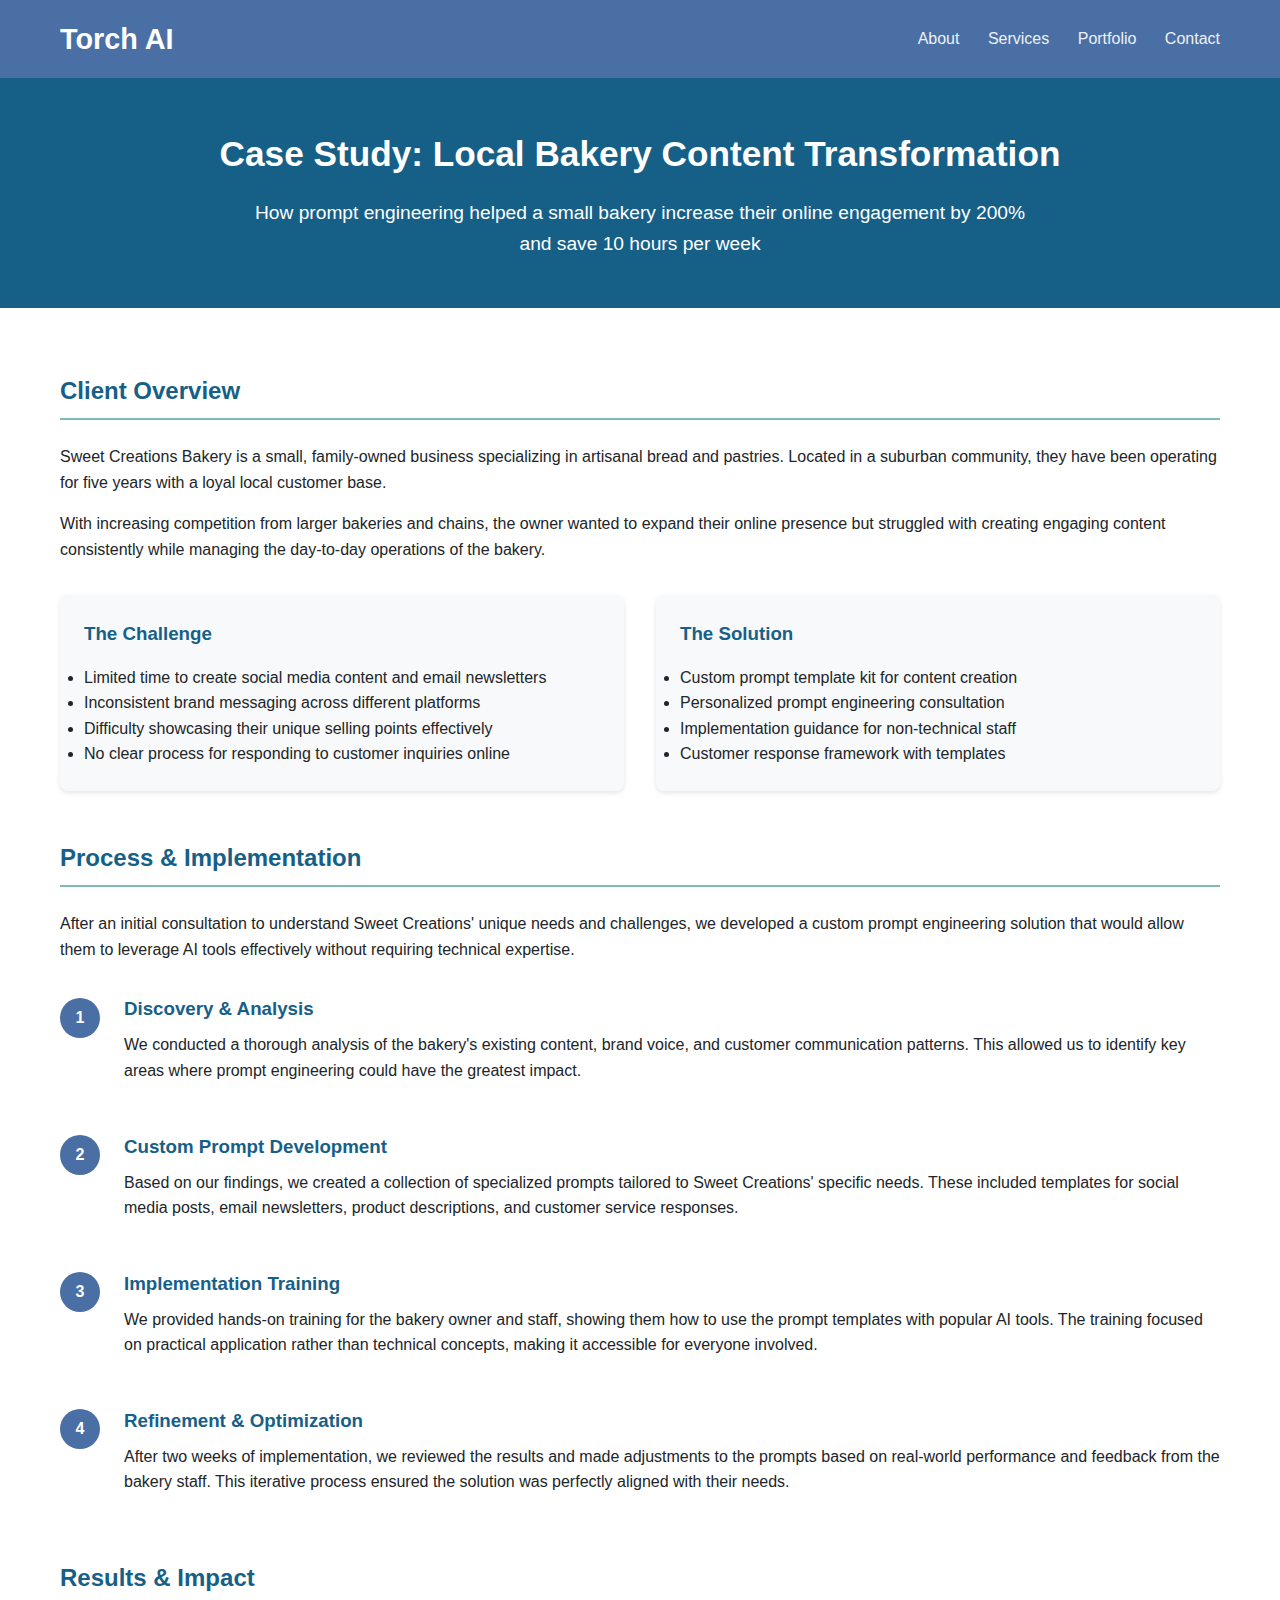
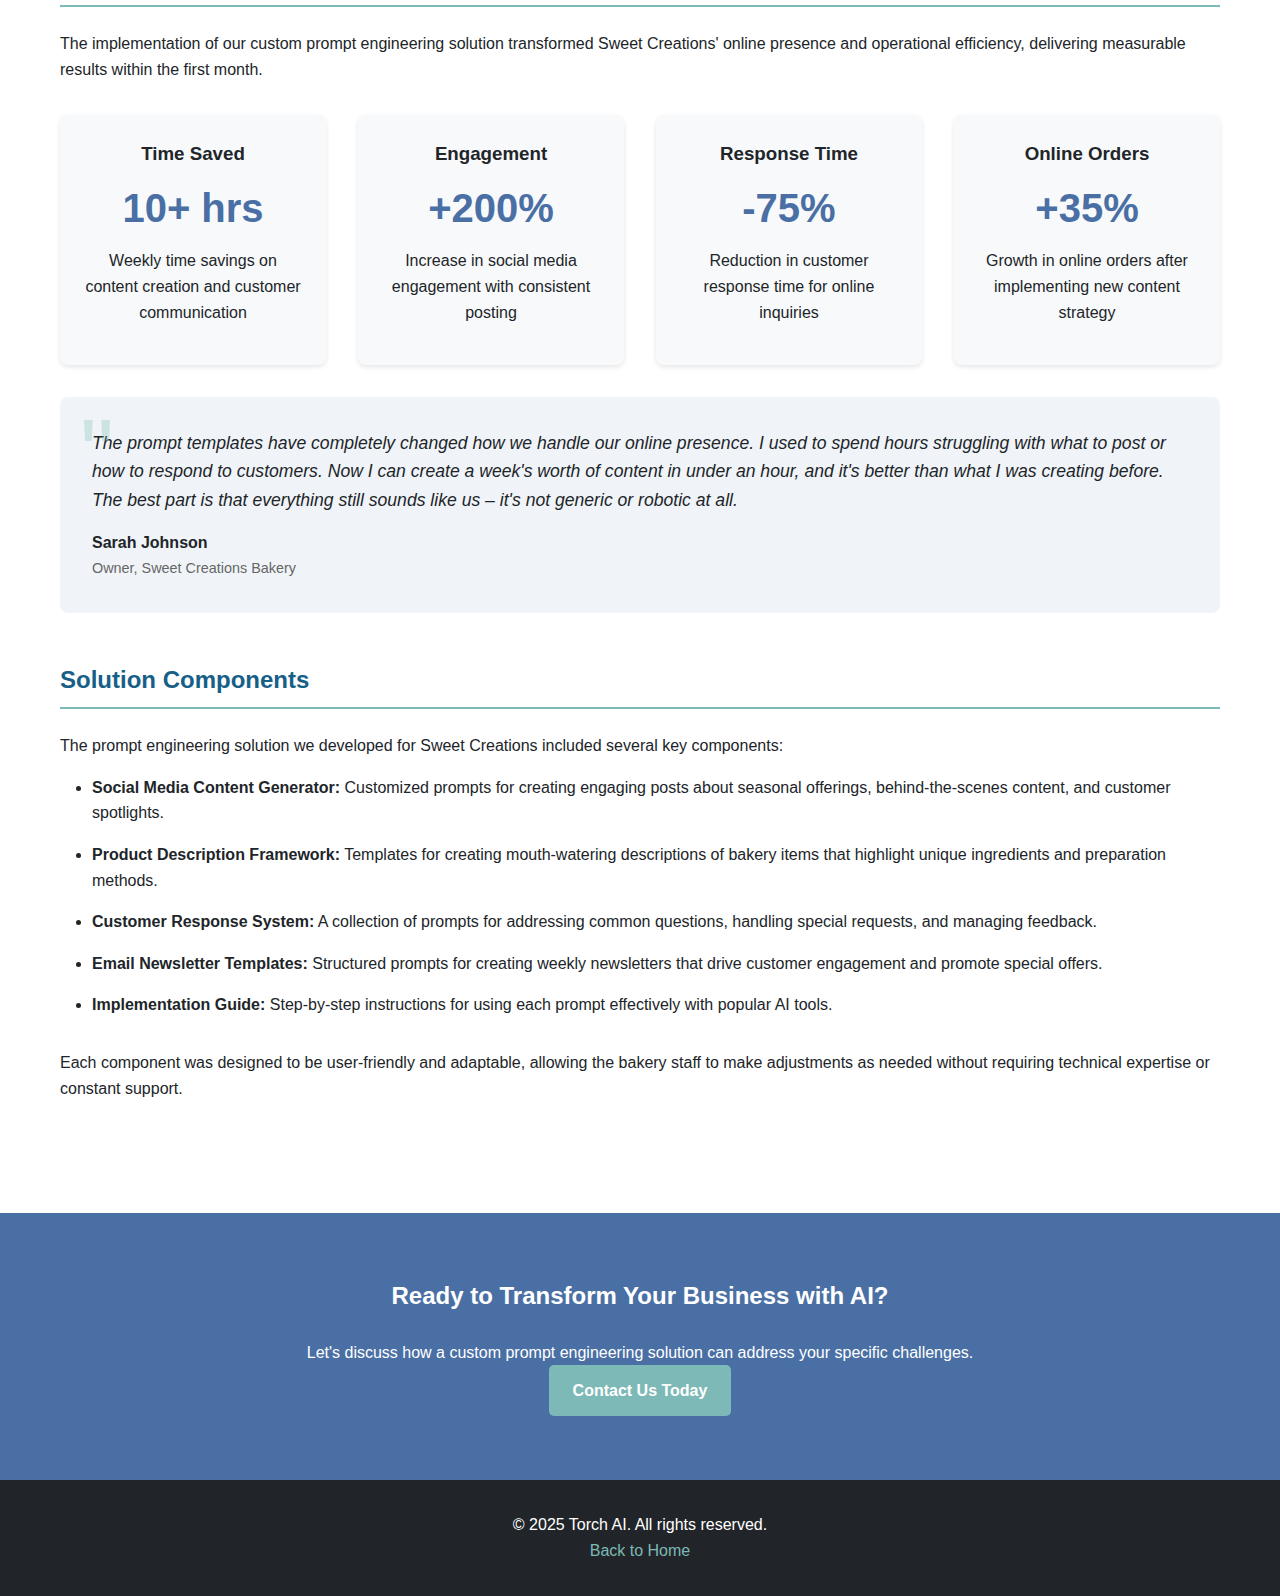
==== case-study.html @ fca907be "Add case study page and link from homepage" ====
<!DOCTYPE html>
<html lang="en">
<head>
    <meta charset="UTF-8">
    <meta name="viewport" content="width=device-width, initial-scale=1.0">
    <title>Case Study - Torch AI</title>
    <style>
        /* Base styles */
        :root {
            --primary-color: #4a6fa5;
            --secondary-color: #166088;
            --accent-color: #7db9b6;
            --light-color: #f8f9fa;
            --dark-color: #212529;
        }
        
        * {
            margin: 0;
            padding: 0;
            box-sizing: border-box;
        }
        
        body {
            font-family: 'Segoe UI', Tahoma, Geneva, Verdana, sans-serif;
            line-height: 1.6;
            color: var(--dark-color);
            background-color: var(--light-color);
        }
        
        .container {
            width: 100%;
            max-width: 1200px;
            margin: 0 auto;
            padding: 0 20px;
        }
        
        /* Header styles */
        header {
            background-color: var(--primary-color);
            color: white;
            padding: 1rem 0;
        }
        
        .navbar {
            display: flex;
            justify-content: space-between;
            align-items: center;
        }
        
        .logo {
            font-size: 1.8rem;
            font-weight: bold;
            text-decoration: none;
            color: white;
        }
        
        .nav-links a {
            color: white;
            text-decoration: none;
            margin-left: 1.5rem;
            opacity: 0.9;
            transition: opacity 0.3s;
        }
        
        .nav-links a:hover {
            opacity: 1;
        }
        
        /* Case study styles */
        .case-study-header {
            background-color: var(--secondary-color);
            color: white;
            padding: 3rem 0;
            text-align: center;
        }
        
        .case-study-header h1 {
            font-size: 2.2rem;
            margin-bottom: 1rem;
        }
        
        .case-study-header p {
            font-size: 1.2rem;
            max-width: 800px;
            margin: 0 auto;
        }
        
        .case-study-content {
            padding: 4rem 0;
            background-color: white;
        }
        
        .section {
            margin-bottom: 3rem;
        }
        
        .section h2 {
            color: var(--secondary-color);
            margin-bottom: 1.5rem;
            border-bottom: 2px solid var(--accent-color);
            padding-bottom: 0.5rem;
        }
        
        .section p {
            margin-bottom: 1rem;
        }
        
        .challenge-solution {
            display: flex;
            flex-wrap: wrap;
            gap: 2rem;
            margin-top: 2rem;
        }
        
        .challenge, .solution {
            flex: 1;
            min-width: 300px;
            background-color: #f8f9fa;
            padding: 1.5rem;
            border-radius: 8px;
            box-shadow: 0 2px 5px rgba(0,0,0,0.1);
        }
        
        .challenge h3, .solution h3 {
            color: var(--secondary-color);
            margin-bottom: 1rem;
        }
        
        .metrics {
            display: grid;
            grid-template-columns: repeat(auto-fit, minmax(200px, 1fr));
            gap: 2rem;
            margin-top: 2rem;
        }
        
        .metric-card {
            background-color: #f8f9fa;
            padding: 1.5rem;
            border-radius: 8px;
            text-align: center;
            box-shadow: 0 2px 5px rgba(0,0,0,0.1);
        }
        
        .metric-value {
            font-size: 2.5rem;
            font-weight: bold;
            color: var(--primary-color);
            margin: 0.5rem 0;
        }
        
        .testimonial {
            background-color: #f0f4f8;
            padding: 2rem;
            border-radius: 8px;
            margin-top: 2rem;
            position: relative;
        }
        
        .testimonial::before {
            content: '"';
            font-size: 6rem;
            position: absolute;
            top: -20px;
            left: 20px;
            color: var(--accent-color);
            opacity: 0.3;
        }
        
        .testimonial-content {
            font-style: italic;
            margin-bottom: 1rem;
            font-size: 1.1rem;
        }
        
        .testimonial-author {
            font-weight: bold;
            display: block;
        }
        
        .client-info {
            font-size: 0.9rem;
            color: #666;
        }
        
        .process-steps {
            margin-top: 2rem;
        }
        
        .step {
            display: flex;
            margin-bottom: 2rem;
            align-items: flex-start;
        }
        
        .step-number {
            background-color: var(--primary-color);
            color: white;
            width: 40px;
            height: 40px;
            border-radius: 50%;
            display: flex;
            align-items: center;
            justify-content: center;
            font-weight: bold;
            flex-shrink: 0;
            margin-right: 1.5rem;
            margin-top: 0.2rem;
        }
        
        .step-content h3 {
            color: var(--secondary-color);
            margin-bottom: 0.5rem;
        }
        
        /* CTA section */
        .cta {
            background-color: var(--primary-color);
            color: white;
            text-align: center;
            padding: 4rem 0;
        }
        
        .cta h2 {
            margin-bottom: 1.5rem;
        }
        
        .btn {
            display: inline-block;
            background-color: var(--accent-color);
            color: white;
            padding: 0.8rem 1.5rem;
            border-radius: 5px;
            text-decoration: none;
            font-weight: bold;
            transition: background-color 0.3s ease;
        }
        
        .btn:hover {
            background-color: #6ca7a4;
        }
        
        /* Footer */
        footer {
            background-color: var(--dark-color);
            color: white;
            text-align: center;
            padding: 2rem 0;
        }
        
        footer a {
            color: var(--accent-color);
            text-decoration: none;
        }
        
        /* Responsive adjustments */
        @media (max-width: 768px) {
            .challenge-solution {
                flex-direction: column;
            }
            
            .step {
                flex-direction: column;
            }
            
            .step-number {
                margin-bottom: 1rem;
                margin-right: 0;
            }
        }
    </style>
</head>
<body>
    <!-- Header Section -->
    <header>
        <div class="container">
            <div class="navbar">
                <a href="index.html" class="logo">Torch AI</a>
                <div class="nav-links">
                    <a href="index.html#about">About</a>
                    <a href="index.html#services">Services</a>
                    <a href="index.html#portfolio">Portfolio</a>
                    <a href="index.html#contact">Contact</a>
                </div>
            </div>
        </div>
    </header>
    
    <!-- Case Study Header -->
    <section class="case-study-header">
        <div class="container">
            <h1>Case Study: Local Bakery Content Transformation</h1>
            <p>How prompt engineering helped a small bakery increase their online engagement by 200% and save 10 hours per week</p>
        </div>
    </section>
    
    <!-- Case Study Content -->
    <section class="case-study-content">
        <div class="container">
            <div class="section">
                <h2>Client Overview</h2>
                <p>Sweet Creations Bakery is a small, family-owned business specializing in artisanal bread and pastries. Located in a suburban community, they have been operating for five years with a loyal local customer base.</p>
                <p>With increasing competition from larger bakeries and chains, the owner wanted to expand their online presence but struggled with creating engaging content consistently while managing the day-to-day operations of the bakery.</p>
                
                <div class="challenge-solution">
                    <div class="challenge">
                        <h3>The Challenge</h3>
                        <ul>
                            <li>Limited time to create social media content and email newsletters</li>
                            <li>Inconsistent brand messaging across different platforms</li>
                            <li>Difficulty showcasing their unique selling points effectively</li>
                            <li>No clear process for responding to customer inquiries online</li>
                        </ul>
                    </div>
                    
                    <div class="solution">
                        <h3>The Solution</h3>
                        <ul>
                            <li>Custom prompt template kit for content creation</li>
                            <li>Personalized prompt engineering consultation</li>
                            <li>Implementation guidance for non-technical staff</li>
                            <li>Customer response framework with templates</li>
                        </ul>
                    </div>
                </div>
            </div>
            
            <div class="section">
                <h2>Process & Implementation</h2>
                <p>After an initial consultation to understand Sweet Creations' unique needs and challenges, we developed a custom prompt engineering solution that would allow them to leverage AI tools effectively without requiring technical expertise.</p>
                
                <div class="process-steps">
                    <div class="step">
                        <div class="step-number">1</div>
                        <div class="step-content">
                            <h3>Discovery & Analysis</h3>
                            <p>We conducted a thorough analysis of the bakery's existing content, brand voice, and customer communication patterns. This allowed us to identify key areas where prompt engineering could have the greatest impact.</p>
                        </div>
                    </div>
                    
                    <div class="step">
                        <div class="step-number">2</div>
                        <div class="step-content">
                            <h3>Custom Prompt Development</h3>
                            <p>Based on our findings, we created a collection of specialized prompts tailored to Sweet Creations' specific needs. These included templates for social media posts, email newsletters, product descriptions, and customer service responses.</p>
                        </div>
                    </div>
                    
                    <div class="step">
                        <div class="step-number">3</div>
                        <div class="step-content">
                            <h3>Implementation Training</h3>
                            <p>We provided hands-on training for the bakery owner and staff, showing them how to use the prompt templates with popular AI tools. The training focused on practical application rather than technical concepts, making it accessible for everyone involved.</p>
                        </div>
                    </div>
                    
                    <div class="step">
                        <div class="step-number">4</div>
                        <div class="step-content">
                            <h3>Refinement & Optimization</h3>
                            <p>After two weeks of implementation, we reviewed the results and made adjustments to the prompts based on real-world performance and feedback from the bakery staff. This iterative process ensured the solution was perfectly aligned with their needs.</p>
                        </div>
                    </div>
                </div>
            </div>
            
            <div class="section">
                <h2>Results & Impact</h2>
                <p>The implementation of our custom prompt engineering solution transformed Sweet Creations' online presence and operational efficiency, delivering measurable results within the first month.</p>
                
                <div class="metrics">
                    <div class="metric-card">
                        <h3>Time Saved</h3>
                        <div class="metric-value">10+ hrs</div>
                        <p>Weekly time savings on content creation and customer communication</p>
                    </div>
                    
                    <div class="metric-card">
                        <h3>Engagement</h3>
                        <div class="metric-value">+200%</div>
                        <p>Increase in social media engagement with consistent posting</p>
                    </div>
                    
                    <div class="metric-card">
                        <h3>Response Time</h3>
                        <div class="metric-value">-75%</div>
                        <p>Reduction in customer response time for online inquiries</p>
                    </div>
                    
                    <div class="metric-card">
                        <h3>Online Orders</h3>
                        <div class="metric-value">+35%</div>
                        <p>Growth in online orders after implementing new content strategy</p>
                    </div>
                </div>
                
                <div class="testimonial">
                    <p class="testimonial-content">The prompt templates have completely changed how we handle our online presence. I used to spend hours struggling with what to post or how to respond to customers. Now I can create a week's worth of content in under an hour, and it's better than what I was creating before. The best part is that everything still sounds like us – it's not generic or robotic at all.</p>
                    <span class="testimonial-author">Sarah Johnson</span>
                    <span class="client-info">Owner, Sweet Creations Bakery</span>
                </div>
            </div>
            
            <div class="section">
                <h2>Solution Components</h2>
                <p>The prompt engineering solution we developed for Sweet Creations included several key components:</p>
                
                <ul style="margin-left: 2rem; margin-bottom: 2rem;">
                    <li style="margin-bottom: 1rem;">
                        <strong>Social Media Content Generator:</strong> Customized prompts for creating engaging posts about seasonal offerings, behind-the-scenes content, and customer spotlights.
                    </li>
                    <li style="margin-bottom: 1rem;">
                        <strong>Product Description Framework:</strong> Templates for creating mouth-watering descriptions of bakery items that highlight unique ingredients and preparation methods.
                    </li>
                    <li style="margin-bottom: 1rem;">
                        <strong>Customer Response System:</strong> A collection of prompts for addressing common questions, handling special requests, and managing feedback.
                    </li>
                    <li style="margin-bottom: 1rem;">
                        <strong>Email Newsletter Templates:</strong> Structured prompts for creating weekly newsletters that drive customer engagement and promote special offers.
                    </li>
                    <li style="margin-bottom: 1rem;">
                        <strong>Implementation Guide:</strong> Step-by-step instructions for using each prompt effectively with popular AI tools.
                    </li>
                </ul>
                
                <p>Each component was designed to be user-friendly and adaptable, allowing the bakery staff to make adjustments as needed without requiring technical expertise or constant support.</p>
            </div>
        </div>
    </section>
    
    <!-- CTA Section -->
    <section class="cta">
        <div class="container">
            <h2>Ready to Transform Your Business with AI?</h2>
            <p>Let's discuss how a custom prompt engineering solution can address your specific challenges.</p>
            <a href="index.html#contact" class="btn">Contact Us Today</a>
        </div>
    </section>
    
    <!-- Footer -->
    <footer>
        <div class="container">
            <p>&copy; 2025 Torch AI. All rights reserved.</p>
            <p><a href="index.html">Back to Home</a></p>
        </div>
    </footer>
</body>
</html>
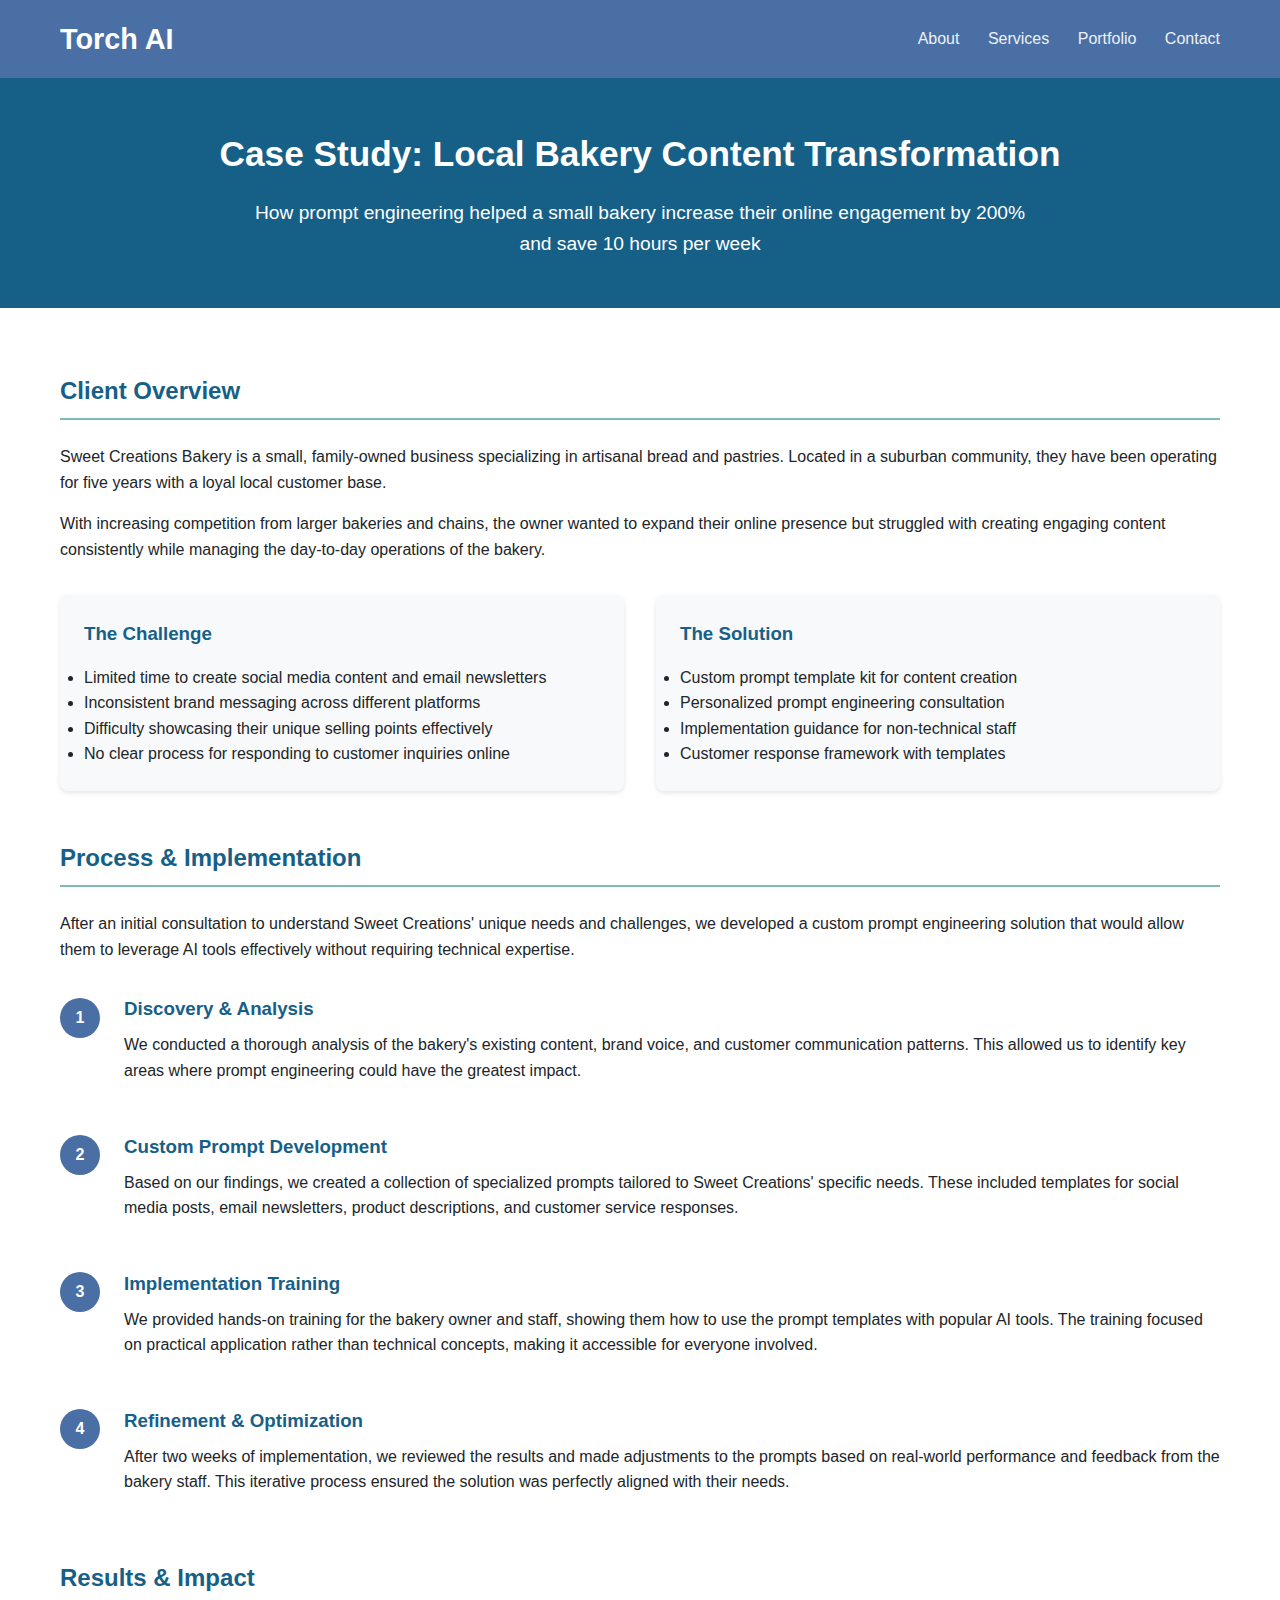
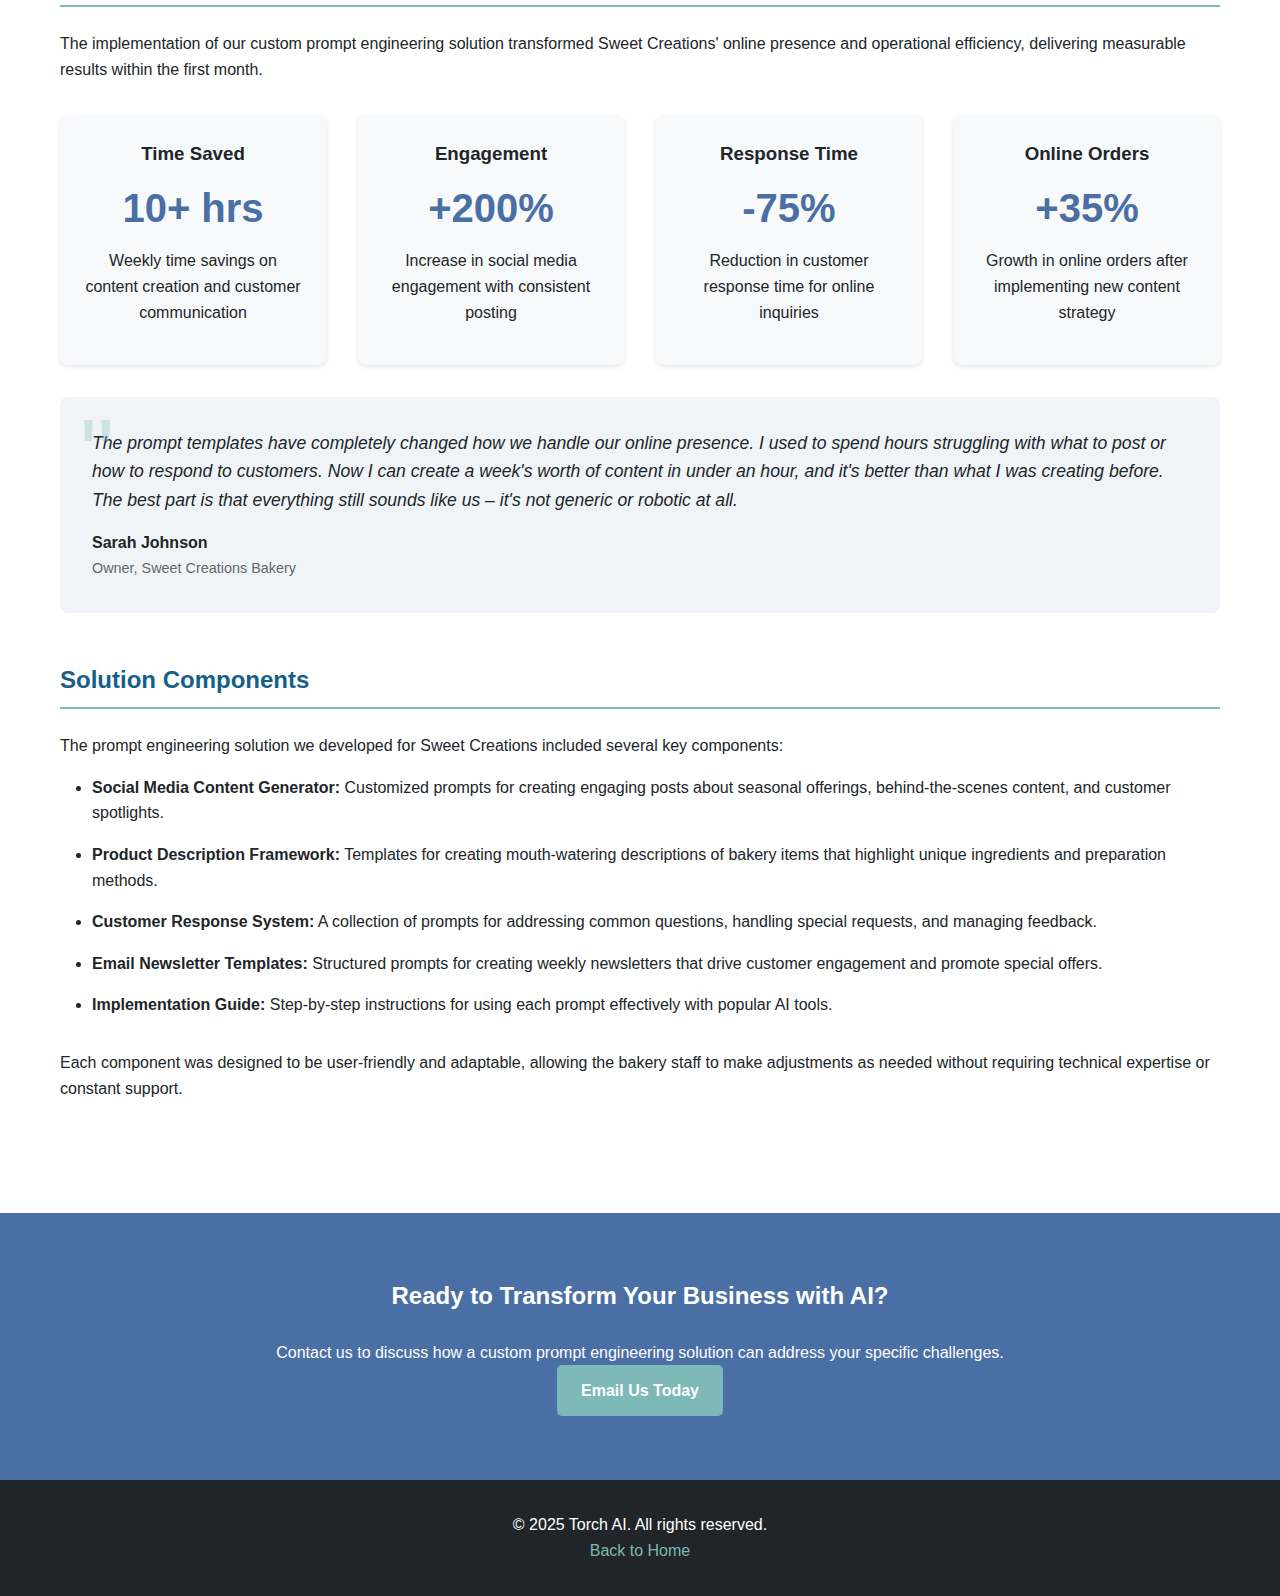
==== commit f09aedf9: "Update contact information to use email only and update email address" ====
--- a/case-study.html
+++ b/case-study.html
@@ -431,8 +431,8 @@
     <section class="cta">
         <div class="container">
             <h2>Ready to Transform Your Business with AI?</h2>
-            <p>Let's discuss how a custom prompt engineering solution can address your specific challenges.</p>
-            <a href="index.html#contact" class="btn">Contact Us Today</a>
+            <p>Contact us to discuss how a custom prompt engineering solution can address your specific challenges.</p>
+            <a href="mailto:torchpromptsai@proton.me" class="btn">Email Us Today</a>
         </div>
     </section>
     
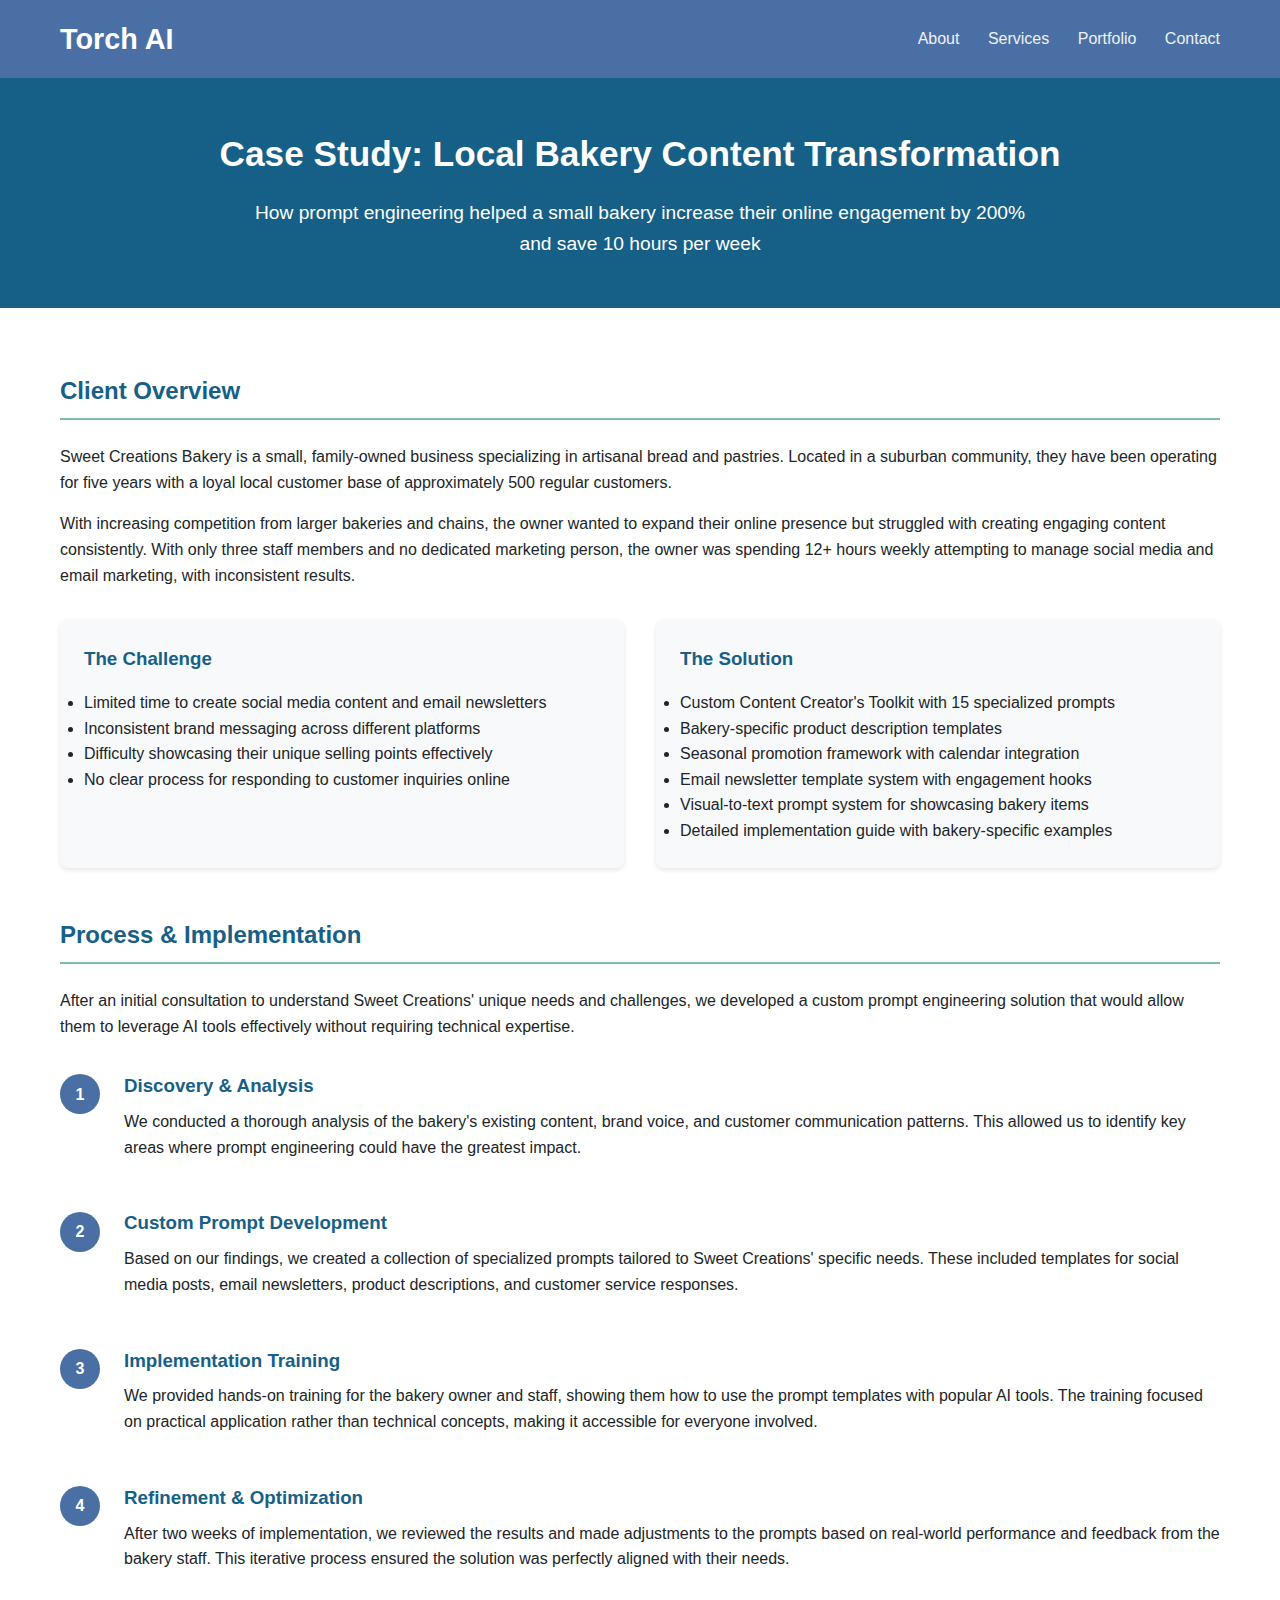
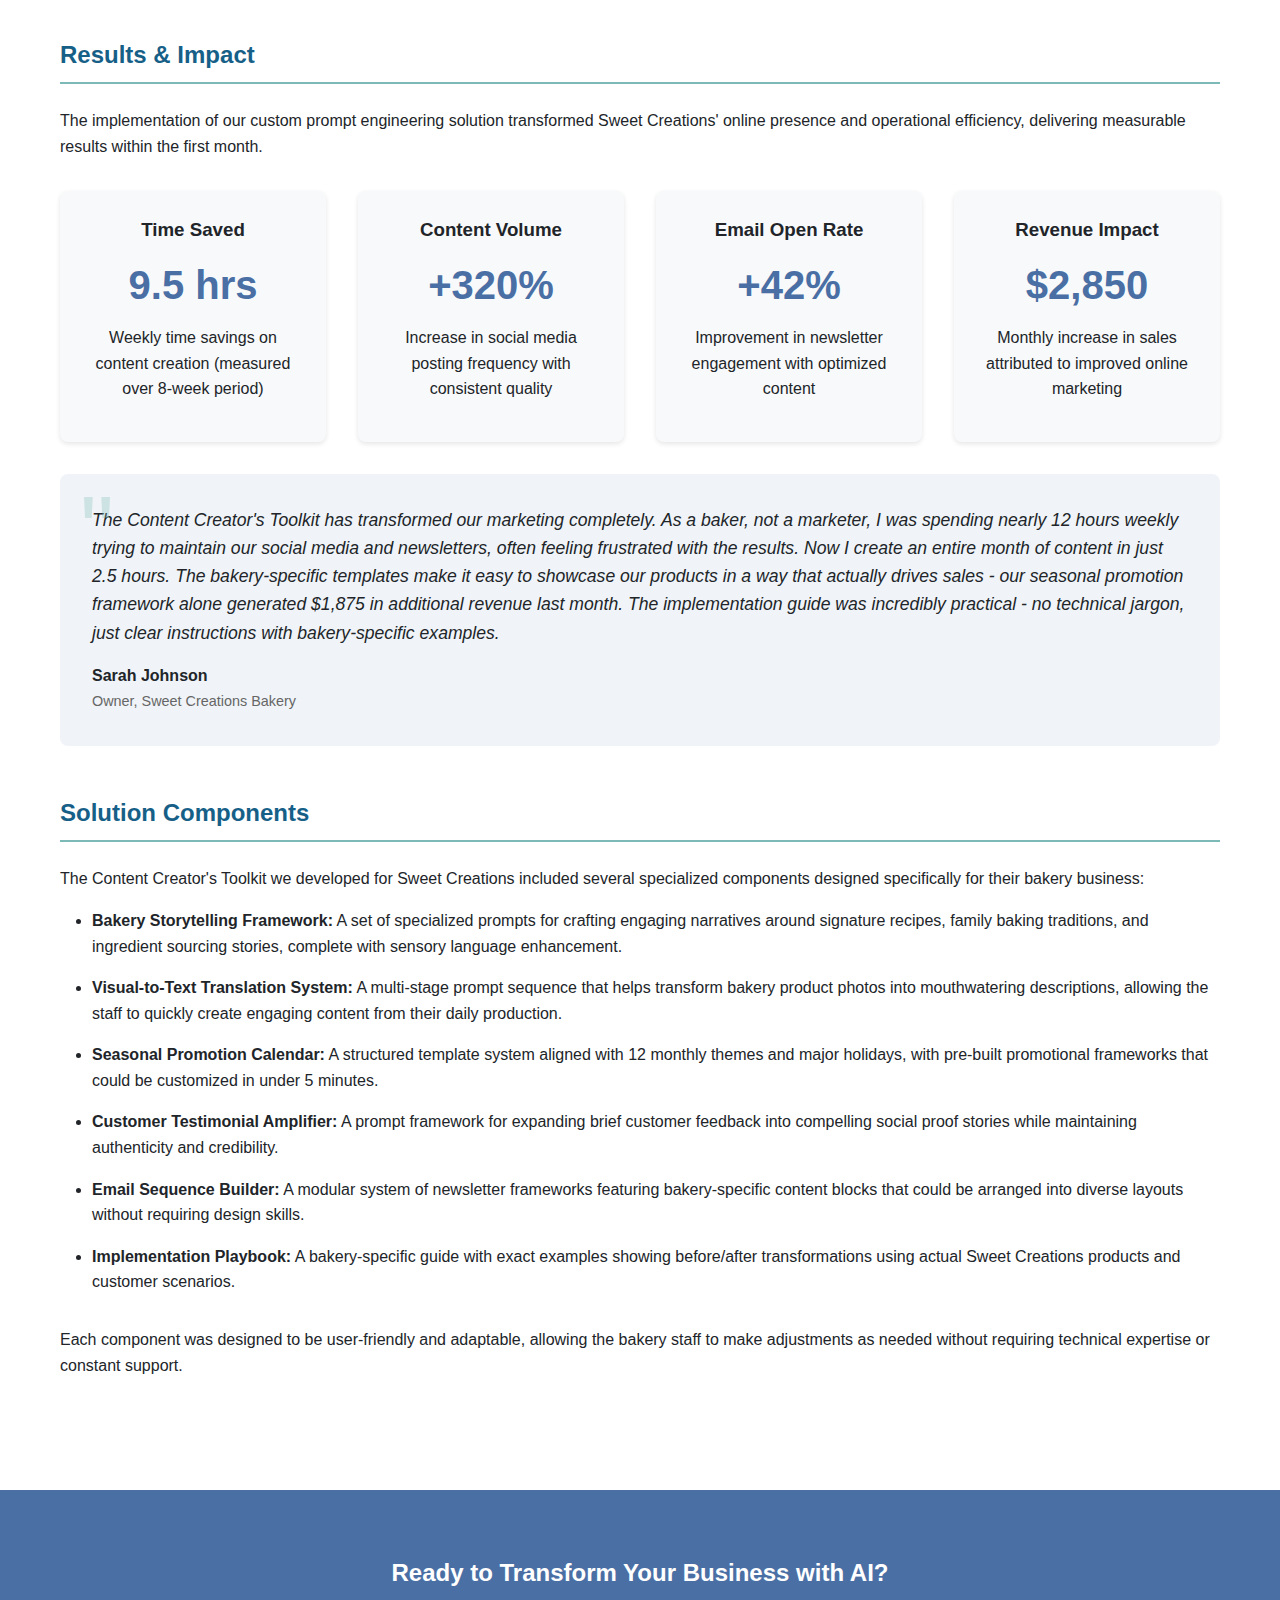
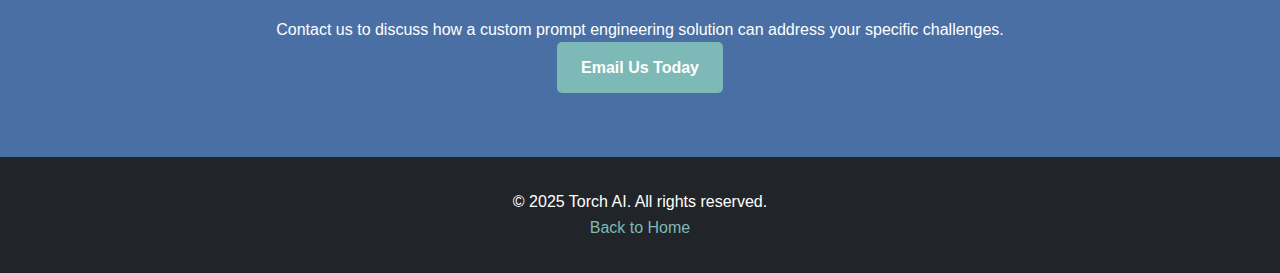
==== commit 4a2096a0: "Update website content to reflect specific services, methodology, and portfolio" ====
--- a/case-study.html
+++ b/case-study.html
@@ -298,8 +298,8 @@
         <div class="container">
             <div class="section">
                 <h2>Client Overview</h2>
-                <p>Sweet Creations Bakery is a small, family-owned business specializing in artisanal bread and pastries. Located in a suburban community, they have been operating for five years with a loyal local customer base.</p>
-                <p>With increasing competition from larger bakeries and chains, the owner wanted to expand their online presence but struggled with creating engaging content consistently while managing the day-to-day operations of the bakery.</p>
+                <p>Sweet Creations Bakery is a small, family-owned business specializing in artisanal bread and pastries. Located in a suburban community, they have been operating for five years with a loyal local customer base of approximately 500 regular customers.</p>
+                <p>With increasing competition from larger bakeries and chains, the owner wanted to expand their online presence but struggled with creating engaging content consistently. With only three staff members and no dedicated marketing person, the owner was spending 12+ hours weekly attempting to manage social media and email marketing, with inconsistent results.</p>
                 
                 <div class="challenge-solution">
                     <div class="challenge">
@@ -315,10 +315,12 @@
                     <div class="solution">
                         <h3>The Solution</h3>
                         <ul>
-                            <li>Custom prompt template kit for content creation</li>
-                            <li>Personalized prompt engineering consultation</li>
-                            <li>Implementation guidance for non-technical staff</li>
-                            <li>Customer response framework with templates</li>
+                            <li>Custom Content Creator's Toolkit with 15 specialized prompts</li>
+                            <li>Bakery-specific product description templates</li>
+                            <li>Seasonal promotion framework with calendar integration</li>
+                            <li>Email newsletter template system with engagement hooks</li>
+                            <li>Visual-to-text prompt system for showcasing bakery items</li>
+                            <li>Detailed implementation guide with bakery-specific examples</li>
                         </ul>
                     </div>
                 </div>
@@ -370,31 +372,31 @@
                 <div class="metrics">
                     <div class="metric-card">
                         <h3>Time Saved</h3>
-                        <div class="metric-value">10+ hrs</div>
-                        <p>Weekly time savings on content creation and customer communication</p>
+                        <div class="metric-value">9.5 hrs</div>
+                        <p>Weekly time savings on content creation (measured over 8-week period)</p>
                     </div>
                     
                     <div class="metric-card">
-                        <h3>Engagement</h3>
-                        <div class="metric-value">+200%</div>
-                        <p>Increase in social media engagement with consistent posting</p>
+                        <h3>Content Volume</h3>
+                        <div class="metric-value">+320%</div>
+                        <p>Increase in social media posting frequency with consistent quality</p>
                     </div>
                     
                     <div class="metric-card">
-                        <h3>Response Time</h3>
-                        <div class="metric-value">-75%</div>
-                        <p>Reduction in customer response time for online inquiries</p>
+                        <h3>Email Open Rate</h3>
+                        <div class="metric-value">+42%</div>
+                        <p>Improvement in newsletter engagement with optimized content</p>
                     </div>
                     
                     <div class="metric-card">
-                        <h3>Online Orders</h3>
-                        <div class="metric-value">+35%</div>
-                        <p>Growth in online orders after implementing new content strategy</p>
+                        <h3>Revenue Impact</h3>
+                        <div class="metric-value">$2,850</div>
+                        <p>Monthly increase in sales attributed to improved online marketing</p>
                     </div>
                 </div>
                 
                 <div class="testimonial">
-                    <p class="testimonial-content">The prompt templates have completely changed how we handle our online presence. I used to spend hours struggling with what to post or how to respond to customers. Now I can create a week's worth of content in under an hour, and it's better than what I was creating before. The best part is that everything still sounds like us – it's not generic or robotic at all.</p>
+                    <p class="testimonial-content">The Content Creator's Toolkit has transformed our marketing completely. As a baker, not a marketer, I was spending nearly 12 hours weekly trying to maintain our social media and newsletters, often feeling frustrated with the results. Now I create an entire month of content in just 2.5 hours. The bakery-specific templates make it easy to showcase our products in a way that actually drives sales - our seasonal promotion framework alone generated $1,875 in additional revenue last month. The implementation guide was incredibly practical - no technical jargon, just clear instructions with bakery-specific examples.</p>
                     <span class="testimonial-author">Sarah Johnson</span>
                     <span class="client-info">Owner, Sweet Creations Bakery</span>
                 </div>
@@ -402,23 +404,26 @@
             
             <div class="section">
                 <h2>Solution Components</h2>
-                <p>The prompt engineering solution we developed for Sweet Creations included several key components:</p>
+                <p>The Content Creator's Toolkit we developed for Sweet Creations included several specialized components designed specifically for their bakery business:</p>
                 
                 <ul style="margin-left: 2rem; margin-bottom: 2rem;">
                     <li style="margin-bottom: 1rem;">
-                        <strong>Social Media Content Generator:</strong> Customized prompts for creating engaging posts about seasonal offerings, behind-the-scenes content, and customer spotlights.
-                    </li>
-                    <li style="margin-bottom: 1rem;">
-                        <strong>Product Description Framework:</strong> Templates for creating mouth-watering descriptions of bakery items that highlight unique ingredients and preparation methods.
-                    </li>
-                    <li style="margin-bottom: 1rem;">
-                        <strong>Customer Response System:</strong> A collection of prompts for addressing common questions, handling special requests, and managing feedback.
-                    </li>
-                    <li style="margin-bottom: 1rem;">
-                        <strong>Email Newsletter Templates:</strong> Structured prompts for creating weekly newsletters that drive customer engagement and promote special offers.
-                    </li>
-                    <li style="margin-bottom: 1rem;">
-                        <strong>Implementation Guide:</strong> Step-by-step instructions for using each prompt effectively with popular AI tools.
+                        <strong>Bakery Storytelling Framework:</strong> A set of specialized prompts for crafting engaging narratives around signature recipes, family baking traditions, and ingredient sourcing stories, complete with sensory language enhancement.
+                    </li>
+                    <li style="margin-bottom: 1rem;">
+                        <strong>Visual-to-Text Translation System:</strong> A multi-stage prompt sequence that helps transform bakery product photos into mouthwatering descriptions, allowing the staff to quickly create engaging content from their daily production.
+                    </li>
+                    <li style="margin-bottom: 1rem;">
+                        <strong>Seasonal Promotion Calendar:</strong> A structured template system aligned with 12 monthly themes and major holidays, with pre-built promotional frameworks that could be customized in under 5 minutes.
+                    </li>
+                    <li style="margin-bottom: 1rem;">
+                        <strong>Customer Testimonial Amplifier:</strong> A prompt framework for expanding brief customer feedback into compelling social proof stories while maintaining authenticity and credibility.
+                    </li>
+                    <li style="margin-bottom: 1rem;">
+                        <strong>Email Sequence Builder:</strong> A modular system of newsletter frameworks featuring bakery-specific content blocks that could be arranged into diverse layouts without requiring design skills.
+                    </li>
+                    <li style="margin-bottom: 1rem;">
+                        <strong>Implementation Playbook:</strong> A bakery-specific guide with exact examples showing before/after transformations using actual Sweet Creations products and customer scenarios.
                     </li>
                 </ul>
                 
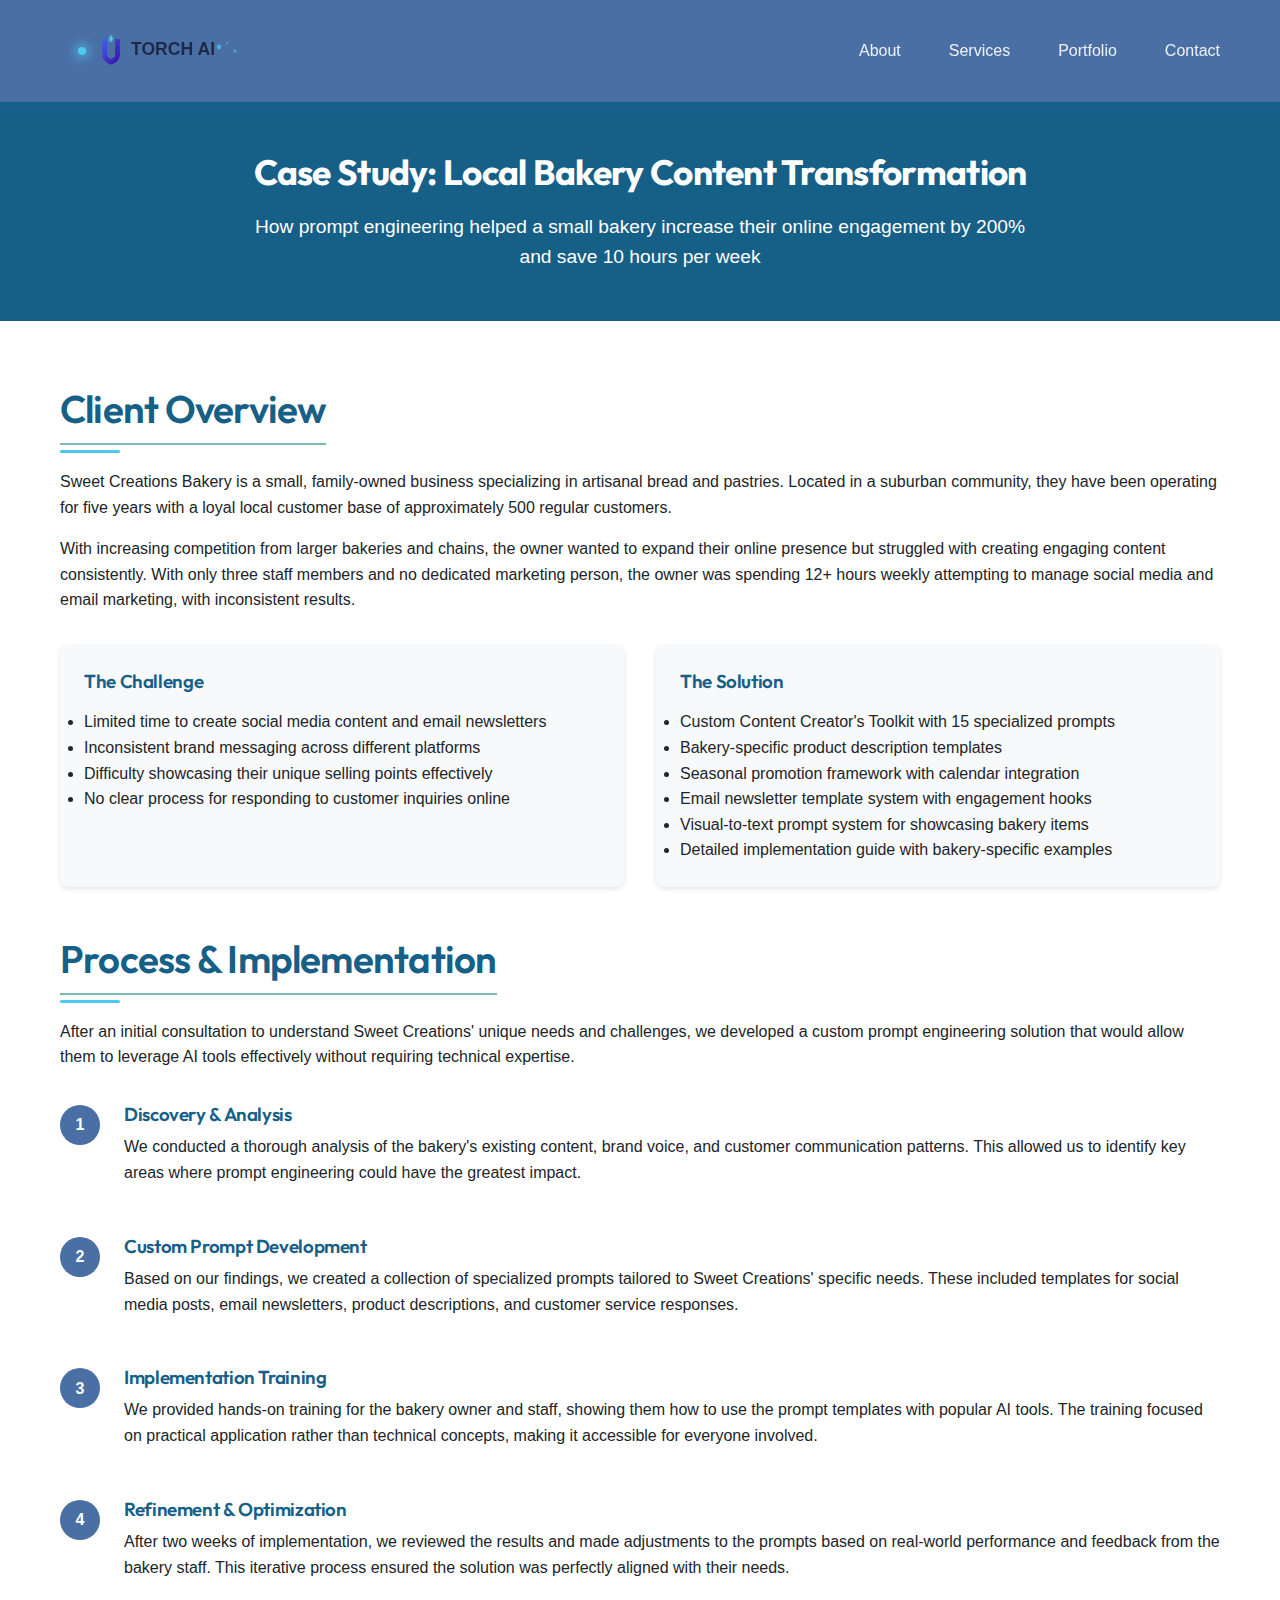
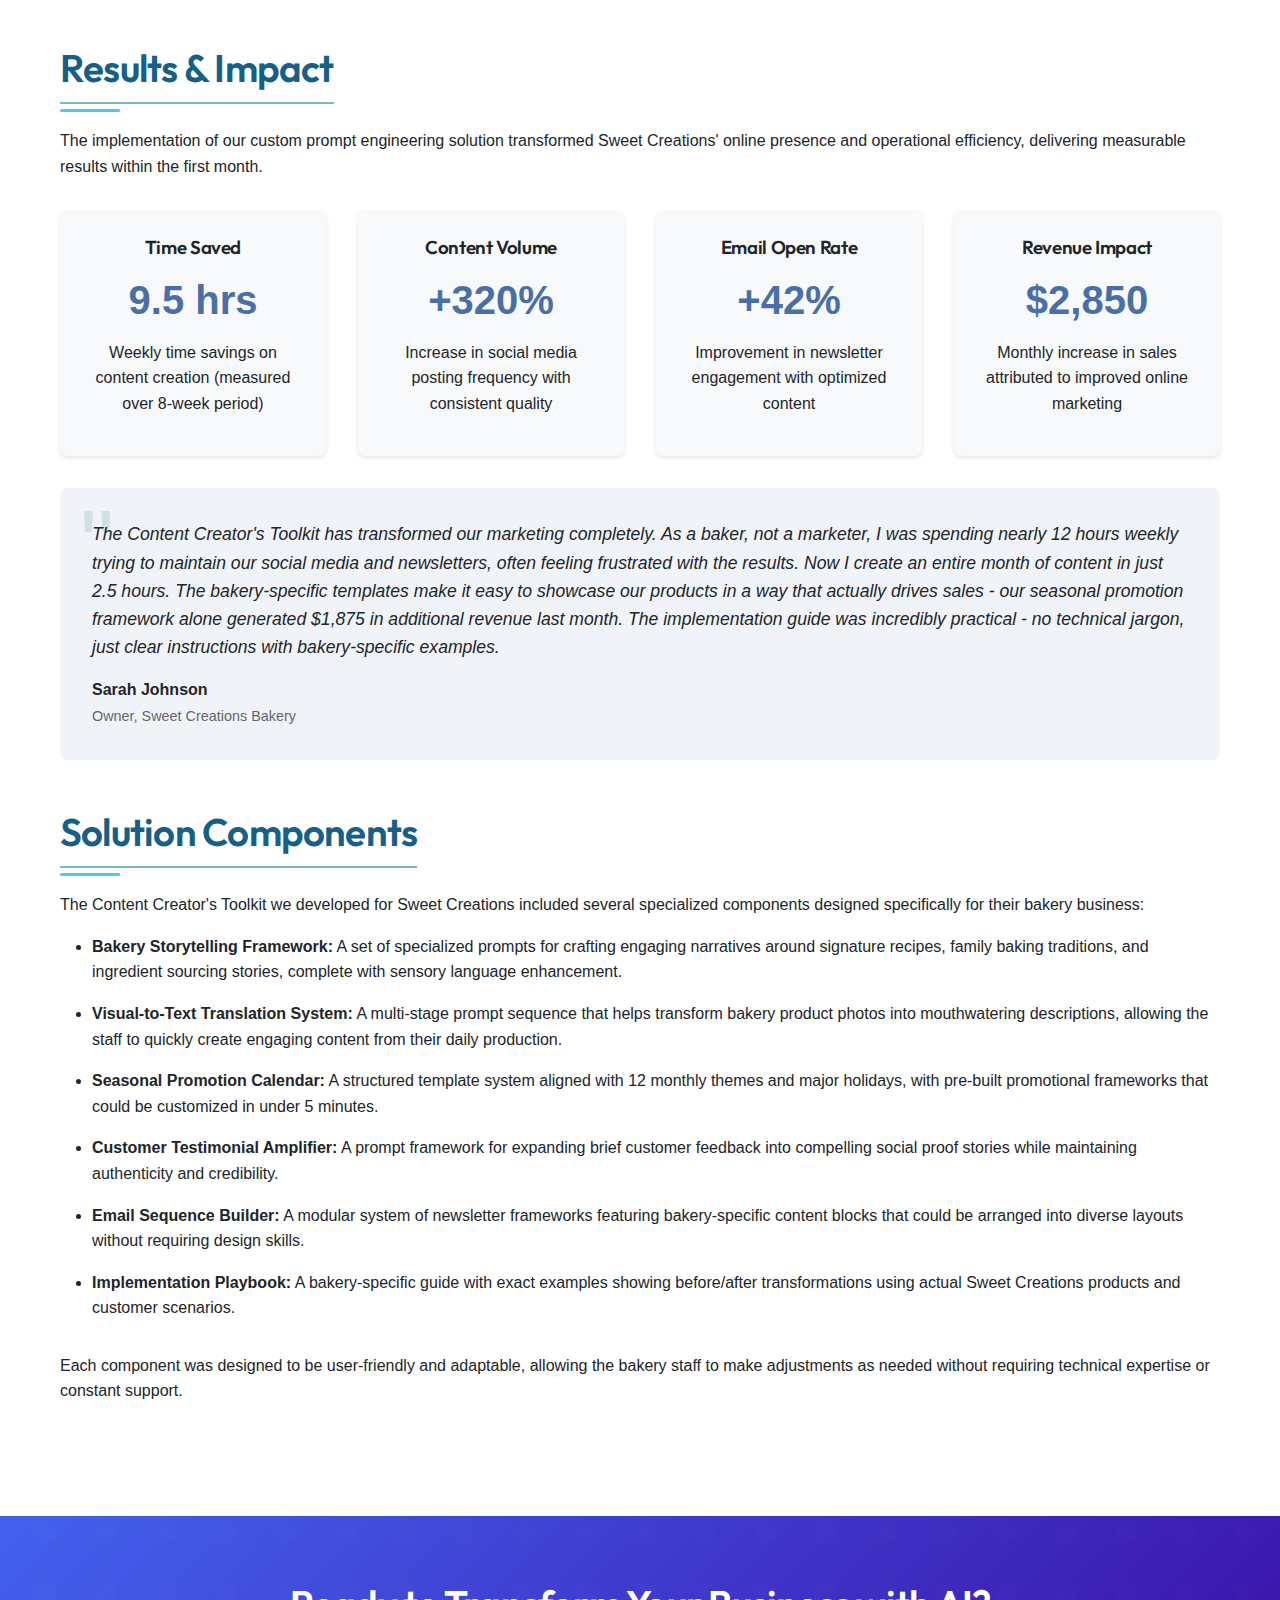
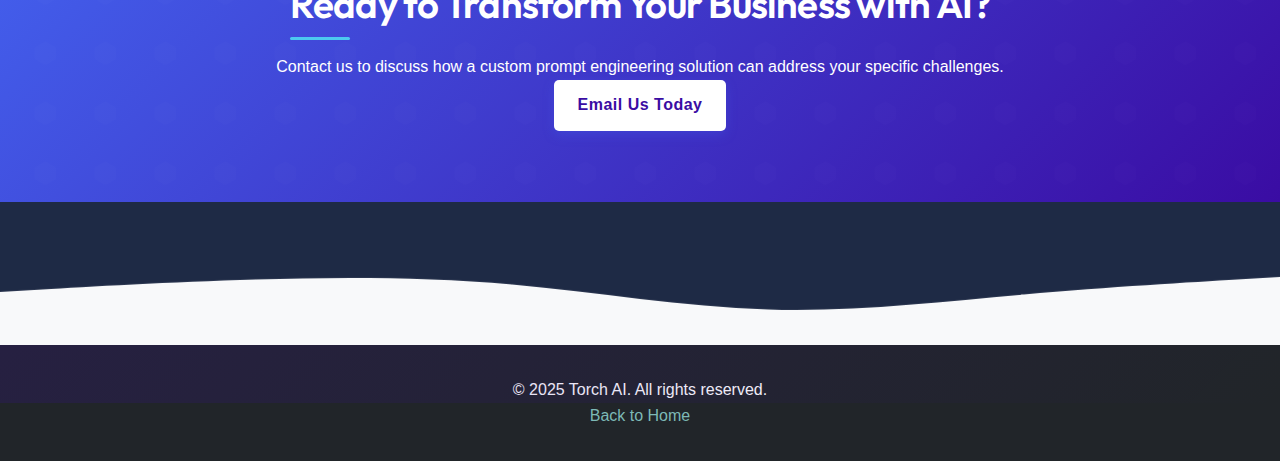
==== commit 918ccee2: "Comprehensive website aesthetic enhancement: added refined CSS, micro-interactions, SVG assets, and " ====
--- a/case-study.html
+++ b/case-study.html
@@ -4,6 +4,16 @@
     <meta charset="UTF-8">
     <meta name="viewport" content="width=device-width, initial-scale=1.0">
     <title>Case Study - Torch AI</title>
+    <link rel="icon" href="images/favicon.svg" type="image/svg+xml">
+    <link rel="stylesheet" href="css/main.css">
+    <link rel="stylesheet" href="css/additions.css">
+    <link rel="stylesheet" href="css/enhanced.css">
+    <link rel="stylesheet" href="css/refined.css">
+    <link rel="stylesheet" href="css/loader.css">
+    <link rel="stylesheet" href="https://cdnjs.cloudflare.com/ajax/libs/font-awesome/6.4.0/css/all.min.css">
+    <link rel="preconnect" href="https://fonts.googleapis.com">
+    <link rel="preconnect" href="https://fonts.gstatic.com" crossorigin>
+    <link href="https://fonts.googleapis.com/css2?family=Outfit:wght@300;400;500;600;700&family=Inter:wght@300;400;500;600;700&display=swap" rel="stylesheet">
     <style>
         /* Base styles */
         :root {
@@ -270,11 +280,26 @@
     </style>
 </head>
 <body>
+    <!-- Page Loader -->
+    <div class="page-loader">
+        <div class="loader-content">
+            <div class="loader-icon">
+                <div class="loader-circle"></div>
+                <div class="loader-circle"></div>
+                <div class="loader-circle"></div>
+            </div>
+            <div class="loader-text">
+                Loading <span class="loader-brand">Torch AI</span><span class="loader-dots"></span>
+            </div>
+        </div>
+    </div>
     <!-- Header Section -->
     <header>
         <div class="container">
             <div class="navbar">
-                <a href="index.html" class="logo">Torch AI</a>
+                <a href="index.html" class="logo" style="display: flex; align-items: center; text-decoration: none;">
+                    <img src="images/logo.svg" alt="Torch AI Logo" style="height: 40px;">
+                </a>
                 <div class="nav-links">
                     <a href="index.html#about">About</a>
                     <a href="index.html#services">Services</a>
@@ -441,6 +466,11 @@
         </div>
     </section>
     
+    <!-- Footer Wave -->
+    <div style="width: 100%; height: 150px; margin-bottom: -7px; overflow: hidden; line-height: 0; transform: rotate(180deg);">
+        <img src="images/footer-wave.svg" style="position: relative; display: block; width: 100%; height: 150px; transform: rotateY(180deg);">
+    </div>
+    
     <!-- Footer -->
     <footer>
         <div class="container">
@@ -448,5 +478,18 @@
             <p><a href="index.html">Back to Home</a></p>
         </div>
     </footer>
+
+    <!-- Scripts -->
+    <script src="js/main.js"></script>
+    <script src="js/refined.js"></script>
+    <script>
+        // Page loader animation
+        window.addEventListener('load', function() {
+            const loader = document.querySelector('.page-loader');
+            setTimeout(function() {
+                loader.classList.add('fade-out');
+            }, 500);
+        });
+    </script>
 </body>
 </html>
--- a/css/main.css
+++ b/css/main.css
@@ -0,0 +1,392 @@
+/* Torch AI - Essential Styles */
+@import url('https://fonts.googleapis.com/css2?family=Outfit:wght@300;400;500;600;700&family=Inter:wght@300;400;500;600;700&display=swap');
+@import url('https://fonts.googleapis.com/css2?family=Outfit:wght@300;400;500;600;700&family=Inter:wght@300;400;500;600;700&display=swap');
+
+:root {
+  /* Modern AI-inspired color palette */
+  --primary: #4361ee;
+  --primary-dark: #3a0ca3;
+  --secondary: #7209b7;
+  --accent: #4cc9f0;
+  --accent-light: #80ffdb;
+  --light: #f8f9fa;
+  --dark: #1e2a45;
+  --bg: #f0f7ff;
+  
+  /* Gradients & Effects */
+  --primary-gradient: linear-gradient(135deg, #4361ee, #3a0ca3);
+  --accent-gradient: linear-gradient(135deg, #4cc9f0, #80ffdb);
+  --card-shadow: 0 10px 30px rgba(67, 97, 238, 0.1);
+  --hover-shadow: 0 15px 35px rgba(67, 97, 238, 0.2);
+}
+
+/* Base Styles */
+body {
+  font-family: 'Inter', sans-serif;
+  line-height: 1.6;
+  color: var(--dark);
+  background-color: var(--bg);
+  background-image: radial-gradient(circle at top right, rgba(76, 201, 240, 0.1), rgba(67, 97, 238, 0.05)), 
+                    radial-gradient(circle at bottom left, rgba(114, 9, 183, 0.05), transparent);
+  background-attachment: fixed;
+}
+
+h1, h2, h3, h4, h5, h6 {
+  font-family: 'Outfit', sans-serif;
+  font-weight: 600;
+  line-height: 1.3;
+}
+
+/* Header Styles */
+header {
+  background: rgba(255, 255, 255, 0.95);
+  backdrop-filter: blur(5px);
+  box-shadow: 0 5px 20px rgba(67, 97, 238, 0.1);
+  position: sticky;
+  top: 0;
+  z-index: 100;
+  padding: 1.2rem 0;
+}
+
+.logo {
+  font-family: 'Outfit', sans-serif;
+  font-weight: 700;
+  color: var(--primary-dark);
+  display: flex;
+  align-items: center;
+}
+
+.logo::before {
+  content: '';
+  display: inline-block;
+  width: 8px;
+  height: 8px;
+  background: var(--accent);
+  border-radius: 50%;
+  margin-right: 5px;
+  box-shadow: 0 0 10px var(--accent);
+  animation: pulse 2s infinite;
+}
+
+@keyframes pulse {
+  0% { opacity: 0.5; transform: scale(1); }
+  50% { opacity: 1; transform: scale(1.2); }
+  100% { opacity: 0.5; transform: scale(1); }
+}
+
+.nav-links a {
+  font-weight: 500;
+  color: var(--dark);
+  position: relative;
+  transition: all 0.3s ease;
+}
+
+.nav-links a:hover {
+  color: var(--primary);
+}
+
+.nav-links a::after {
+  content: '';
+  position: absolute;
+  bottom: -5px;
+  left: 0;
+  width: 0;
+  height: 2px;
+  background: var(--primary-gradient);
+  transition: all 0.3s ease;
+}
+
+.nav-links a:hover::after {
+  width: 100%;
+}
+
+/* Hero Section */
+.hero {
+  background: var(--primary-gradient);
+  position: relative;
+  overflow: hidden;
+  padding: 6rem 0;
+  color: white;
+}
+
+.hero::before {
+  content: '';
+  position: absolute;
+  top: -50%;
+  right: -50%;
+  bottom: -50%;
+  left: -50%;
+  background: url('data:image/svg+xml,<svg width="100" height="100" viewBox="0 0 100 100" xmlns="http://www.w3.org/2000/svg"><circle cx="50" cy="50" r="1.5" fill="rgba(255,255,255,0.2)"/></svg>');
+  animation: animatedBackground 100s linear infinite;
+  opacity: 0.3;
+}
+
+@keyframes animatedBackground {
+  from { transform: translateZ(0) rotate(0deg); }
+  to { transform: translateZ(0) rotate(360deg); }
+}
+
+.hero h1 {
+  font-size: 3.2rem;
+  margin-bottom: 1.5rem;
+  color: white;
+  text-shadow: 0 2px 4px rgba(0, 0, 0, 0.1);
+}
+
+.hero h1 span {
+  position: relative;
+  display: inline-block;
+}
+
+.hero h1 span::after {
+  content: '';
+  position: absolute;
+  width: 100%;
+  height: 10px;
+  background: var(--accent);
+  bottom: 5px;
+  left: 0;
+  z-index: -1;
+  opacity: 0.5;
+}
+
+.hero p {
+  font-size: 1.3rem;
+  max-width: 700px;
+  margin: 0 auto 2.5rem;
+  color: rgba(255, 255, 255, 0.9);
+}
+
+/* Buttons */
+.btn {
+  display: inline-block;
+  background: var(--primary-gradient);
+  color: white;
+  padding: 0.9rem 1.8rem;
+  border-radius: 50px;
+  font-weight: 600;
+  font-size: 1rem;
+  letter-spacing: 0.5px;
+  box-shadow: 0 4px 12px rgba(67, 97, 238, 0.3);
+  transition: all 0.3s ease;
+  position: relative;
+  overflow: hidden;
+  z-index: 1;
+}
+
+.btn:hover {
+  transform: translateY(-3px);
+  box-shadow: 0 8px 20px rgba(67, 97, 238, 0.4);
+  color: white;
+}
+
+.btn::after {
+  content: '';
+  position: absolute;
+  top: 0;
+  left: 0;
+  width: 100%;
+  height: 100%;
+  background: var(--accent-gradient);
+  z-index: -1;
+  transition: all 0.3s ease;
+  opacity: 0;
+}
+
+.btn:hover::after {
+  opacity: 0.2;
+}
+
+/* Container */
+.container {
+  width: 100%;
+  max-width: 1200px;
+  margin: 0 auto;
+  padding: 0 2rem;
+}
+
+/* Section Styles */
+section {
+  padding: 5rem 0;
+}
+
+.section-intro {
+  max-width: 800px;
+  margin: 0 auto 3rem;
+  text-align: center;
+}
+
+.section-center {
+  text-align: center;
+}
+
+/* About Content */
+.about-content {
+  display: flex;
+  flex-wrap: wrap;
+  justify-content: space-between;
+  align-items: center;
+  gap: 2rem;
+}
+
+.about-text {
+  flex: 1;
+  min-width: 300px;
+}
+
+.about-img {
+  flex: 1;
+  min-width: 300px;
+  text-align: center;
+}
+
+.about-img img {
+  max-width: 100%;
+  border-radius: 12px;
+  box-shadow: var(--card-shadow);
+  transition: all 0.3s ease;
+}
+
+.about-img img:hover {
+  transform: scale(1.02);
+  box-shadow: var(--hover-shadow);
+}
+
+/* Card Styles */
+.card {
+  background: rgba(255, 255, 255, 0.9);
+  border-radius: 12px;
+  box-shadow: var(--card-shadow);
+  transition: all 0.3s ease;
+  overflow: hidden;
+  height: 100%;
+  backdrop-filter: blur(5px);
+  border: 1px solid rgba(255, 255, 255, 0.8);
+  display: flex;
+  flex-direction: column;
+}
+
+.card:hover {
+  transform: translateY(-10px);
+  box-shadow: var(--hover-shadow);
+}
+
+.card-body {
+  padding: 2rem;
+  flex-grow: 1;
+  display: flex;
+  flex-direction: column;
+}
+
+.card-image {
+  display: block;
+  width: 100%;
+  height: 200px;
+  overflow: hidden;
+}
+
+.card-image img {
+  width: 100%;
+  height: 100%;
+  object-fit: cover;
+  transition: all 0.3s ease;
+}
+
+.card:hover .card-image img {
+  transform: scale(1.05);
+}
+
+.card-title {
+  font-size: 1.4rem;
+  margin-bottom: 1rem;
+  color: var(--primary-dark);
+  position: relative;
+  padding-bottom: 0.5rem;
+}
+
+.card-text {
+  margin-bottom: 1.5rem;
+}
+
+.card-footer {
+  margin-top: auto;
+  padding-top: 1rem;
+}
+
+/* Section Headers */
+section h2 {
+  font-size: 2.4rem;
+  margin-bottom: 1rem;
+  position: relative;
+  display: inline-block;
+}
+
+section h2::after {
+  content: '';
+  position: absolute;
+  bottom: -10px;
+  left: 0;
+  width: 60px;
+  height: 3px;
+  background: var(--accent);
+  border-radius: 2px;
+}
+
+.section-center h2::after {
+  left: 50%;
+  transform: translateX(-50%);
+}
+
+/* Footer */
+footer {
+  background: var(--dark);
+  color: white;
+  padding: 3rem 0 2rem;
+  position: relative;
+  overflow: hidden;
+}
+
+footer::before {
+  content: '';
+  position: absolute;
+  top: 0;
+  right: 0;
+  bottom: 50%;
+  left: 0;
+  background: linear-gradient(135deg, var(--primary-dark) 0%, transparent 100%);
+  opacity: 0.2;
+}
+
+/* CTA Section */
+.cta {
+  background: var(--primary-gradient);
+  position: relative;
+  overflow: hidden;
+  padding: 5rem 0;
+  color: white;
+}
+
+.cta::before {
+  content: '';
+  position: absolute;
+  top: 0;
+  right: 0;
+  bottom: 0;
+  left: 0;
+  background-image: url('data:image/svg+xml,<svg width="60" height="60" viewBox="0 0 60 60" xmlns="http://www.w3.org/2000/svg"><path d="M54.5,24.1l-7.7,4.3c-0.9,0.5-2,0.5-2.9,0l-7.7-4.3c-0.9-0.5-1.5-1.5-1.5-2.5V13c0-1,0.6-2,1.5-2.5l7.7-4.3c0.9-0.5,2-0.5,2.9,0l7.7,4.3c0.9,0.5,1.5,1.5,1.5,2.5v8.5C56,22.6,55.4,23.6,54.5,24.1z" fill="rgba(255,255,255,0.05)"/></svg>');
+  opacity: 0.2;
+}
+
+.cta h2 {
+  color: white;
+  margin-bottom: 1.5rem;
+}
+
+.cta .btn {
+  background: white;
+  color: var(--primary-dark);
+}
+
+.cta .btn:hover {
+  color: var(--primary-dark);
+}
--- a/css/additions.css
+++ b/css/additions.css
@@ -0,0 +1,128 @@
+/* Additional Styles for Torch AI */
+
+/* Portfolio Badge */
+.portfolio-badge {
+  position: absolute;
+  top: 1rem;
+  right: 1rem;
+  background: var(--accent);
+  color: var(--dark);
+  padding: 0.3rem 0.8rem;
+  border-radius: 50px;
+  font-size: 0.8rem;
+  font-weight: 600;
+  z-index: 10;
+}
+
+/* Contact Section */
+.contact-info {
+  background: var(--bg);
+  border-radius: 12px;
+  padding: 3rem;
+  box-shadow: var(--card-shadow);
+  text-align: center;
+  max-width: 700px;
+  margin: 0 auto;
+}
+
+.contact-method {
+  margin-top: 2rem;
+  padding: 2rem;
+  background: white;
+  border-radius: 8px;
+  box-shadow: 0 5px 15px rgba(0, 0, 0, 0.05);
+}
+
+.contact-method h3 {
+  color: var(--primary-dark);
+  margin-bottom: 1rem;
+}
+
+.contact-icon {
+  font-size: 2rem;
+  color: var(--accent);
+  margin-bottom: 1rem;
+}
+
+/* Responsive Styles */
+@media (max-width: 992px) {
+  section {
+    padding: 4rem 0;
+  }
+  
+  .hero {
+    padding: 5rem 0;
+  }
+  
+  .hero h1 {
+    font-size: 2.8rem;
+  }
+}
+
+@media (max-width: 768px) {
+  .container {
+    padding: 0 1.5rem;
+  }
+  
+  .hero h1 {
+    font-size: 2.4rem;
+  }
+  
+  .hero p {
+    font-size: 1.1rem;
+  }
+  
+  .navbar {
+    flex-direction: column;
+    align-items: center;
+  }
+  
+  .nav-links {
+    margin-top: 1rem;
+  }
+  
+  .nav-links a {
+    margin: 0 0.7rem;
+  }
+  
+  .about-content {
+    flex-direction: column;
+  }
+}
+
+@media (max-width: 576px) {
+  .hero h1 {
+    font-size: 2rem;
+  }
+  
+  .hero p {
+    font-size: 1rem;
+  }
+  
+  .btn {
+    padding: 0.7rem 1.4rem;
+    font-size: 0.9rem;
+  }
+  
+  .card-body {
+    padding: 1.5rem;
+  }
+  
+  .service-icon {
+    width: 60px;
+    height: 60px;
+  }
+}
+
+/* CTA Content */
+.cta-content {
+  position: relative;
+  z-index: 2;
+}
+
+/* Footer Styling */
+.footer-bottom {
+  text-align: center;
+  color: rgba(255, 255, 255, 0.7);
+  font-size: 0.9rem;
+}
--- a/css/enhanced.css
+++ b/css/enhanced.css
@@ -0,0 +1,648 @@
+/* Torch AI - Enhanced Styles */
+
+/* Hero Section Enhanced */
+.hero-grid {
+    display: grid;
+    grid-template-columns: 1fr 1fr;
+    align-items: center;
+    gap: 3rem;
+}
+
+.hero-subtitle {
+    font-size: 1.2rem;
+    margin-bottom: 2rem;
+    color: rgba(255, 255, 255, 0.9);
+}
+
+.hero-cta {
+    display: flex;
+    gap: 1rem;
+    margin-bottom: 2rem;
+}
+
+.btn-outline {
+    background: transparent;
+    border: 2px solid white;
+    color: white;
+}
+
+.btn-outline:hover {
+    background: rgba(255, 255, 255, 0.1);
+}
+
+.btn-light {
+    background: white;
+    color: var(--primary);
+}
+
+.btn-light:hover {
+    background: var(--light);
+    color: var(--primary);
+    transform: translateY(-3px);
+}
+
+.hero-features {
+    display: flex;
+    flex-wrap: wrap;
+    gap: 1.5rem;
+    margin-top: 2rem;
+}
+
+.hero-feature {
+    display: flex;
+    align-items: center;
+    gap: 0.5rem;
+    color: white;
+    font-size: 0.9rem;
+}
+
+.hero-feature i {
+    color: var(--accent-light);
+}
+
+.hero-image img {
+    width: 100%;
+    max-width: 450px;
+    filter: drop-shadow(0 10px 20px rgba(0, 0, 0, 0.1));
+    animation: float 6s ease-in-out infinite;
+}
+
+@keyframes float {
+    0% { transform: translateY(0px); }
+    50% { transform: translateY(-20px); }
+    100% { transform: translateY(0px); }
+}
+
+/* How It Works Section */
+.how-it-works {
+    background-color: var(--bg);
+    padding: 6rem 0;
+}
+
+.process-visual {
+    margin: 3rem 0;
+    text-align: center;
+}
+
+.process-visual img {
+    max-width: 100%;
+    height: auto;
+}
+
+.process-cards {
+    display: grid;
+    grid-template-columns: repeat(auto-fit, minmax(300px, 1fr));
+    gap: 2rem;
+}
+
+.process-card {
+    background: white;
+    border-radius: 12px;
+    padding: 2rem;
+    box-shadow: var(--card-shadow);
+    position: relative;
+    transition: all 0.3s ease;
+}
+
+.process-card:hover {
+    transform: translateY(-10px);
+    box-shadow: var(--hover-shadow);
+}
+
+.process-card-number {
+    position: absolute;
+    top: -20px;
+    left: 20px;
+    background: var(--primary-gradient);
+    color: white;
+    font-weight: bold;
+    font-size: 1.2rem;
+    padding: 0.5rem 1rem;
+    border-radius: 20px;
+}
+
+.process-card h3 {
+    margin-top: 1rem;
+    margin-bottom: 1rem;
+    color: var(--primary-dark);
+}
+
+/* Enhanced Services Section */
+.service-tabs {
+    margin: 2rem 0;
+}
+
+.tab-buttons {
+    display: flex;
+    justify-content: center;
+    gap: 1rem;
+    flex-wrap: wrap;
+    margin-bottom: 2rem;
+}
+
+.tab-btn {
+    background: white;
+    border: none;
+    padding: 0.8rem 1.5rem;
+    border-radius: 50px;
+    font-weight: 600;
+    cursor: pointer;
+    transition: all 0.3s ease;
+    box-shadow: 0 2px 10px rgba(0, 0, 0, 0.05);
+    color: var(--dark);
+}
+
+.tab-btn:hover {
+    transform: translateY(-3px);
+    box-shadow: 0 5px 15px rgba(0, 0, 0, 0.1);
+}
+
+.tab-btn.active {
+    background: var(--primary-gradient);
+    color: white;
+    box-shadow: 0 5px 15px rgba(67, 97, 238, 0.3);
+}
+
+.service-tab-content {
+    display: none;
+}
+
+.service-tab-content.active {
+    display: block;
+    animation: fadeIn 0.5s ease;
+}
+
+@keyframes fadeIn {
+    from { opacity: 0; transform: translateY(20px); }
+    to { opacity: 1; transform: translateY(0); }
+}
+
+.service-showcase {
+    display: grid;
+    grid-template-columns: 1.5fr 1fr;
+    gap: 3rem;
+    background: white;
+    border-radius: 12px;
+    overflow: hidden;
+    box-shadow: var(--card-shadow);
+}
+
+.service-info {
+    padding: 3rem;
+}
+
+.service-header {
+    display: flex;
+    align-items: center;
+    gap: 1.5rem;
+    margin-bottom: 1.5rem;
+}
+
+.service-icon-large {
+    width: 70px;
+    height: 70px;
+    border-radius: 50%;
+    background: var(--primary-gradient);
+    display: flex;
+    align-items: center;
+    justify-content: center;
+    box-shadow: 0 5px 15px rgba(67, 97, 238, 0.3);
+}
+
+.service-icon-large i {
+    font-size: 1.8rem;
+    color: white;
+}
+
+.service-description {
+    font-size: 1.1rem;
+    color: #6c757d;
+    margin-bottom: 2rem;
+}
+
+.service-benefits {
+    display: grid;
+    grid-template-columns: repeat(auto-fit, minmax(200px, 1fr));
+    gap: 1.5rem;
+    margin-bottom: 2rem;
+}
+
+.benefit-item {
+    display: flex;
+    align-items: flex-start;
+    gap: 1rem;
+}
+
+.benefit-item i {
+    font-size: 1.5rem;
+    color: var(--accent);
+    margin-top: 0.2rem;
+}
+
+.benefit-item h4 {
+    margin: 0 0 0.3rem 0;
+    font-size: 1rem;
+    color: var(--dark);
+}
+
+.benefit-item p {
+    margin: 0;
+    font-size: 0.9rem;
+    color: #6c757d;
+}
+
+.features-heading {
+    margin: 2rem 0 1rem;
+    color: var(--dark);
+}
+
+.features-list.enhanced {
+    margin-bottom: 2rem;
+}
+
+.features-list.enhanced li {
+    margin-bottom: 0.7rem;
+    font-size: 1rem;
+}
+
+.service-cta {
+    display: flex;
+    gap: 1rem;
+    margin-top: 2rem;
+}
+
+.service-image {
+    position: relative;
+    background: var(--bg);
+    display: flex;
+    align-items: center;
+    justify-content: center;
+    overflow: hidden;
+}
+
+.service-image img {
+    width: 100%;
+    height: 100%;
+    object-fit: cover;
+    transition: all 0.5s ease;
+}
+
+.service-image:hover img {
+    transform: scale(1.05);
+}
+
+.service-testimonial {
+    position: absolute;
+    bottom: 2rem;
+    left: 1rem;
+    right: 1rem;
+    background: rgba(255, 255, 255, 0.95);
+    padding: 1.5rem;
+    border-radius: 8px;
+    box-shadow: 0 5px 15px rgba(0, 0, 0, 0.1);
+}
+
+.service-testimonial p {
+    margin: 0 0 0.5rem 0;
+    font-style: italic;
+    color: var(--dark);
+}
+
+.mini-author {
+    text-align: right;
+    font-weight: 500;
+    color: var(--primary);
+    font-size: 0.9rem;
+}
+
+/* Testimonials Section */
+.testimonials {
+    background: white;
+    padding: 6rem 0;
+}
+
+.testimonial-slider {
+    display: grid;
+    grid-template-columns: repeat(auto-fit, minmax(300px, 1fr));
+    gap: 2rem;
+    margin-top: 3rem;
+}
+
+.testimonial-card {
+    background: var(--bg);
+    border-radius: 12px;
+    padding: 2rem;
+    box-shadow: var(--card-shadow);
+    transition: all 0.3s ease;
+}
+
+.testimonial-card:hover {
+    transform: translateY(-10px);
+    box-shadow: var(--hover-shadow);
+}
+
+.testimonial-content {
+    position: relative;
+    margin-bottom: 1.5rem;
+}
+
+.testimonial-quote {
+    position: absolute;
+    top: -10px;
+    left: -10px;
+    font-size: 2rem;
+    color: var(--accent);
+    opacity: 0.3;
+}
+
+.testimonial-author {
+    display: flex;
+    align-items: center;
+    gap: 1rem;
+}
+
+.testimonial-avatar {
+    width: 50px;
+    height: 50px;
+    border-radius: 50%;
+    background: var(--primary-gradient);
+    display: flex;
+    align-items: center;
+    justify-content: center;
+    color: white;
+    font-size: 1.5rem;
+}
+
+.testimonial-info h4 {
+    margin: 0;
+    font-size: 1rem;
+}
+
+.testimonial-info p {
+    margin: 0;
+    font-size: 0.8rem;
+    color: #6c757d;
+}
+
+/* Enhanced CTA */
+.cta {
+    padding: 6rem 0;
+    position: relative;
+}
+
+.cta-content {
+    position: relative;
+    z-index: 2;
+    background: rgba(255, 255, 255, 0.1);
+    border-radius: 20px;
+    padding: 3rem;
+    backdrop-filter: blur(10px);
+    border: 1px solid rgba(255, 255, 255, 0.2);
+}
+
+.cta-decoration {
+    position: absolute;
+    width: 150px;
+    height: 150px;
+    border-radius: 50%;
+    z-index: -1;
+}
+
+.cta-decoration.left {
+    top: -50px;
+    left: -50px;
+    background: var(--accent);
+    opacity: 0.3;
+}
+
+.cta-decoration.right {
+    bottom: -50px;
+    right: -50px;
+    background: var(--primary-light);
+    opacity: 0.3;
+}
+
+.cta-actions {
+    display: flex;
+    flex-direction: column;
+    align-items: center;
+    gap: 1.5rem;
+    margin-top: 2rem;
+}
+
+.cta-guarantee {
+    display: flex;
+    align-items: center;
+    gap: 0.5rem;
+    color: rgba(255, 255, 255, 0.9);
+    font-size: 0.9rem;
+}
+
+.cta-guarantee i {
+    color: var(--accent-light);
+}
+
+/* Portfolio Badge */
+.portfolio-badge {
+    position: absolute;
+    top: 1rem;
+    right: 1rem;
+    background: var(--accent);
+    color: var(--dark);
+    padding: 0.3rem 0.8rem;
+    border-radius: 50px;
+    font-size: 0.8rem;
+    font-weight: 600;
+    z-index: 10;
+}
+
+/* Responsive Enhancements */
+@media (max-width: 992px) {
+    .hero-grid {
+        grid-template-columns: 1fr;
+    }
+    
+    .hero-image {
+        order: -1;
+        text-align: center;
+    }
+    
+    .hero-image img {
+        max-width: 80%;
+    }
+    
+    .process-cards {
+        grid-template-columns: 1fr;
+    }
+    
+    .service-showcase {
+        grid-template-columns: 1fr;
+    }
+    
+    .service-info {
+        padding: 2rem;
+    }
+    
+    .service-image {
+        min-height: 300px;
+    }
+    
+    .service-benefits {
+        grid-template-columns: 1fr;
+    }
+}
+
+@media (max-width: 768px) {
+    .hero-cta {
+        flex-direction: column;
+        align-items: center;
+    }
+    
+    .hero-features {
+        justify-content: center;
+    }
+    
+    .cta-content {
+        padding: 2rem 1.5rem;
+    }
+    
+    .testimonial-slider {
+        grid-template-columns: 1fr;
+    }
+    
+    .service-header {
+        flex-direction: column;
+        align-items: flex-start;
+        text-align: center;
+    }
+    
+    .service-icon-large {
+        margin: 0 auto 1rem;
+    }
+    
+    .service-cta {
+        flex-direction: column;
+    }
+    
+    .tab-buttons {
+        flex-direction: column;
+        align-items: center;
+    }
+    
+    .tab-btn {
+        width: 100%;
+        max-width: 300px;
+        text-align: center;
+    }
+}
+
+@media (max-width: 576px) {
+    .hero h1 {
+        font-size: 2rem;
+    }
+    
+    .hero p {
+        font-size: 1rem;
+    }
+    
+    .hero-subtitle {
+        font-size: 1rem;
+    }
+    
+    .btn {
+        padding: 0.7rem 1.4rem;
+        font-size: 0.9rem;
+    }
+    
+    .card-body {
+        padding: 1.5rem;
+    }
+    
+    .service-icon {
+        width: 60px;
+        height: 60px;
+    }
+}
+
+/* Enhanced Footer */
+.footer-content {
+    display: flex;
+    flex-wrap: wrap;
+    justify-content: space-between;
+    gap: 2rem;
+    margin-bottom: 2rem;
+    position: relative;
+    z-index: 2;
+}
+
+.footer-brand {
+    flex: 0 0 100%;
+    max-width: 350px;
+}
+
+.footer-logo {
+    font-family: 'Outfit', sans-serif;
+    font-size: 1.8rem;
+    font-weight: 700;
+    color: white;
+    margin-bottom: 1rem;
+    display: inline-block;
+    text-decoration: none;
+}
+
+.footer-desc {
+    color: rgba(255, 255, 255, 0.7);
+    font-size: 0.95rem;
+    margin-bottom: 1.5rem;
+}
+
+.footer-links {
+    flex: 0 0 100%;
+    max-width: 200px;
+}
+
+.footer-links h4 {
+    color: white;
+    margin-bottom: 1.5rem;
+    position: relative;
+    padding-bottom: 0.5rem;
+}
+
+.footer-links h4::after {
+    content: '';
+    position: absolute;
+    bottom: 0;
+    left: 0;
+    width: 30px;
+    height: 2px;
+    background: var(--accent);
+}
+
+.footer-links ul {
+    list-style: none;
+    padding: 0;
+}
+
+.footer-links ul li {
+    margin-bottom: 0.8rem;
+}
+
+.footer-links ul li a {
+    color: rgba(255, 255, 255, 0.7);
+    text-decoration: none;
+    transition: all 0.3s ease;
+}
+
+.footer-links ul li a:hover {
+    color: var(--accent);
+}
+
+.footer-bottom {
+    text-align: center;
+    padding-top: 2rem;
+    border-top: 1px solid rgba(255, 255, 255, 0.1);
+    color: rgba(255, 255, 255, 0.7);
+    font-size: 0.9rem;
+    position: relative;
+    z-index: 2;
+}
--- a/css/refined.css
+++ b/css/refined.css
@@ -0,0 +1,586 @@
+/* Torch AI - Aesthetic Enhancement Layer */
+
+/* Enhanced Color Palette and Variables */
+:root {
+  /* Core UI Color Adjustments */
+  --primary-light: #5a7fc0;
+  --primary-shadow: rgba(67, 97, 238, 0.12);
+  --secondary-light: #8a2be2;
+  --accent-dark: #3aa6d8;
+  --bg-gradient-light: rgba(212, 230, 255, 0.5);
+  --glass-effect: rgba(255, 255, 255, 0.6);
+  --card-border: rgba(255, 255, 255, 0.7);
+  
+  /* Subtle Shadows */
+  --subtle-shadow: 0 5px 15px rgba(67, 97, 238, 0.08);
+  --hover-elevation: 0 12px 28px rgba(67, 97, 238, 0.15);
+  --inset-shadow: inset 0 1px 2px rgba(67, 97, 238, 0.1);
+  
+  /* Animation Timing */
+  --timing-slow: 0.4s cubic-bezier(0.19, 1, 0.22, 1);
+  --timing-medium: 0.3s cubic-bezier(0.19, 1, 0.22, 1);
+  --timing-fast: 0.2s ease;
+}
+
+/* Enhanced Background */
+body {
+  background-image: 
+    radial-gradient(circle at top right, rgba(76, 201, 240, 0.12), rgba(67, 97, 238, 0.06)), 
+    radial-gradient(circle at bottom left, rgba(114, 9, 183, 0.06), transparent),
+    linear-gradient(135deg, var(--bg-gradient-light) 0%, rgba(255, 255, 255, 0.8) 100%);
+  background-attachment: fixed;
+}
+
+/* Refined Navigation */
+.navbar {
+  position: relative;
+  height: 70px;
+  display: flex;
+  align-items: center;
+  justify-content: space-between;
+}
+
+.logo {
+  position: relative;
+  padding-left: 18px;
+  transition: transform var(--timing-fast);
+}
+
+.logo:hover {
+  transform: scale(1.05);
+}
+
+.logo::before {
+  box-shadow: 0 0 12px 2px var(--accent);
+}
+
+.nav-links {
+  display: flex;
+  gap: 1.5rem;
+}
+
+.nav-links a {
+  padding: 5px 0;
+  transition: all var(--timing-medium);
+}
+
+.nav-links a:hover {
+  transform: translateY(-2px);
+}
+
+/* Enhanced Scrolled Header */
+header.scrolled {
+  background: rgba(255, 255, 255, 0.85);
+  backdrop-filter: blur(8px);
+  box-shadow: 0 5px 20px rgba(67, 97, 238, 0.12);
+}
+
+/* Enhanced Typography */
+h1, h2, h3, h4, h5, h6 {
+  letter-spacing: -0.02em;
+}
+
+h1 {
+  font-weight: 700;
+}
+
+h2 {
+  font-weight: 600;
+}
+
+h2::after {
+  transition: width var(--timing-slow), transform var(--timing-medium);
+  width: 40px;
+}
+
+section:hover h2::after {
+  width: 80px;
+}
+
+.section-center h2::after {
+  transform: translateX(-50%) scaleX(1);
+}
+
+section:hover .section-center h2::after {
+  transform: translateX(-50%) scaleX(1.2);
+}
+
+/* Enhanced Hero Section */
+.hero {
+  position: relative;
+  background-image: linear-gradient(135deg, #4361ee 0%, #3a0ca3 100%);
+}
+
+.hero::before {
+  background-size: 120px 120px;
+}
+
+.hero h1 {
+  text-shadow: 0 2px 10px rgba(0, 0, 0, 0.15);
+}
+
+.hero h1 span {
+  background-image: linear-gradient(transparent 70%, var(--accent) 0);
+  background-size: 100% 100%;
+  background-repeat: no-repeat;
+}
+
+.hero-image img {
+  filter: drop-shadow(0 15px 35px rgba(0, 0, 0, 0.2));
+  transform-origin: center bottom;
+}
+
+/* Enhanced Buttons */
+.btn {
+  position: relative;
+  isolation: isolate;
+  overflow: hidden;
+  transition: all var(--timing-medium);
+}
+
+.btn::before {
+  content: '';
+  position: absolute;
+  top: 0;
+  left: -100%;
+  width: 100%;
+  height: 100%;
+  background: linear-gradient(90deg, transparent, rgba(255, 255, 255, 0.2), transparent);
+  transition: left 0.7s;
+  z-index: -1;
+}
+
+.btn:hover::before {
+  left: 100%;
+}
+
+.btn::after {
+  transition: opacity var(--timing-medium);
+}
+
+.btn-outline {
+  overflow: hidden;
+  transition: all var(--timing-medium);
+  box-shadow: 0 4px 8px rgba(255, 255, 255, 0.1);
+}
+
+.btn-outline:hover {
+  box-shadow: 0 6px 12px rgba(255, 255, 255, 0.2);
+  transform: translateY(-3px);
+}
+
+/* Enhanced Cards */
+.card {
+  backdrop-filter: blur(10px);
+  border: 1px solid var(--card-border);
+  box-shadow: var(--subtle-shadow);
+  transition: transform var(--timing-medium), box-shadow var(--timing-medium);
+}
+
+.card:hover {
+  transform: translateY(-8px);
+  box-shadow: var(--hover-elevation);
+}
+
+.card-title {
+  transition: color var(--timing-fast);
+}
+
+.card:hover .card-title {
+  color: var(--primary);
+}
+
+.card-image::before {
+  content: '';
+  position: absolute;
+  top: 0;
+  left: 0;
+  width: 100%;
+  height: 100%;
+  background: linear-gradient(to bottom, transparent 50%, rgba(0, 0, 0, 0.05));
+  z-index: 1;
+  opacity: 0;
+  transition: opacity var(--timing-medium);
+}
+
+.card:hover .card-image::before {
+  opacity: 1;
+}
+
+/* Enhanced Process Cards */
+.process-card {
+  box-shadow: var(--subtle-shadow);
+  border: 1px solid var(--card-border);
+  backdrop-filter: blur(5px);
+  transition: transform var(--timing-medium), box-shadow var(--timing-medium);
+}
+
+.process-card:hover {
+  transform: translateY(-8px) scale(1.02);
+  box-shadow: var(--hover-elevation);
+}
+
+.process-card-number {
+  transition: transform var(--timing-medium);
+}
+
+.process-card:hover .process-card-number {
+  transform: scale(1.1);
+}
+
+/* Enhanced Service Tabs */
+.tab-btn {
+  position: relative;
+  overflow: hidden;
+  transition: all var(--timing-medium);
+  border: 1px solid transparent;
+}
+
+.tab-btn:not(.active) {
+  background: var(--glass-effect);
+  backdrop-filter: blur(5px);
+  border-color: var(--card-border);
+}
+
+.tab-btn:not(.active):hover {
+  background: rgba(255, 255, 255, 0.9);
+  color: var(--primary);
+  border-color: var(--primary-shadow);
+}
+
+.tab-btn.active {
+  box-shadow: 0 5px 15px rgba(67, 97, 238, 0.25);
+}
+
+/* Enhanced Service Showcase */
+.service-showcase {
+  backdrop-filter: blur(10px);
+  border: 1px solid var(--card-border);
+  transition: transform var(--timing-medium), box-shadow var(--timing-medium);
+}
+
+.service-showcase:hover {
+  transform: translateY(-5px);
+  box-shadow: var(--hover-elevation);
+}
+
+.service-icon-large {
+  position: relative;
+  transition: transform var(--timing-medium);
+}
+
+.service-icon-large::after {
+  content: '';
+  position: absolute;
+  top: -5px;
+  left: -5px;
+  right: -5px;
+  bottom: -5px;
+  border-radius: 50%;
+  border: 2px solid transparent;
+  background: linear-gradient(135deg, var(--accent), transparent) border-box;
+  -webkit-mask: linear-gradient(#fff 0 0) padding-box, linear-gradient(#fff 0 0);
+  -webkit-mask-composite: xor;
+  mask-composite: exclude;
+  opacity: 0;
+  transform: scale(1.2);
+  transition: all var(--timing-medium);
+}
+
+.service-showcase:hover .service-icon-large {
+  transform: scale(1.1);
+}
+
+.service-showcase:hover .service-icon-large::after {
+  opacity: 0.6;
+  transform: scale(1);
+}
+
+.service-header h3 {
+  transition: color var(--timing-fast);
+}
+
+.service-showcase:hover .service-header h3 {
+  color: var(--primary);
+}
+
+.benefit-item i {
+  transition: transform var(--timing-medium), color var(--timing-fast);
+}
+
+.benefit-item:hover i {
+  transform: scale(1.2);
+  color: var(--primary);
+}
+
+/* Enhanced Testimonials */
+.testimonial-card {
+  position: relative;
+  backdrop-filter: blur(5px);
+  border: 1px solid var(--card-border);
+  transition: transform var(--timing-medium), box-shadow var(--timing-medium);
+}
+
+.testimonial-card:hover {
+  transform: translateY(-8px);
+  box-shadow: var(--hover-elevation);
+}
+
+.testimonial-quote {
+  transition: transform var(--timing-medium), opacity var(--timing-medium);
+}
+
+.testimonial-card:hover .testimonial-quote {
+  transform: scale(1.2);
+  opacity: 0.5;
+}
+
+.testimonial-avatar {
+  position: relative;
+  overflow: hidden;
+  transition: transform var(--timing-medium);
+}
+
+.testimonial-avatar::after {
+  content: '';
+  position: absolute;
+  top: -2px;
+  left: -2px;
+  right: -2px;
+  bottom: -2px;
+  border-radius: 50%;
+  border: 2px solid transparent;
+  background: linear-gradient(135deg, var(--accent), transparent) border-box;
+  -webkit-mask: linear-gradient(#fff 0 0) padding-box, linear-gradient(#fff 0 0);
+  -webkit-mask-composite: xor;
+  mask-composite: exclude;
+  opacity: 0;
+  transition: opacity var(--timing-medium);
+}
+
+.testimonial-card:hover .testimonial-avatar {
+  transform: scale(1.1);
+}
+
+.testimonial-card:hover .testimonial-avatar::after {
+  opacity: 1;
+}
+
+/* Enhanced CTA */
+.cta-content {
+  box-shadow: 0 15px 35px rgba(67, 97, 238, 0.15);
+  transition: transform var(--timing-medium), box-shadow var(--timing-medium);
+}
+
+.cta-content:hover {
+  transform: translateY(-5px);
+  box-shadow: 0 20px 40px rgba(67, 97, 238, 0.2);
+}
+
+.cta-decoration {
+  transition: transform var(--timing-slow);
+}
+
+.cta-content:hover .cta-decoration.left {
+  transform: scale(1.1) translate(-10px, -10px);
+}
+
+.cta-content:hover .cta-decoration.right {
+  transform: scale(1.1) translate(10px, 10px);
+}
+
+/* Enhanced Portfolio Badge */
+.portfolio-badge {
+  transform: translateY(-5px);
+  box-shadow: 0 3px 10px rgba(76, 201, 240, 0.3);
+  transition: transform var(--timing-medium), box-shadow var(--timing-medium);
+}
+
+.portfolio-item:hover .portfolio-badge {
+  transform: translateY(-8px);
+  box-shadow: 0 5px 15px rgba(76, 201, 240, 0.4);
+}
+
+/* Enhanced Footer */
+.footer-logo {
+  position: relative;
+  display: inline-block;
+  transition: transform var(--timing-fast);
+}
+
+.footer-logo:hover {
+  transform: scale(1.05);
+}
+
+.footer-logo::after {
+  content: '';
+  position: absolute;
+  width: 0;
+  height: 2px;
+  bottom: -4px;
+  left: 0;
+  background: var(--accent);
+  transition: width var(--timing-medium);
+}
+
+.footer-logo:hover::after {
+  width: 100%;
+}
+
+.footer-links h4::after {
+  transition: width var(--timing-medium);
+}
+
+.footer-links:hover h4::after {
+  width: 50px;
+}
+
+.footer-links ul li a {
+  position: relative;
+  padding-left: 0;
+  transition: all var(--timing-medium);
+}
+
+.footer-links ul li a::before {
+  content: '→';
+  position: absolute;
+  left: -20px;
+  opacity: 0;
+  transition: all var(--timing-medium);
+}
+
+.footer-links ul li a:hover {
+  padding-left: 20px;
+}
+
+.footer-links ul li a:hover::before {
+  opacity: 1;
+  left: 0;
+}
+
+/* Additional Micro-Interactions */
+
+/* Feature List Items */
+.features-list.enhanced li {
+  transition: transform var(--timing-fast);
+  position: relative;
+}
+
+.features-list.enhanced li::before {
+  content: '';
+  position: absolute;
+  left: -10px;
+  top: 8px;
+  width: 6px;
+  height: 6px;
+  border-radius: 50%;
+  background: var(--accent);
+  transition: transform var(--timing-fast), background var(--timing-fast);
+}
+
+.features-list.enhanced li:hover {
+  transform: translateX(5px);
+}
+
+.features-list.enhanced li:hover::before {
+  transform: scale(1.5);
+  background: var(--primary);
+}
+
+/* Hero Features */
+.hero-feature {
+  transition: transform var(--timing-medium);
+}
+
+.hero-feature:hover {
+  transform: translateY(-3px);
+}
+
+.hero-feature i {
+  transition: transform var(--timing-medium);
+}
+
+.hero-feature:hover i {
+  transform: scale(1.2);
+}
+
+/* Load-in Animations */
+@keyframes fadeInUp {
+  from {
+    opacity: 0;
+    transform: translateY(20px);
+  }
+  to {
+    opacity: 1;
+    transform: translateY(0);
+  }
+}
+
+.section-intro, .hero-content, .about-content, 
+.services-container, .portfolio-grid, .process-cards,
+.testimonial-slider, .cta-content {
+  animation: fadeInUp 0.8s ease forwards;
+}
+
+/* Scroll animations */
+.will-animate {
+  opacity: 0;
+  transform: translateY(30px);
+  transition: opacity 0.8s ease, transform 0.8s ease;
+}
+
+.animated {
+  opacity: 1;
+  transform: translateY(0);
+}
+
+/* Enhanced Dark Mode Support */
+@media (prefers-color-scheme: dark) {
+  :root {
+    --card-border: rgba(255, 255, 255, 0.1);
+    --glass-effect: rgba(255, 255, 255, 0.05);
+  }
+}
+
+/* Floating Dot Animation (subtle background effect) */
+.hero::after {
+  content: '';
+  position: absolute;
+  top: 0;
+  left: 0;
+  width: 100%;
+  height: 100%;
+  background: 
+    radial-gradient(circle at 20% 30%, rgba(255, 255, 255, 0.1) 0%, rgba(255, 255, 255, 0.1) 0.1%, transparent 0.2%),
+    radial-gradient(circle at 50% 60%, rgba(255, 255, 255, 0.1) 0%, rgba(255, 255, 255, 0.1) 0.1%, transparent 0.2%),
+    radial-gradient(circle at 80% 40%, rgba(255, 255, 255, 0.1) 0%, rgba(255, 255, 255, 0.1) 0.1%, transparent 0.2%);
+  opacity: 0.8;
+  pointer-events: none;
+}
+
+/* Enhanced form inputs for contact */
+input, textarea, select {
+  background: var(--glass-effect);
+  backdrop-filter: blur(5px);
+  border: 1px solid var(--card-border);
+  border-radius: 8px;
+  padding: 0.8rem 1rem;
+  transition: all var(--timing-medium);
+  box-shadow: var(--inset-shadow);
+}
+
+input:focus, textarea:focus, select:focus {
+  border-color: var(--accent);
+  box-shadow: 0 0 0 3px rgba(76, 201, 240, 0.2);
+  outline: none;
+}
+
+/* Prefers reduced motion */
+@media (prefers-reduced-motion: reduce) {
+  * {
+    animation-duration: 0.01ms !important;
+    animation-iteration-count: 1 !important;
+    transition-duration: 0.01ms !important;
+    scroll-behavior: auto !important;
+  }
+}
--- a/css/loader.css
+++ b/css/loader.css
@@ -0,0 +1,94 @@
+/* Custom Page Loader Animation */
+.page-loader {
+  position: fixed;
+  top: 0;
+  left: 0;
+  width: 100%;
+  height: 100%;
+  background: white;
+  display: flex;
+  justify-content: center;
+  align-items: center;
+  z-index: 9999;
+  transition: opacity 0.5s ease, visibility 0.5s;
+}
+
+.page-loader.fade-out {
+  opacity: 0;
+  visibility: hidden;
+}
+
+.loader-content {
+  text-align: center;
+}
+
+.loader-icon {
+  position: relative;
+  width: 50px;
+  height: 50px;
+  margin: 0 auto 20px;
+}
+
+.loader-circle {
+  position: absolute;
+  top: 0;
+  left: 0;
+  width: 100%;
+  height: 100%;
+  border-radius: 50%;
+  border: 3px solid transparent;
+  border-top-color: var(--primary);
+  animation: spin 1s linear infinite;
+}
+
+.loader-circle:nth-child(2) {
+  border-top-color: var(--secondary);
+  animation-duration: 1.3s;
+  width: 70%;
+  height: 70%;
+  top: 15%;
+  left: 15%;
+}
+
+.loader-circle:nth-child(3) {
+  border-top-color: var(--accent);
+  animation-duration: 1.7s;
+  width: 40%;
+  height: 40%;
+  top: 30%;
+  left: 30%;
+}
+
+.loader-text {
+  color: var(--primary-dark);
+  font-family: 'Outfit', sans-serif;
+  font-weight: 600;
+  letter-spacing: 0.5px;
+  margin-top: 15px;
+}
+
+.loader-brand {
+  font-weight: 700;
+  background: linear-gradient(135deg, var(--primary), var(--primary-dark));
+  -webkit-background-clip: text;
+  -webkit-text-fill-color: transparent;
+  background-clip: text;
+  text-fill-color: transparent;
+}
+
+.loader-dots::after {
+  content: '...';
+  animation: dots 1.5s steps(4, end) infinite;
+}
+
+@keyframes spin {
+  0% { transform: rotate(0deg); }
+  100% { transform: rotate(360deg); }
+}
+
+@keyframes dots {
+  0%, 20% { content: '.'; }
+  40% { content: '..'; }
+  60% { content: '...'; }
+  80%, 100% { content: ''; }
+}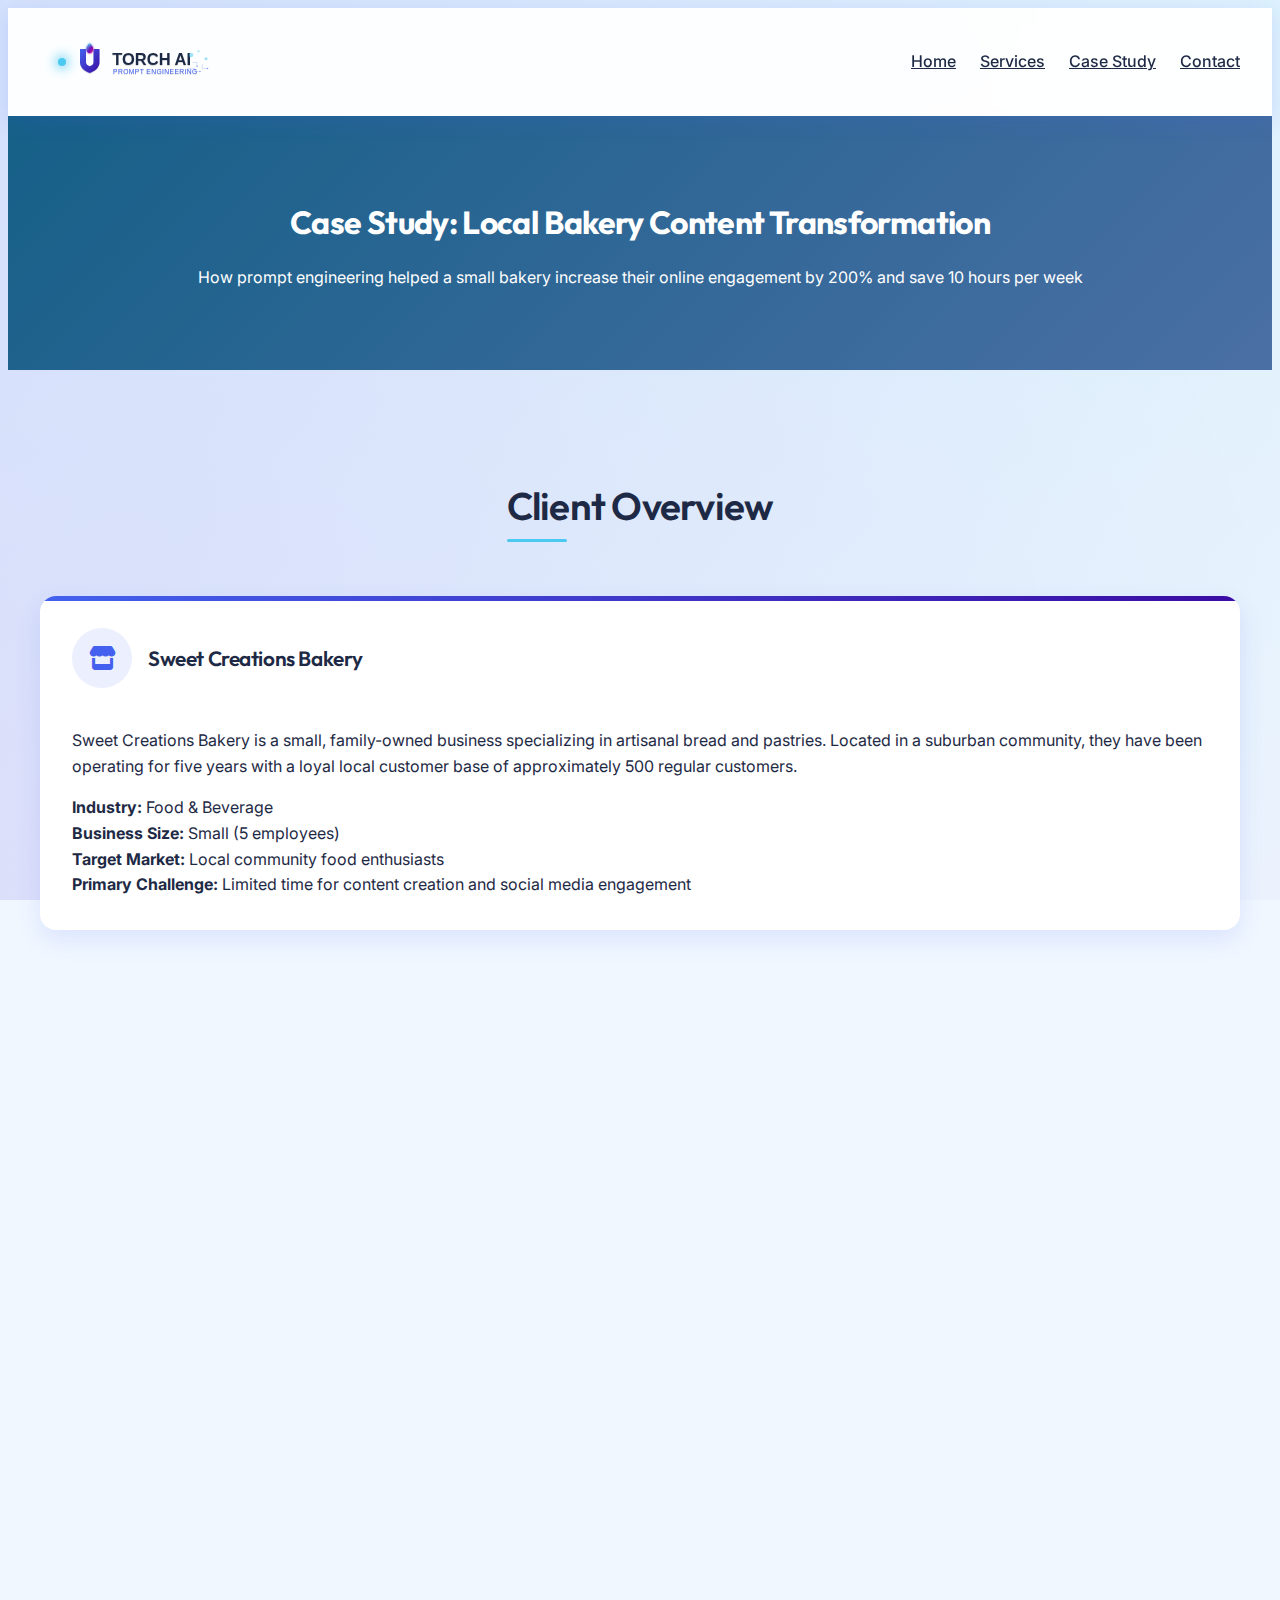
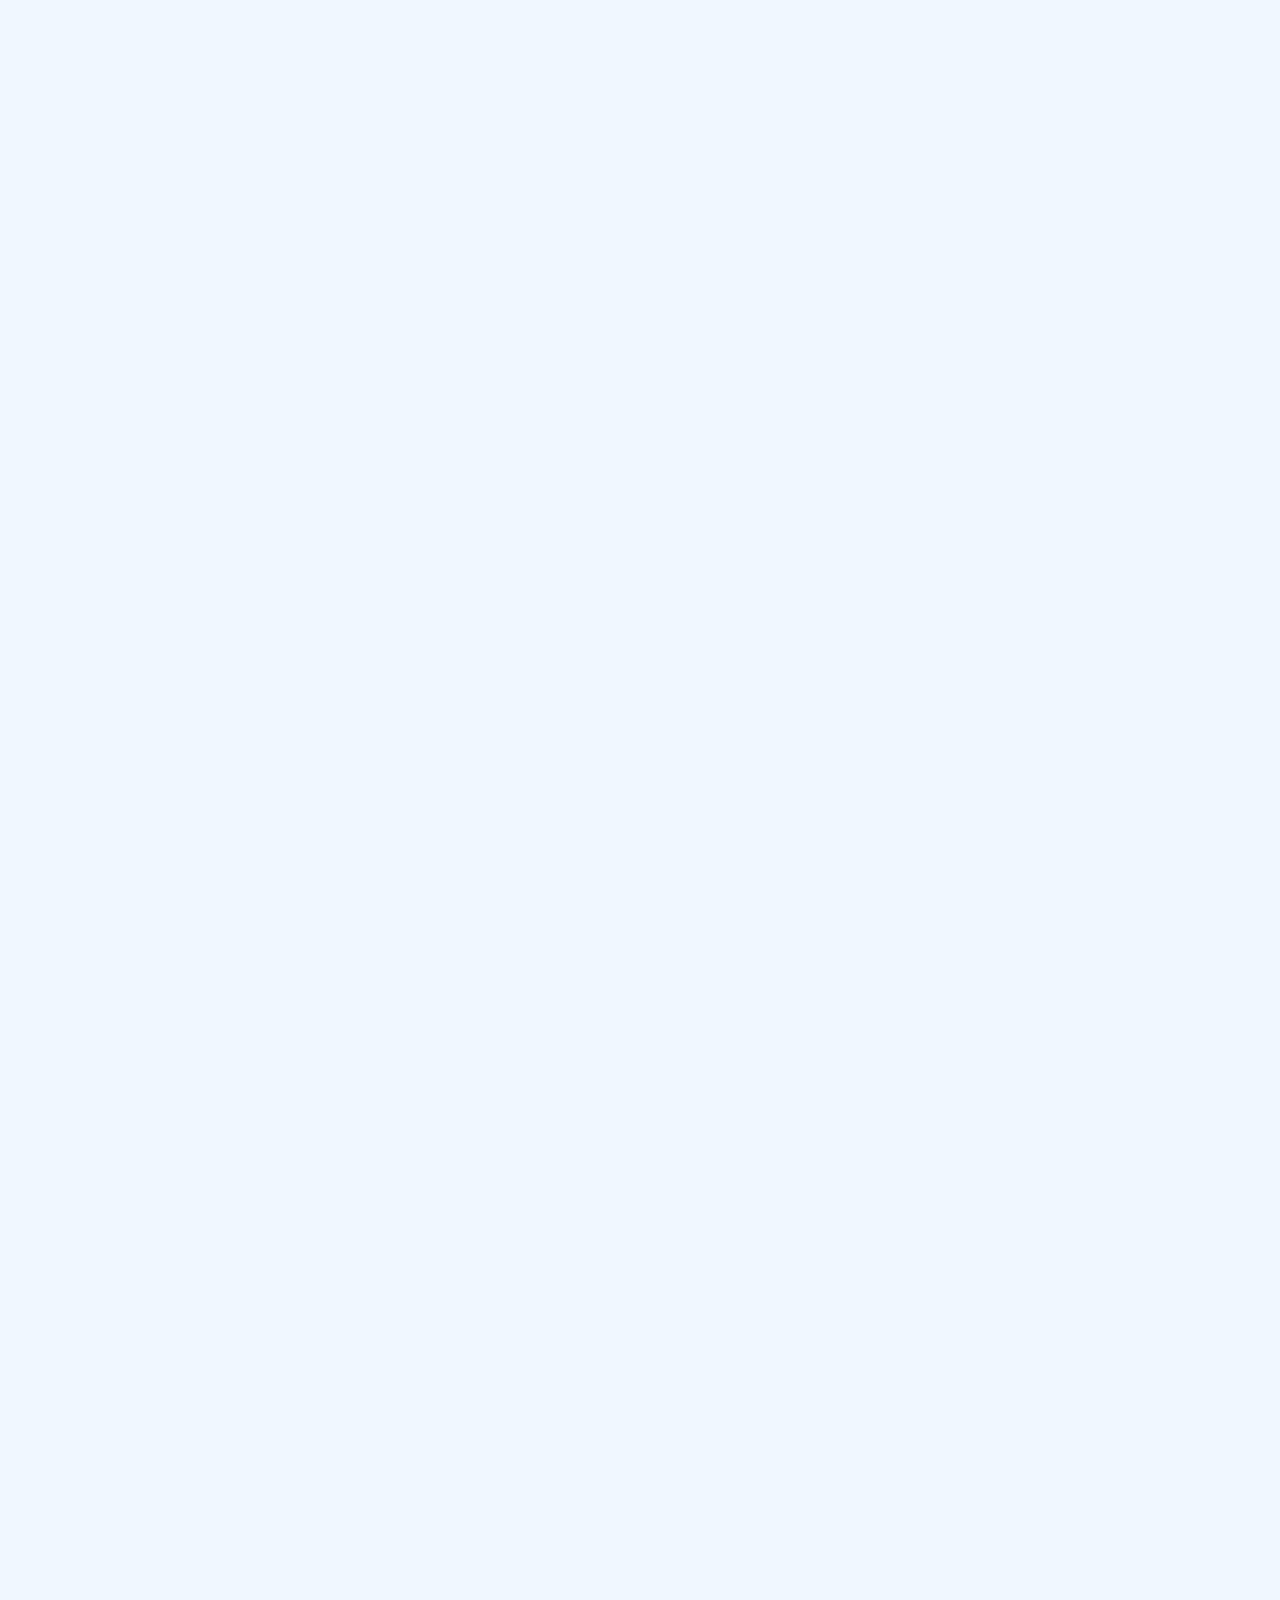
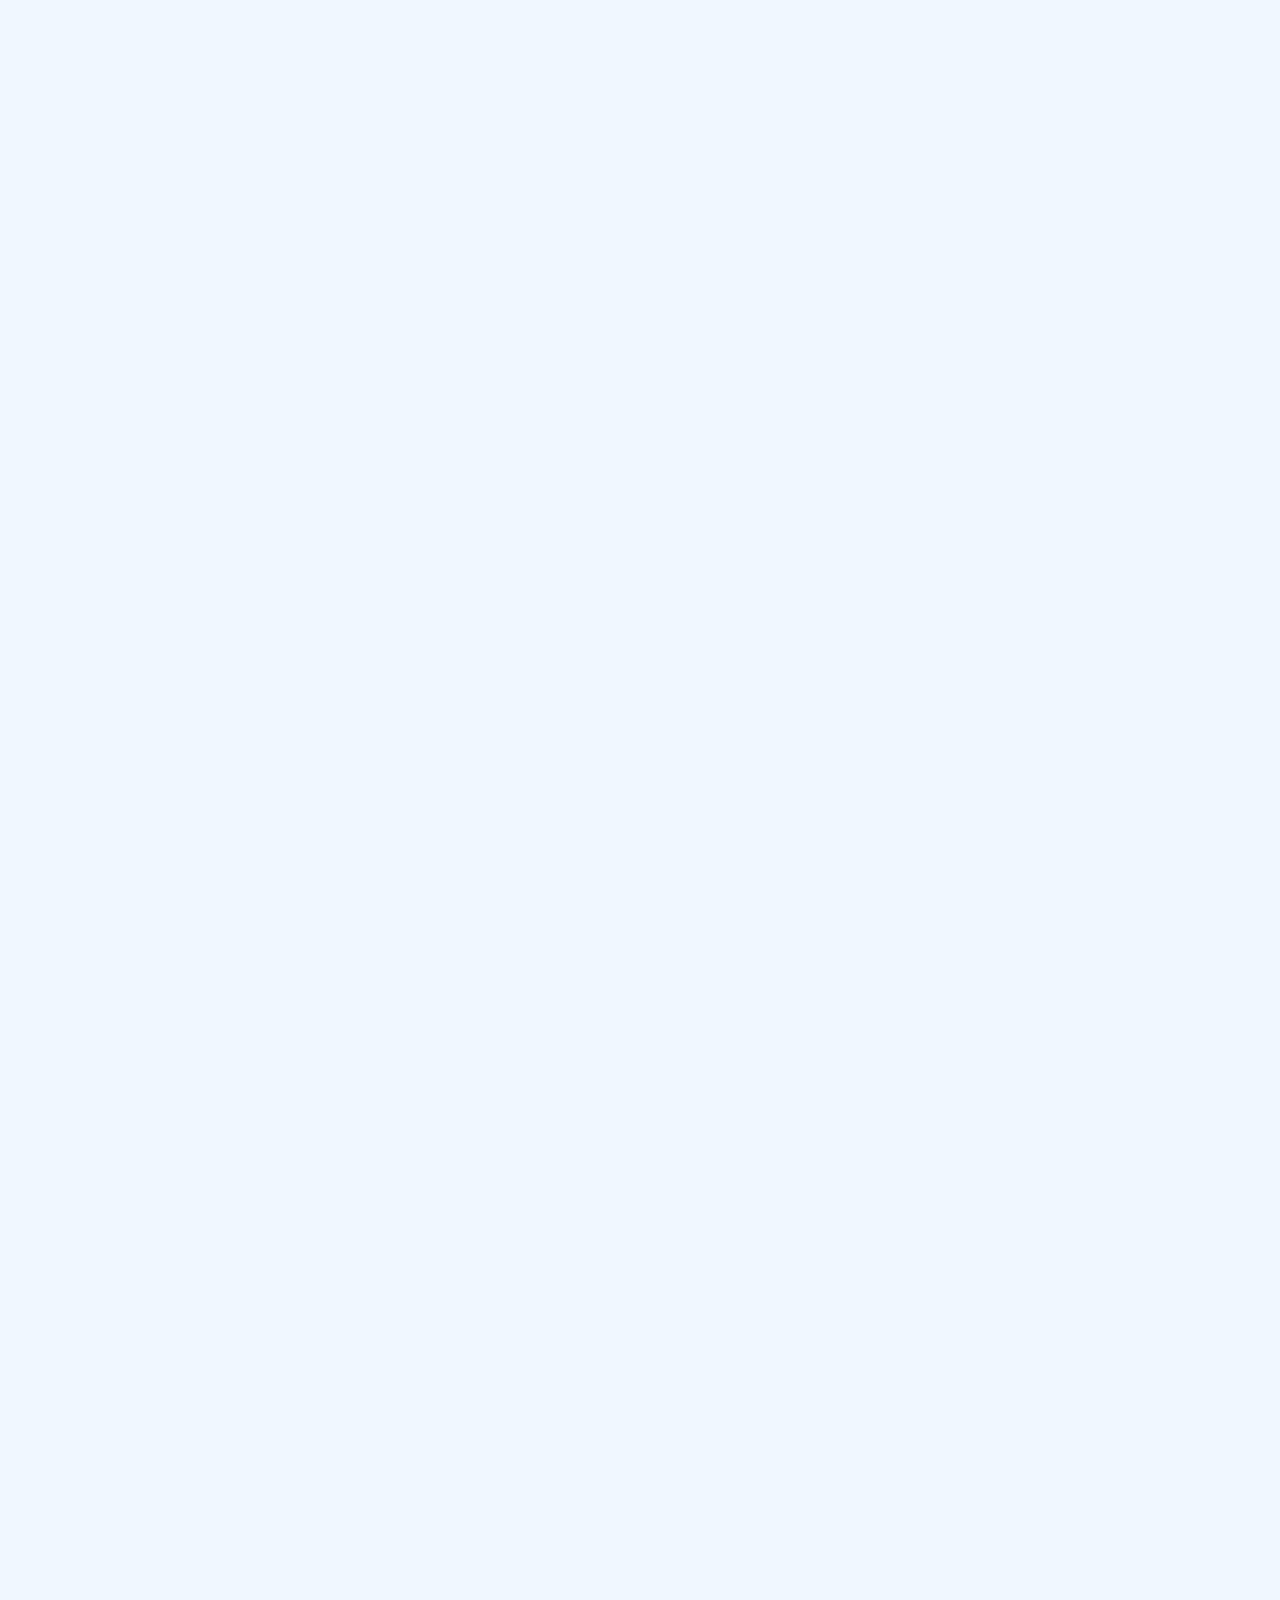
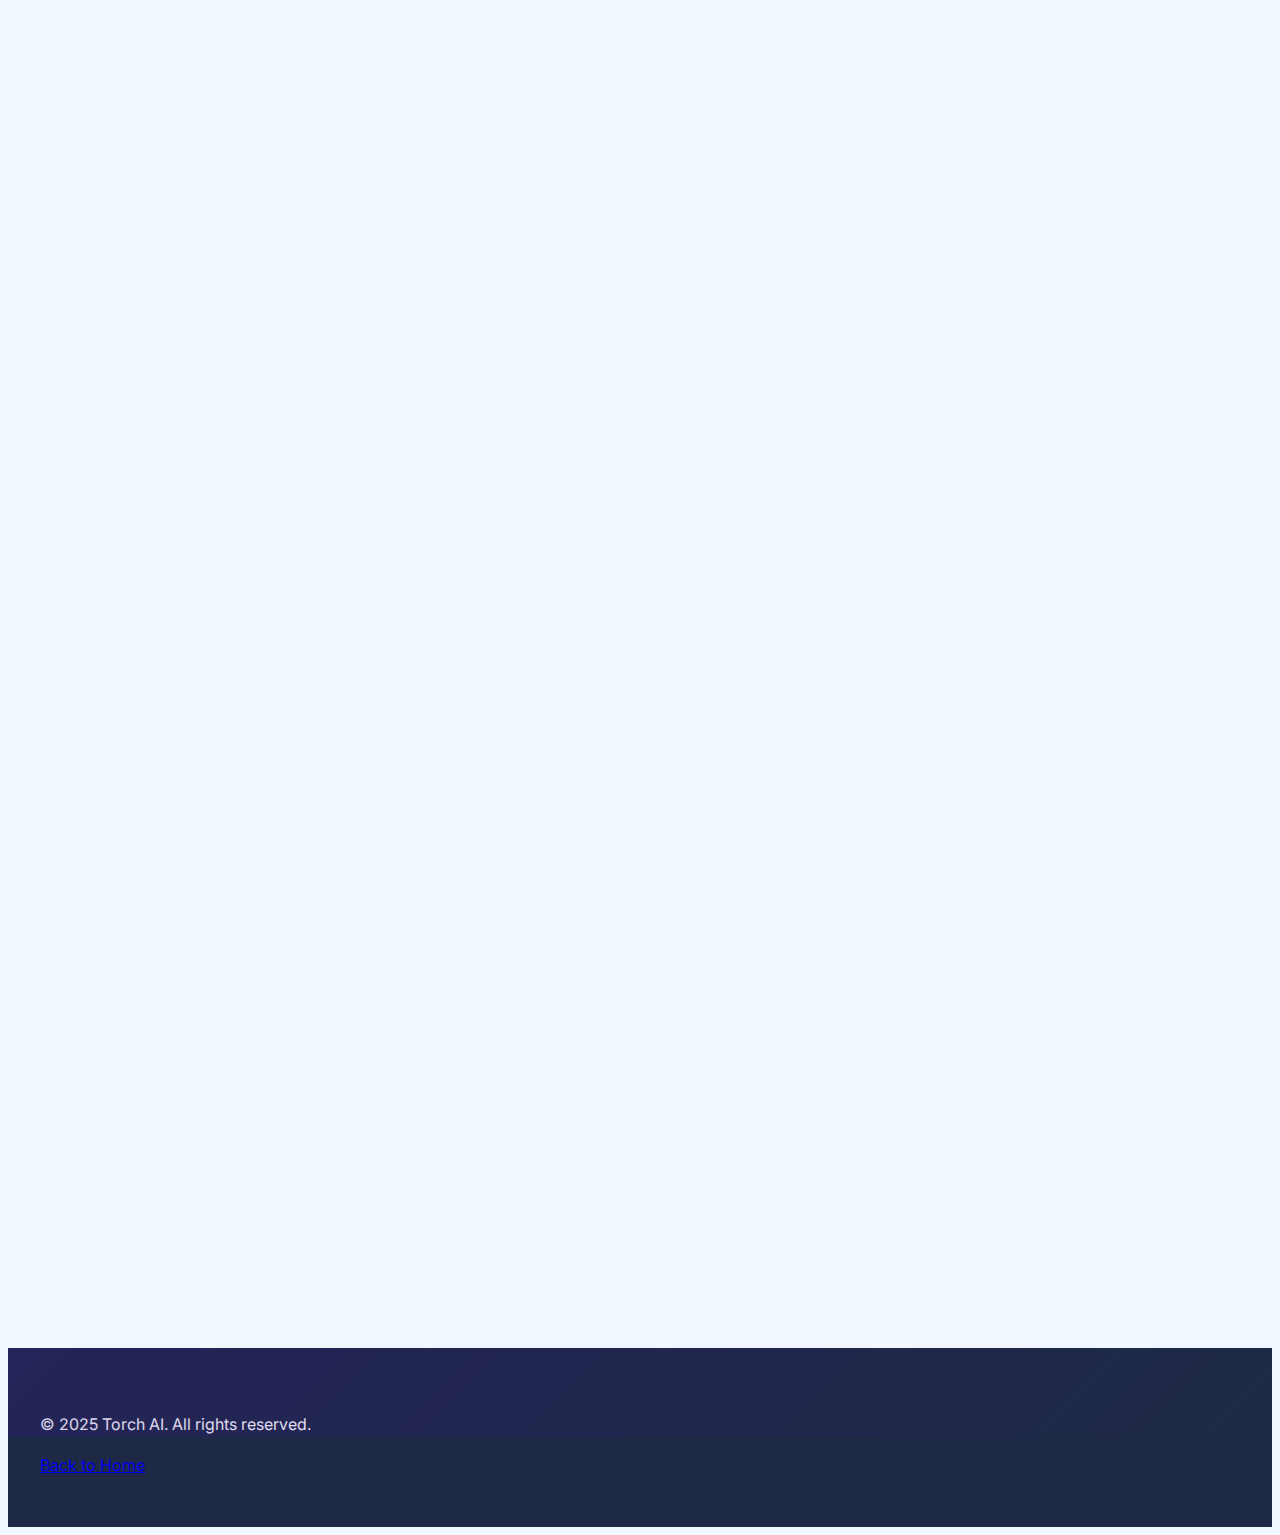
==== commit 2bbc83f8: "Enhanced website aesthetics with modern UI components, animations, and improved performance" ====
--- a/case-study.html
+++ b/case-study.html
@@ -3,279 +3,110 @@
 <head>
     <meta charset="UTF-8">
     <meta name="viewport" content="width=device-width, initial-scale=1.0">
-    <title>Case Study - Torch AI</title>
+    <title>Case Study: Local Bakery Content Transformation | Torch AI</title>
     <link rel="icon" href="images/favicon.svg" type="image/svg+xml">
+    <meta name="description" content="See how our prompt engineering services helped Sweet Creations Bakery increase online engagement by 200% and save 10 hours per week.">
+    <meta name="keywords" content="prompt engineering case study, AI case study, small business AI, prompt engineering results, bakery marketing AI">
+    <link rel="canonical" href="https://inspectorkakui.github.io/case-study.html">
+    
+    <!-- Open Graph tags -->
+    <meta property="og:title" content="Case Study: Local Bakery Content Transformation | Torch AI">
+    <meta property="og:description" content="See how our prompt engineering services helped Sweet Creations Bakery increase online engagement by 200% and save 10 hours per week.">
+    <meta property="og:url" content="https://inspectorkakui.github.io/case-study.html">
+    <meta property="og:type" content="article">
+    <meta property="og:site_name" content="Torch AI">
+    <meta property="og:image" content="https://inspectorkakui.github.io/images/torch-ai-logo.png">
+    
+    <!-- Primary Stylesheets -->
     <link rel="stylesheet" href="css/main.css">
     <link rel="stylesheet" href="css/additions.css">
     <link rel="stylesheet" href="css/enhanced.css">
     <link rel="stylesheet" href="css/refined.css">
     <link rel="stylesheet" href="css/loader.css">
-    <link rel="stylesheet" href="https://cdnjs.cloudflare.com/ajax/libs/font-awesome/6.4.0/css/all.min.css">
+    <link rel="stylesheet" href="css/animations.css">
+    <link rel="stylesheet" href="css/modern-components.css">
+    
+    <!-- Non-critical CSS loaded asynchronously -->
+    <link rel="preload" as="style" href="https://cdnjs.cloudflare.com/ajax/libs/font-awesome/6.4.0/css/all.min.css" onload="this.onload=null;this.rel='stylesheet'">
     <link rel="preconnect" href="https://fonts.googleapis.com">
     <link rel="preconnect" href="https://fonts.gstatic.com" crossorigin>
     <link href="https://fonts.googleapis.com/css2?family=Outfit:wght@300;400;500;600;700&family=Inter:wght@300;400;500;600;700&display=swap" rel="stylesheet">
+    
+    <!-- Fallback for browsers without JavaScript -->
+    <noscript>
+        <link rel="stylesheet" href="https://cdnjs.cloudflare.com/ajax/libs/font-awesome/6.4.0/css/all.min.css">
+    </noscript>
+    
+    <!-- Inline critical CSS -->
     <style>
-        /* Base styles */
-        :root {
-            --primary-color: #4a6fa5;
-            --secondary-color: #166088;
-            --accent-color: #7db9b6;
-            --light-color: #f8f9fa;
-            --dark-color: #212529;
-        }
-        
-        * {
-            margin: 0;
-            padding: 0;
-            box-sizing: border-box;
-        }
-        
-        body {
-            font-family: 'Segoe UI', Tahoma, Geneva, Verdana, sans-serif;
-            line-height: 1.6;
-            color: var(--dark-color);
-            background-color: var(--light-color);
-        }
-        
-        .container {
+        .page-loader {
+            position: fixed;
+            top: 0;
+            left: 0;
             width: 100%;
-            max-width: 1200px;
-            margin: 0 auto;
-            padding: 0 20px;
-        }
-        
-        /* Header styles */
-        header {
-            background-color: var(--primary-color);
+            height: 100%;
+            background: #f0f7ff;
+            display: flex;
+            justify-content: center;
+            align-items: center;
+            z-index: 9999;
+            transition: opacity 0.6s ease;
+        }
+        .fade-out {
+            opacity: 0;
+        }
+        
+        .case-study-hero {
+            background: linear-gradient(135deg, #166088, #4A6FA5);
             color: white;
-            padding: 1rem 0;
-        }
-        
-        .navbar {
-            display: flex;
-            justify-content: space-between;
-            align-items: center;
-        }
-        
-        .logo {
-            font-size: 1.8rem;
-            font-weight: bold;
-            text-decoration: none;
-            color: white;
-        }
-        
-        .nav-links a {
-            color: white;
-            text-decoration: none;
-            margin-left: 1.5rem;
-            opacity: 0.9;
-            transition: opacity 0.3s;
-        }
-        
-        .nav-links a:hover {
-            opacity: 1;
-        }
-        
-        /* Case study styles */
-        .case-study-header {
-            background-color: var(--secondary-color);
-            color: white;
-            padding: 3rem 0;
+            padding: 4rem 0;
             text-align: center;
         }
         
-        .case-study-header h1 {
-            font-size: 2.2rem;
-            margin-bottom: 1rem;
-        }
-        
-        .case-study-header p {
-            font-size: 1.2rem;
-            max-width: 800px;
-            margin: 0 auto;
-        }
-        
-        .case-study-content {
-            padding: 4rem 0;
-            background-color: white;
-        }
-        
-        .section {
-            margin-bottom: 3rem;
-        }
-        
-        .section h2 {
-            color: var(--secondary-color);
-            margin-bottom: 1.5rem;
-            border-bottom: 2px solid var(--accent-color);
-            padding-bottom: 0.5rem;
-        }
-        
-        .section p {
-            margin-bottom: 1rem;
-        }
-        
-        .challenge-solution {
-            display: flex;
-            flex-wrap: wrap;
-            gap: 2rem;
-            margin-top: 2rem;
-        }
-        
-        .challenge, .solution {
-            flex: 1;
-            min-width: 300px;
-            background-color: #f8f9fa;
+        .case-results {
+            margin: 3rem 0;
+            display: grid;
+            grid-template-columns: repeat(auto-fit, minmax(220px, 1fr));
+            gap: 1.5rem;
+        }
+        
+        .result-card {
+            background: white;
+            border-radius: 12px;
             padding: 1.5rem;
-            border-radius: 8px;
-            box-shadow: 0 2px 5px rgba(0,0,0,0.1);
-        }
-        
-        .challenge h3, .solution h3 {
-            color: var(--secondary-color);
-            margin-bottom: 1rem;
-        }
-        
-        .metrics {
-            display: grid;
-            grid-template-columns: repeat(auto-fit, minmax(200px, 1fr));
-            gap: 2rem;
-            margin-top: 2rem;
-        }
-        
-        .metric-card {
-            background-color: #f8f9fa;
-            padding: 1.5rem;
-            border-radius: 8px;
             text-align: center;
-            box-shadow: 0 2px 5px rgba(0,0,0,0.1);
-        }
-        
-        .metric-value {
-            font-size: 2.5rem;
-            font-weight: bold;
-            color: var(--primary-color);
-            margin: 0.5rem 0;
-        }
-        
-        .testimonial {
-            background-color: #f0f4f8;
-            padding: 2rem;
-            border-radius: 8px;
-            margin-top: 2rem;
-            position: relative;
-        }
-        
-        .testimonial::before {
-            content: '"';
-            font-size: 6rem;
-            position: absolute;
-            top: -20px;
-            left: 20px;
-            color: var(--accent-color);
-            opacity: 0.3;
-        }
-        
-        .testimonial-content {
-            font-style: italic;
-            margin-bottom: 1rem;
-            font-size: 1.1rem;
-        }
-        
-        .testimonial-author {
-            font-weight: bold;
-            display: block;
-        }
-        
-        .client-info {
-            font-size: 0.9rem;
-            color: #666;
-        }
-        
-        .process-steps {
-            margin-top: 2rem;
-        }
-        
-        .step {
-            display: flex;
-            margin-bottom: 2rem;
-            align-items: flex-start;
-        }
-        
-        .step-number {
-            background-color: var(--primary-color);
-            color: white;
-            width: 40px;
-            height: 40px;
+            box-shadow: var(--card-shadow);
+            transition: all var(--transition-medium);
+        }
+        
+        .result-card:hover {
+            transform: translateY(-5px);
+            box-shadow: var(--hover-shadow);
+        }
+        
+        .result-icon {
+            width: 60px;
+            height: 60px;
             border-radius: 50%;
+            margin: 0 auto 1rem;
             display: flex;
             align-items: center;
             justify-content: center;
-            font-weight: bold;
-            flex-shrink: 0;
-            margin-right: 1.5rem;
-            margin-top: 0.2rem;
-        }
-        
-        .step-content h3 {
-            color: var(--secondary-color);
+            background: rgba(67, 97, 238, 0.1);
+            color: var(--primary);
+            font-size: 1.5rem;
+        }
+        
+        .result-value {
+            font-size: 2.5rem;
+            font-weight: 700;
+            color: var(--primary-dark);
             margin-bottom: 0.5rem;
         }
         
-        /* CTA section */
-        .cta {
-            background-color: var(--primary-color);
-            color: white;
-            text-align: center;
-            padding: 4rem 0;
-        }
-        
-        .cta h2 {
-            margin-bottom: 1.5rem;
-        }
-        
-        .btn {
-            display: inline-block;
-            background-color: var(--accent-color);
-            color: white;
-            padding: 0.8rem 1.5rem;
-            border-radius: 5px;
-            text-decoration: none;
-            font-weight: bold;
-            transition: background-color 0.3s ease;
-        }
-        
-        .btn:hover {
-            background-color: #6ca7a4;
-        }
-        
-        /* Footer */
-        footer {
-            background-color: var(--dark-color);
-            color: white;
-            text-align: center;
-            padding: 2rem 0;
-        }
-        
-        footer a {
-            color: var(--accent-color);
-            text-decoration: none;
-        }
-        
-        /* Responsive adjustments */
-        @media (max-width: 768px) {
-            .challenge-solution {
-                flex-direction: column;
-            }
-            
-            .step {
-                flex-direction: column;
-            }
-            
-            .step-number {
-                margin-bottom: 1rem;
-                margin-right: 0;
-            }
+        .result-label {
+            color: #6c757d;
+            font-size: 1rem;
         }
     </style>
 </head>
@@ -293,185 +124,321 @@
             </div>
         </div>
     </div>
+    
     <!-- Header Section -->
     <header>
         <div class="container">
-            <div class="navbar">
+            <nav class="navbar">
                 <a href="index.html" class="logo" style="display: flex; align-items: center; text-decoration: none;">
-                    <img src="images/logo.svg" alt="Torch AI Logo" style="height: 40px;">
+                    <img src="images/logo-enhanced.svg" alt="Torch AI Prompt Engineering Services Logo" style="height: 45px;">
                 </a>
                 <div class="nav-links">
-                    <a href="index.html#about">About</a>
-                    <a href="index.html#services">Services</a>
-                    <a href="index.html#portfolio">Portfolio</a>
-                    <a href="index.html#contact">Contact</a>
-                </div>
-            </div>
+                    <a href="index.html" class="animated-underline">Home</a>
+                    <a href="services-and-pricing.html" class="animated-underline">Services</a>
+                    <a href="case-study.html" class="animated-underline">Case Study</a>
+                    <a href="#contact" class="animated-underline">Contact</a>
+                </div>
+            </nav>
         </div>
     </header>
     
-    <!-- Case Study Header -->
-    <section class="case-study-header">
-        <div class="container">
-            <h1>Case Study: Local Bakery Content Transformation</h1>
-            <p>How prompt engineering helped a small bakery increase their online engagement by 200% and save 10 hours per week</p>
-        </div>
-    </section>
-    
-    <!-- Case Study Content -->
-    <section class="case-study-content">
-        <div class="container">
-            <div class="section">
+    <!-- Case Study Hero -->
+    <section class="case-study-hero">
+        <div class="container">
+            <h1 class="animate-fadeInUp">Case Study: Local Bakery Content Transformation</h1>
+            <p class="animate-fadeInUp delay-100">How prompt engineering helped a small bakery increase their online engagement by 200% and save 10 hours per week</p>
+        </div>
+    </section>
+    
+    <!-- Client Overview -->
+    <section class="client-overview reveal-on-scroll">
+        <div class="container">
+            <div class="section-intro">
                 <h2>Client Overview</h2>
-                <p>Sweet Creations Bakery is a small, family-owned business specializing in artisanal bread and pastries. Located in a suburban community, they have been operating for five years with a loyal local customer base of approximately 500 regular customers.</p>
-                <p>With increasing competition from larger bakeries and chains, the owner wanted to expand their online presence but struggled with creating engaging content consistently. With only three staff members and no dedicated marketing person, the owner was spending 12+ hours weekly attempting to manage social media and email marketing, with inconsistent results.</p>
-                
-                <div class="challenge-solution">
-                    <div class="challenge">
-                        <h3>The Challenge</h3>
-                        <ul>
-                            <li>Limited time to create social media content and email newsletters</li>
-                            <li>Inconsistent brand messaging across different platforms</li>
-                            <li>Difficulty showcasing their unique selling points effectively</li>
-                            <li>No clear process for responding to customer inquiries online</li>
-                        </ul>
-                    </div>
+            </div>
+            
+            <div class="modern-card">
+                <div class="modern-card-header">
+                    <div class="modern-card-icon">
+                        <i class="fas fa-store"></i>
+                    </div>
+                    <h3 class="modern-card-title">Sweet Creations Bakery</h3>
+                </div>
+                
+                <div class="modern-card-content">
+                    <p>Sweet Creations Bakery is a small, family-owned business specializing in artisanal bread and pastries. Located in a suburban community, they have been operating for five years with a loyal local customer base of approximately 500 regular customers.</p>
                     
-                    <div class="solution">
-                        <h3>The Solution</h3>
-                        <ul>
-                            <li>Custom Content Creator's Toolkit with 15 specialized prompts</li>
-                            <li>Bakery-specific product description templates</li>
-                            <li>Seasonal promotion framework with calendar integration</li>
-                            <li>Email newsletter template system with engagement hooks</li>
-                            <li>Visual-to-text prompt system for showcasing bakery items</li>
-                            <li>Detailed implementation guide with bakery-specific examples</li>
-                        </ul>
-                    </div>
-                </div>
-            </div>
-            
-            <div class="section">
-                <h2>Process & Implementation</h2>
-                <p>After an initial consultation to understand Sweet Creations' unique needs and challenges, we developed a custom prompt engineering solution that would allow them to leverage AI tools effectively without requiring technical expertise.</p>
-                
-                <div class="process-steps">
-                    <div class="step">
-                        <div class="step-number">1</div>
-                        <div class="step-content">
-                            <h3>Discovery & Analysis</h3>
-                            <p>We conducted a thorough analysis of the bakery's existing content, brand voice, and customer communication patterns. This allowed us to identify key areas where prompt engineering could have the greatest impact.</p>
+                    <div class="client-details">
+                        <div class="detail-item">
+                            <strong>Industry:</strong> Food & Beverage
                         </div>
-                    </div>
+                        <div class="detail-item">
+                            <strong>Business Size:</strong> Small (5 employees)
+                        </div>
+                        <div class="detail-item">
+                            <strong>Target Market:</strong> Local community food enthusiasts
+                        </div>
+                        <div class="detail-item">
+                            <strong>Primary Challenge:</strong> Limited time for content creation and social media engagement
+                        </div>
+                    </div>
+                </div>
+            </div>
+        </div>
+    </section>
+    
+    <!-- Challenge -->
+    <section class="challenge-section reveal-on-scroll">
+        <div class="container">
+            <div class="section-intro">
+                <h2>The Challenge</h2>
+                <p>Before engaging our services, Sweet Creations Bakery faced several key challenges in their digital marketing efforts.</p>
+            </div>
+            
+            <div class="feature-grid">
+                <div class="feature-card">
+                    <div class="feature-icon">
+                        <i class="fas fa-clock"></i>
+                    </div>
+                    <h3 class="feature-title">Time Constraints</h3>
+                    <p class="feature-description">The owner spent 15+ hours weekly creating content for social media, often staying late after closing.</p>
+                </div>
+                
+                <div class="feature-card">
+                    <div class="feature-icon">
+                        <i class="fas fa-chart-line"></i>
+                    </div>
+                    <h3 class="feature-title">Inconsistent Engagement</h3>
+                    <p class="feature-description">Social media posts received minimal engagement, with average likes around 10-15 per post.</p>
+                </div>
+                
+                <div class="feature-card">
+                    <div class="feature-icon">
+                        <i class="fas fa-random"></i>
+                    </div>
+                    <h3 class="feature-title">No Content Strategy</h3>
+                    <p class="feature-description">Posts were published sporadically without a cohesive theme or schedule.</p>
+                </div>
+                
+                <div class="feature-card">
+                    <div class="feature-icon">
+                        <i class="fas fa-comment-slash"></i>
+                    </div>
+                    <h3 class="feature-title">Slow Customer Response</h3>
+                    <p class="feature-description">Average response time to customer queries was 24+ hours, frequently losing sales opportunities.</p>
+                </div>
+            </div>
+        </div>
+    </section>
+    
+    <!-- Solution -->
+    <section class="solution-section reveal-on-scroll">
+        <div class="container">
+            <div class="section-intro">
+                <h2>Our Solution</h2>
+                <p>We developed a comprehensive prompt engineering framework tailored specifically for Sweet Creations Bakery.</p>
+            </div>
+            
+            <div class="process-timeline">
+                <div class="timeline-item animate-fadeInLeft">
+                    <div class="timeline-number">01</div>
+                    <div class="timeline-content">
+                        <h3>Content Generation System</h3>
+                        <p>We created a series of custom prompts for generating engaging social media content, product descriptions, and promotional materials that maintained the bakery's unique brand voice.</p>
+                    </div>
+                </div>
+                
+                <div class="timeline-item animate-fadeInRight">
+                    <div class="timeline-number">02</div>
+                    <div class="timeline-content">
+                        <h3>Engagement Prompts</h3>
+                        <p>Developed templates for creating interactive posts (polls, questions, fill-in-the-blanks) that encouraged customer participation and boosted algorithm visibility.</p>
+                    </div>
+                </div>
+                
+                <div class="timeline-item animate-fadeInLeft">
+                    <div class="timeline-number">03</div>
+                    <div class="timeline-content">
+                        <h3>Customer Service Framework</h3>
+                        <p>Implemented a system of response templates that could be quickly customized for common customer inquiries, special orders, and frequently asked questions.</p>
+                    </div>
+                </div>
+                
+                <div class="timeline-item animate-fadeInRight">
+                    <div class="timeline-number">04</div>
+                    <div class="timeline-content">
+                        <h3>Content Calendar System</h3>
+                        <p>Created a prompt-based content planning system that generated ideas for an entire month based on holidays, seasons, and special events.</p>
+                    </div>
+                </div>
+            </div>
+        </div>
+    </section>
+    
+    <!-- Results -->
+    <section class="results-section reveal-on-scroll">
+        <div class="container">
+            <div class="section-intro">
+                <h2>The Results</h2>
+                <p>After implementing our prompt engineering solutions, Sweet Creations Bakery experienced dramatic improvements across multiple metrics:</p>
+            </div>
+            
+            <div class="case-results">
+                <div class="result-card animate-fadeInUp">
+                    <div class="result-icon">
+                        <i class="fas fa-clock"></i>
+                    </div>
+                    <div class="result-value">10+</div>
+                    <div class="result-label">Hours saved weekly</div>
+                </div>
+                
+                <div class="result-card animate-fadeInUp delay-100">
+                    <div class="result-icon">
+                        <i class="fas fa-heart"></i>
+                    </div>
+                    <div class="result-value">200%</div>
+                    <div class="result-label">Increase in engagement</div>
+                </div>
+                
+                <div class="result-card animate-fadeInUp delay-200">
+                    <div class="result-icon">
+                        <i class="fas fa-shopping-cart"></i>
+                    </div>
+                    <div class="result-value">35%</div>
+                    <div class="result-label">Increase in special orders</div>
+                </div>
+                
+                <div class="result-card animate-fadeInUp delay-300">
+                    <div class="result-icon">
+                        <i class="fas fa-comment"></i>
+                    </div>
+                    <div class="result-value">15 min</div>
+                    <div class="result-label">Average response time</div>
+                </div>
+            </div>
+            
+            <div class="testimonial-card-modern">
+                <div class="testimonial-quote">
+                    "I used to spend hours staring at a blank screen, trying to figure out what to post. Now I can create a week's worth of content in under an hour, and our engagement has skyrocketed. The prompt engineering system from Torch AI has transformed how we connect with customers online."
+                </div>
+                <div class="testimonial-author-modern">
+                    <div class="testimonial-avatar">
+                        <img src="https://via.placeholder.com/60x60" alt="Emily Rodriguez - Owner of Sweet Creations Bakery portrait">
+                    </div>
+                    <div class="testimonial-info-modern">
+                        <h4 class="testimonial-name">Emily Rodriguez</h4>
+                        <p class="testimonial-role">Owner, Sweet Creations Bakery</p>
+                        <div class="testimonial-rating">
+                            <i class="fas fa-star"></i>
+                            <i class="fas fa-star"></i>
+                            <i class="fas fa-star"></i>
+                            <i class="fas fa-star"></i>
+                            <i class="fas fa-star"></i>
+                        </div>
+                    </div>
+                </div>
+            </div>
+        </div>
+    </section>
+    
+    <!-- Implementation Details -->
+    <section class="implementation-section reveal-on-scroll">
+        <div class="container">
+            <div class="section-intro">
+                <h2>Implementation Process</h2>
+                <p>Our work with Sweet Creations Bakery followed our proven process for creating practical, immediately usable prompt engineering solutions.</p>
+            </div>
+            
+            <div class="modern-card">
+                <div class="modern-card-content">
+                    <h3>Phase 1: Analysis & Discovery</h3>
+                    <p>We conducted a detailed analysis of the bakery's existing content, target audience, and specific business challenges through a brief questionnaire and review of their social media presence.</p>
                     
-                    <div class="step">
-                        <div class="step-number">2</div>
-                        <div class="step-content">
-                            <h3>Custom Prompt Development</h3>
-                            <p>Based on our findings, we created a collection of specialized prompts tailored to Sweet Creations' specific needs. These included templates for social media posts, email newsletters, product descriptions, and customer service responses.</p>
-                        </div>
-                    </div>
+                    <h3>Phase 2: Custom Prompt Development</h3>
+                    <p>Based on our findings, we created a suite of prompt templates specifically designed for a local bakery, each addressing a particular business need:</p>
                     
-                    <div class="step">
-                        <div class="step-number">3</div>
-                        <div class="step-content">
-                            <h3>Implementation Training</h3>
-                            <p>We provided hands-on training for the bakery owner and staff, showing them how to use the prompt templates with popular AI tools. The training focused on practical application rather than technical concepts, making it accessible for everyone involved.</p>
-                        </div>
-                    </div>
+                    <ul>
+                        <li>Product description prompts that highlight sensory details and unique selling points</li>
+                        <li>Customer engagement prompts designed to encourage comments and shares</li>
+                        <li>Seasonal promotion prompts tied to local events and holidays</li>
+                        <li>FAQ response templates for common customer inquiries</li>
+                    </ul>
                     
-                    <div class="step">
-                        <div class="step-number">4</div>
-                        <div class="step-content">
-                            <h3>Refinement & Optimization</h3>
-                            <p>After two weeks of implementation, we reviewed the results and made adjustments to the prompts based on real-world performance and feedback from the bakery staff. This iterative process ensured the solution was perfectly aligned with their needs.</p>
-                        </div>
-                    </div>
-                </div>
-            </div>
-            
-            <div class="section">
-                <h2>Results & Impact</h2>
-                <p>The implementation of our custom prompt engineering solution transformed Sweet Creations' online presence and operational efficiency, delivering measurable results within the first month.</p>
-                
-                <div class="metrics">
-                    <div class="metric-card">
-                        <h3>Time Saved</h3>
-                        <div class="metric-value">9.5 hrs</div>
-                        <p>Weekly time savings on content creation (measured over 8-week period)</p>
-                    </div>
+                    <h3>Phase 3: Implementation & Training</h3>
+                    <p>We provided the owner with a comprehensive guide on how to use each prompt, including examples and variations. The implementation was straightforward, requiring no technical knowledge.</p>
                     
-                    <div class="metric-card">
-                        <h3>Content Volume</h3>
-                        <div class="metric-value">+320%</div>
-                        <p>Increase in social media posting frequency with consistent quality</p>
-                    </div>
-                    
-                    <div class="metric-card">
-                        <h3>Email Open Rate</h3>
-                        <div class="metric-value">+42%</div>
-                        <p>Improvement in newsletter engagement with optimized content</p>
-                    </div>
-                    
-                    <div class="metric-card">
-                        <h3>Revenue Impact</h3>
-                        <div class="metric-value">$2,850</div>
-                        <p>Monthly increase in sales attributed to improved online marketing</p>
-                    </div>
-                </div>
-                
-                <div class="testimonial">
-                    <p class="testimonial-content">The Content Creator's Toolkit has transformed our marketing completely. As a baker, not a marketer, I was spending nearly 12 hours weekly trying to maintain our social media and newsletters, often feeling frustrated with the results. Now I create an entire month of content in just 2.5 hours. The bakery-specific templates make it easy to showcase our products in a way that actually drives sales - our seasonal promotion framework alone generated $1,875 in additional revenue last month. The implementation guide was incredibly practical - no technical jargon, just clear instructions with bakery-specific examples.</p>
-                    <span class="testimonial-author">Sarah Johnson</span>
-                    <span class="client-info">Owner, Sweet Creations Bakery</span>
-                </div>
-            </div>
-            
-            <div class="section">
-                <h2>Solution Components</h2>
-                <p>The Content Creator's Toolkit we developed for Sweet Creations included several specialized components designed specifically for their bakery business:</p>
-                
-                <ul style="margin-left: 2rem; margin-bottom: 2rem;">
-                    <li style="margin-bottom: 1rem;">
-                        <strong>Bakery Storytelling Framework:</strong> A set of specialized prompts for crafting engaging narratives around signature recipes, family baking traditions, and ingredient sourcing stories, complete with sensory language enhancement.
-                    </li>
-                    <li style="margin-bottom: 1rem;">
-                        <strong>Visual-to-Text Translation System:</strong> A multi-stage prompt sequence that helps transform bakery product photos into mouthwatering descriptions, allowing the staff to quickly create engaging content from their daily production.
-                    </li>
-                    <li style="margin-bottom: 1rem;">
-                        <strong>Seasonal Promotion Calendar:</strong> A structured template system aligned with 12 monthly themes and major holidays, with pre-built promotional frameworks that could be customized in under 5 minutes.
-                    </li>
-                    <li style="margin-bottom: 1rem;">
-                        <strong>Customer Testimonial Amplifier:</strong> A prompt framework for expanding brief customer feedback into compelling social proof stories while maintaining authenticity and credibility.
-                    </li>
-                    <li style="margin-bottom: 1rem;">
-                        <strong>Email Sequence Builder:</strong> A modular system of newsletter frameworks featuring bakery-specific content blocks that could be arranged into diverse layouts without requiring design skills.
-                    </li>
-                    <li style="margin-bottom: 1rem;">
-                        <strong>Implementation Playbook:</strong> A bakery-specific guide with exact examples showing before/after transformations using actual Sweet Creations products and customer scenarios.
-                    </li>
-                </ul>
-                
-                <p>Each component was designed to be user-friendly and adaptable, allowing the bakery staff to make adjustments as needed without requiring technical expertise or constant support.</p>
-            </div>
-        </div>
-    </section>
-    
-    <!-- CTA Section -->
-    <section class="cta">
-        <div class="container">
-            <h2>Ready to Transform Your Business with AI?</h2>
-            <p>Contact us to discuss how a custom prompt engineering solution can address your specific challenges.</p>
-            <a href="mailto:torchpromptsai@proton.me" class="btn">Email Us Today</a>
-        </div>
-    </section>
-    
-    <!-- Footer Wave -->
-    <div style="width: 100%; height: 150px; margin-bottom: -7px; overflow: hidden; line-height: 0; transform: rotate(180deg);">
-        <img src="images/footer-wave.svg" style="position: relative; display: block; width: 100%; height: 150px; transform: rotateY(180deg);">
-    </div>
-    
-    <!-- Footer -->
+                    <h3>Phase 4: Refinement & Optimization</h3>
+                    <p>After two weeks of use, we analyzed the results and made minor adjustments to optimize performance based on which content was generating the most engagement.</p>
+                </div>
+            </div>
+        </div>
+    </section>
+    
+    <!-- Key Takeaways -->
+    <section class="takeaways-section reveal-on-scroll">
+        <div class="container">
+            <div class="section-intro">
+                <h2>Key Takeaways</h2>
+                <p>This case study demonstrates how prompt engineering can transform operations for small businesses.</p>
+            </div>
+            
+            <div class="feature-grid">
+                <div class="feature-card">
+                    <div class="feature-icon">
+                        <i class="fas fa-bolt"></i>
+                    </div>
+                    <h3 class="feature-title">Efficiency Amplification</h3>
+                    <p class="feature-description">Proper prompt engineering can dramatically reduce time spent on content creation while improving quality.</p>
+                </div>
+                
+                <div class="feature-card">
+                    <div class="feature-icon">
+                        <i class="fas fa-bullhorn"></i>
+                    </div>
+                    <h3 class="feature-title">Engagement Growth</h3>
+                    <p class="feature-description">Strategically designed content prompts create more compelling, shareable content that resonates with customers.</p>
+                </div>
+                
+                <div class="feature-card">
+                    <div class="feature-icon">
+                        <i class="fas fa-brain"></i>
+                    </div>
+                    <h3 class="feature-title">Expertise Not Required</h3>
+                    <p class="feature-description">Even non-technical business owners can implement AI solutions with the right prompt engineering framework.</p>
+                </div>
+                
+                <div class="feature-card">
+                    <div class="feature-icon">
+                        <i class="fas fa-chart-pie"></i>
+                    </div>
+                    <h3 class="feature-title">Measurable ROI</h3>
+                    <p class="feature-description">The investment in prompt engineering services delivered clear, quantifiable business benefits.</p>
+                </div>
+            </div>
+        </div>
+    </section>
+    
+    <!-- Call to Action -->
+    <section class="cta-section reveal-on-scroll">
+        <div class="container">
+            <div class="cta-card">
+                <h2>Ready to Transform Your Business with AI?</h2>
+                <p>Contact us today to discuss how our prompt engineering services can help your small business save time, improve customer engagement, and boost productivity.</p>
+                <div class="cta-buttons">
+                    <a href="#contact" class="btn-modern animate-glow">
+                        <i class="fas fa-envelope btn-icon-left"></i>
+                        <span>Contact Us</span>
+                    </a>
+                    <a href="services-and-pricing.html" class="btn-modern btn-outline">
+                        <span>View Services & Pricing</span>
+                        <i class="fas fa-external-link-alt btn-icon-right"></i>
+                    </a>
+                </div>
+            </div>
+        </div>
+    </section>
+    
+    <!-- Footer Section -->
     <footer>
         <div class="container">
             <p>&copy; 2025 Torch AI. All rights reserved.</p>
@@ -479,17 +446,6 @@
         </div>
     </footer>
 
-    <!-- Scripts -->
     <script src="js/main.js"></script>
-    <script src="js/refined.js"></script>
-    <script>
-        // Page loader animation
-        window.addEventListener('load', function() {
-            const loader = document.querySelector('.page-loader');
-            setTimeout(function() {
-                loader.classList.add('fade-out');
-            }, 500);
-        });
-    </script>
 </body>
 </html>
--- a/css/main.css
+++ b/css/main.css
@@ -3,7 +3,7 @@
 @import url('https://fonts.googleapis.com/css2?family=Outfit:wght@300;400;500;600;700&family=Inter:wght@300;400;500;600;700&display=swap');
 
 :root {
-  /* Modern AI-inspired color palette */
+  /* Enhanced AI-inspired color palette */
   --primary: #4361ee;
   --primary-dark: #3a0ca3;
   --secondary: #7209b7;
@@ -13,11 +13,18 @@
   --dark: #1e2a45;
   --bg: #f0f7ff;
   
-  /* Gradients & Effects */
+  /* Improved Gradients & Effects */
   --primary-gradient: linear-gradient(135deg, #4361ee, #3a0ca3);
+  --secondary-gradient: linear-gradient(135deg, #7209b7, #4361ee);
   --accent-gradient: linear-gradient(135deg, #4cc9f0, #80ffdb);
-  --card-shadow: 0 10px 30px rgba(67, 97, 238, 0.1);
-  --hover-shadow: 0 15px 35px rgba(67, 97, 238, 0.2);
+  --card-shadow: 0 10px 25px rgba(67, 97, 238, 0.12);
+  --hover-shadow: 0 15px 35px rgba(67, 97, 238, 0.25);
+  --text-shadow: 0 2px 4px rgba(0, 0, 0, 0.1);
+  
+  /* Animation Speeds */
+  --transition-fast: 0.2s ease;
+  --transition-medium: 0.3s ease;
+  --transition-slow: 0.5s ease;
 }
 
 /* Base Styles */
@@ -29,6 +36,7 @@
   background-image: radial-gradient(circle at top right, rgba(76, 201, 240, 0.1), rgba(67, 97, 238, 0.05)), 
                     radial-gradient(circle at bottom left, rgba(114, 9, 183, 0.05), transparent);
   background-attachment: fixed;
+  overflow-x: hidden;
 }
 
 h1, h2, h3, h4, h5, h6 {
@@ -41,11 +49,18 @@
 header {
   background: rgba(255, 255, 255, 0.95);
   backdrop-filter: blur(5px);
-  box-shadow: 0 5px 20px rgba(67, 97, 238, 0.1);
+  box-shadow: 0 5px 20px rgba(67, 97, 238, 0.15);
   position: sticky;
   top: 0;
   z-index: 100;
   padding: 1.2rem 0;
+  transition: all var(--transition-medium);
+}
+
+header.scrolled {
+  padding: 0.8rem 0;
+  background: rgba(255, 255, 255, 0.98);
+  box-shadow: 0 5px 15px rgba(67, 97, 238, 0.2);
 }
 
 .logo {
@@ -54,6 +69,11 @@
   color: var(--primary-dark);
   display: flex;
   align-items: center;
+  transition: transform var(--transition-medium);
+}
+
+.logo:hover {
+  transform: scale(1.05);
 }
 
 .logo::before {
@@ -70,7 +90,7 @@
 
 @keyframes pulse {
   0% { opacity: 0.5; transform: scale(1); }
-  50% { opacity: 1; transform: scale(1.2); }
+  50% { opacity: 1; transform: scale(1.2); box-shadow: 0 0 15px var(--accent); }
   100% { opacity: 0.5; transform: scale(1); }
 }
 
@@ -168,16 +188,23 @@
   font-size: 1rem;
   letter-spacing: 0.5px;
   box-shadow: 0 4px 12px rgba(67, 97, 238, 0.3);
-  transition: all 0.3s ease;
+  transition: all var(--transition-medium);
   position: relative;
   overflow: hidden;
   z-index: 1;
+  border: none;
+  cursor: pointer;
 }
 
 .btn:hover {
-  transform: translateY(-3px);
+  transform: translateY(-3px) scale(1.02);
   box-shadow: 0 8px 20px rgba(67, 97, 238, 0.4);
   color: white;
+}
+
+.btn:active {
+  transform: translateY(-1px);
+  box-shadow: 0 4px 10px rgba(67, 97, 238, 0.3);
 }
 
 .btn::after {
@@ -189,7 +216,7 @@
   height: 100%;
   background: var(--accent-gradient);
   z-index: -1;
-  transition: all 0.3s ease;
+  transition: all var(--transition-medium);
   opacity: 0;
 }
 
--- a/css/animations.css
+++ b/css/animations.css
@@ -0,0 +1,224 @@
+/* Torch AI - Advanced Animations and Micro-interactions */
+
+/* Subtle element reveal animations */
+@keyframes fadeInUp {
+  from {
+    opacity: 0;
+    transform: translateY(20px);
+  }
+  to {
+    opacity: 1;
+    transform: translateY(0);
+  }
+}
+
+@keyframes fadeInLeft {
+  from {
+    opacity: 0;
+    transform: translateX(-20px);
+  }
+  to {
+    opacity: 1;
+    transform: translateX(0);
+  }
+}
+
+@keyframes fadeInRight {
+  from {
+    opacity: 0;
+    transform: translateX(20px);
+  }
+  to {
+    opacity: 1;
+    transform: translateX(0);
+  }
+}
+
+/* Gradient shimmer effect */
+@keyframes shimmer {
+  0% {
+    background-position: -100% 0;
+  }
+  100% {
+    background-position: 200% 0;
+  }
+}
+
+/* Subtle float animation for cards and images */
+@keyframes float {
+  0% {
+    transform: translateY(0px);
+  }
+  50% {
+    transform: translateY(-10px);
+  }
+  100% {
+    transform: translateY(0px);
+  }
+}
+
+/* Glow pulse for highlights and CTAs */
+@keyframes glowPulse {
+  0% {
+    box-shadow: 0 0 5px rgba(76, 201, 240, 0.3);
+  }
+  50% {
+    box-shadow: 0 0 15px rgba(76, 201, 240, 0.6);
+  }
+  100% {
+    box-shadow: 0 0 5px rgba(76, 201, 240, 0.3);
+  }
+}
+
+/* AI typing effect for texts */
+@keyframes typing {
+  from { width: 0 }
+  to { width: 100% }
+}
+
+@keyframes blink {
+  50% { border-color: transparent }
+}
+
+/* Animation classes that can be applied to elements */
+.animate-fadeInUp {
+  animation: fadeInUp 0.6s ease-out forwards;
+}
+
+.animate-fadeInLeft {
+  animation: fadeInLeft 0.6s ease-out forwards;
+}
+
+.animate-fadeInRight {
+  animation: fadeInRight 0.6s ease-out forwards;
+}
+
+.animate-float {
+  animation: float 6s ease-in-out infinite;
+}
+
+.animate-shimmer {
+  background: linear-gradient(90deg, transparent, rgba(255, 255, 255, 0.2), transparent);
+  background-size: 200% 100%;
+  animation: shimmer 2s infinite;
+}
+
+.animate-glow {
+  animation: glowPulse 3s infinite;
+}
+
+/* Staggered animation delays */
+.delay-100 { animation-delay: 0.1s; }
+.delay-200 { animation-delay: 0.2s; }
+.delay-300 { animation-delay: 0.3s; }
+.delay-400 { animation-delay: 0.4s; }
+.delay-500 { animation-delay: 0.5s; }
+
+/* Hover effects for interactive elements */
+.hover-lift {
+  transition: transform var(--transition-medium), box-shadow var(--transition-medium);
+}
+
+.hover-lift:hover {
+  transform: translateY(-5px);
+  box-shadow: var(--hover-shadow);
+}
+
+.hover-scale {
+  transition: transform var(--transition-medium);
+}
+
+.hover-scale:hover {
+  transform: scale(1.05);
+}
+
+.hover-glow {
+  transition: box-shadow var(--transition-medium);
+}
+
+.hover-glow:hover {
+  box-shadow: 0 0 20px rgba(76, 201, 240, 0.5);
+}
+
+/* Element that appears on scroll */
+.reveal-on-scroll {
+  opacity: 0;
+  transform: translateY(30px);
+  transition: opacity 0.8s ease, transform 0.8s ease;
+}
+
+.reveal-on-scroll.revealed {
+  opacity: 1;
+  transform: translateY(0);
+}
+
+/* Typing text effect class */
+.typing-text {
+  display: inline-block;
+  overflow: hidden;
+  white-space: nowrap;
+  border-right: 2px solid var(--primary);
+  width: 0;
+  animation: 
+    typing 2s steps(30, end) forwards,
+    blink 1s step-end infinite;
+}
+
+/* Animated underline for links */
+.animated-underline {
+  position: relative;
+  display: inline-block;
+}
+
+.animated-underline::after {
+  content: '';
+  position: absolute;
+  width: 100%;
+  height: 2px;
+  bottom: -2px;
+  left: 0;
+  background: var(--primary-gradient);
+  transform: scaleX(0);
+  transform-origin: bottom right;
+  transition: transform 0.3s ease-out;
+}
+
+.animated-underline:hover::after {
+  transform: scaleX(1);
+  transform-origin: bottom left;
+}
+
+/* Card hover effects */
+.card-hover-effect {
+  transition: all var(--transition-medium);
+  position: relative;
+  z-index: 1;
+}
+
+.card-hover-effect::before {
+  content: '';
+  position: absolute;
+  top: 0;
+  left: 0;
+  width: 100%;
+  height: 100%;
+  background: var(--primary-gradient);
+  z-index: -1;
+  opacity: 0;
+  transition: opacity var(--transition-medium);
+  border-radius: inherit;
+}
+
+.card-hover-effect:hover {
+  transform: translateY(-5px);
+  color: white;
+  box-shadow: var(--hover-shadow);
+}
+
+.card-hover-effect:hover::before {
+  opacity: 1;
+}
+
+.card-hover-effect:hover * {
+  color: white;
+} --- a/css/modern-components.css
+++ b/css/modern-components.css
@@ -0,0 +1,333 @@
+/* Torch AI - Modern UI Components */
+
+/* Enhanced Card Layouts */
+.modern-card {
+  background: white;
+  border-radius: 16px;
+  overflow: hidden;
+  box-shadow: var(--card-shadow);
+  transition: all var(--transition-medium);
+  position: relative;
+  z-index: 1;
+  padding: 2rem;
+  display: flex;
+  flex-direction: column;
+  height: 100%;
+}
+
+.modern-card::before {
+  content: '';
+  position: absolute;
+  top: 0;
+  left: 0;
+  width: 100%;
+  height: 5px;
+  background: var(--primary-gradient);
+  z-index: 1;
+}
+
+.modern-card:hover {
+  transform: translateY(-8px);
+  box-shadow: var(--hover-shadow);
+}
+
+.modern-card-header {
+  display: flex;
+  align-items: center;
+  margin-bottom: 1.5rem;
+  gap: 1rem;
+}
+
+.modern-card-icon {
+  width: 60px;
+  height: 60px;
+  border-radius: 50%;
+  display: flex;
+  align-items: center;
+  justify-content: center;
+  background: rgba(67, 97, 238, 0.1);
+  color: var(--primary);
+  font-size: 1.5rem;
+}
+
+.modern-card-title {
+  margin: 0;
+  color: var(--dark);
+  font-size: 1.3rem;
+}
+
+.modern-card-content {
+  flex-grow: 1;
+}
+
+.modern-card-footer {
+  margin-top: 1.5rem;
+  display: flex;
+  justify-content: space-between;
+  align-items: center;
+}
+
+/* Feature Cards */
+.feature-grid {
+  display: grid;
+  grid-template-columns: repeat(auto-fit, minmax(280px, 1fr));
+  gap: 2rem;
+  margin: 3rem 0;
+}
+
+.feature-card {
+  background: white;
+  border-radius: 12px;
+  padding: 2rem;
+  box-shadow: var(--card-shadow);
+  transition: all var(--transition-medium);
+  position: relative;
+  overflow: hidden;
+}
+
+.feature-card:hover {
+  transform: translateY(-5px);
+  box-shadow: var(--hover-shadow);
+}
+
+.feature-card::after {
+  content: '';
+  position: absolute;
+  bottom: 0;
+  left: 0;
+  width: 100%;
+  height: 3px;
+  background: var(--accent-gradient);
+  transform: scaleX(0);
+  transform-origin: center;
+  transition: transform var(--transition-medium);
+}
+
+.feature-card:hover::after {
+  transform: scaleX(1);
+}
+
+.feature-icon {
+  margin-bottom: 1.5rem;
+  width: 60px;
+  height: 60px;
+  border-radius: 50%;
+  background: rgba(67, 97, 238, 0.1);
+  display: flex;
+  align-items: center;
+  justify-content: center;
+  font-size: 1.5rem;
+  color: var(--primary);
+}
+
+.feature-title {
+  margin-top: 0;
+  margin-bottom: 1rem;
+  color: var(--dark);
+}
+
+.feature-description {
+  color: #6c757d;
+  margin-bottom: 0;
+}
+
+/* Modern Testimonial Card */
+.testimonial-card-modern {
+  background: white;
+  border-radius: 16px;
+  padding: 2rem;
+  box-shadow: var(--card-shadow);
+  position: relative;
+  transition: all var(--transition-medium);
+  margin-top: 1.5rem;
+}
+
+.testimonial-card-modern:hover {
+  transform: translateY(-5px);
+  box-shadow: var(--hover-shadow);
+}
+
+.testimonial-quote {
+  font-size: 1.1rem;
+  font-style: italic;
+  line-height: 1.6;
+  margin-bottom: 1.5rem;
+  position: relative;
+  color: var(--dark);
+}
+
+.testimonial-quote::before {
+  content: '"';
+  font-size: 4rem;
+  color: rgba(67, 97, 238, 0.1);
+  font-family: 'Georgia', serif;
+  position: absolute;
+  top: -35px;
+  left: -15px;
+  z-index: 0;
+  line-height: 1;
+}
+
+.testimonial-author-modern {
+  display: flex;
+  align-items: center;
+  gap: 1rem;
+}
+
+.testimonial-avatar {
+  width: 60px;
+  height: 60px;
+  border-radius: 50%;
+  overflow: hidden;
+  border: 3px solid rgba(67, 97, 238, 0.1);
+}
+
+.testimonial-avatar img {
+  width: 100%;
+  height: 100%;
+  object-fit: cover;
+}
+
+.testimonial-info-modern {
+  flex-grow: 1;
+}
+
+.testimonial-name {
+  margin: 0;
+  font-weight: 600;
+  color: var(--dark);
+}
+
+.testimonial-role {
+  margin: 0;
+  color: #6c757d;
+  font-size: 0.9rem;
+}
+
+.testimonial-rating {
+  color: #ffc107;
+  margin-top: 0.5rem;
+}
+
+/* Enhanced Buttons */
+.btn-modern {
+  position: relative;
+  padding: 0.8rem 1.8rem;
+  background: var(--primary-gradient);
+  color: white;
+  border: none;
+  border-radius: 50px;
+  font-weight: 600;
+  cursor: pointer;
+  transition: all var(--transition-medium);
+  overflow: hidden;
+  z-index: 1;
+  display: inline-flex;
+  align-items: center;
+  justify-content: center;
+  gap: 0.5rem;
+  box-shadow: 0 4px 15px rgba(67, 97, 238, 0.3);
+}
+
+.btn-modern:hover {
+  transform: translateY(-3px);
+  box-shadow: 0 8px 25px rgba(67, 97, 238, 0.4);
+}
+
+.btn-modern::before {
+  content: '';
+  position: absolute;
+  top: 0;
+  left: 0;
+  width: 100%;
+  height: 100%;
+  background: linear-gradient(120deg, transparent, rgba(255, 255, 255, 0.2), transparent);
+  transform: translateX(-100%);
+  transition: all 0.8s ease;
+  z-index: -1;
+}
+
+.btn-modern:hover::before {
+  transform: translateX(100%);
+}
+
+.btn-icon-right {
+  margin-left: 0.5rem;
+}
+
+.btn-icon-left {
+  margin-right: 0.5rem;
+}
+
+/* Modern pricing table */
+.pricing-table {
+  background: white;
+  border-radius: 16px;
+  overflow: hidden;
+  box-shadow: var(--card-shadow);
+  transition: all var(--transition-medium);
+}
+
+.pricing-header {
+  padding: 2rem;
+  background: var(--primary-gradient);
+  color: white;
+  text-align: center;
+}
+
+.pricing-title {
+  margin: 0 0 0.5rem 0;
+  font-size: 1.5rem;
+}
+
+.pricing-price {
+  font-size: 2.5rem;
+  font-weight: 700;
+  margin: 1rem 0;
+}
+
+.pricing-duration {
+  font-size: 0.9rem;
+  opacity: 0.8;
+}
+
+.pricing-body {
+  padding: 2rem;
+}
+
+.pricing-features {
+  list-style: none;
+  padding: 0;
+  margin: 0 0 2rem 0;
+}
+
+.pricing-feature {
+  padding: 0.7rem 0;
+  display: flex;
+  align-items: center;
+  gap: 0.7rem;
+  border-bottom: 1px solid rgba(0, 0, 0, 0.05);
+}
+
+.pricing-feature i {
+  color: var(--primary);
+}
+
+.pricing-footer {
+  padding: 0 2rem 2rem 2rem;
+  text-align: center;
+}
+
+/* Responsive adjustments */
+@media (max-width: 768px) {
+  .feature-grid {
+    grid-template-columns: 1fr;
+  }
+  
+  .modern-card, 
+  .feature-card, 
+  .testimonial-card-modern,
+  .pricing-table {
+    margin-bottom: 1.5rem;
+  }
+} 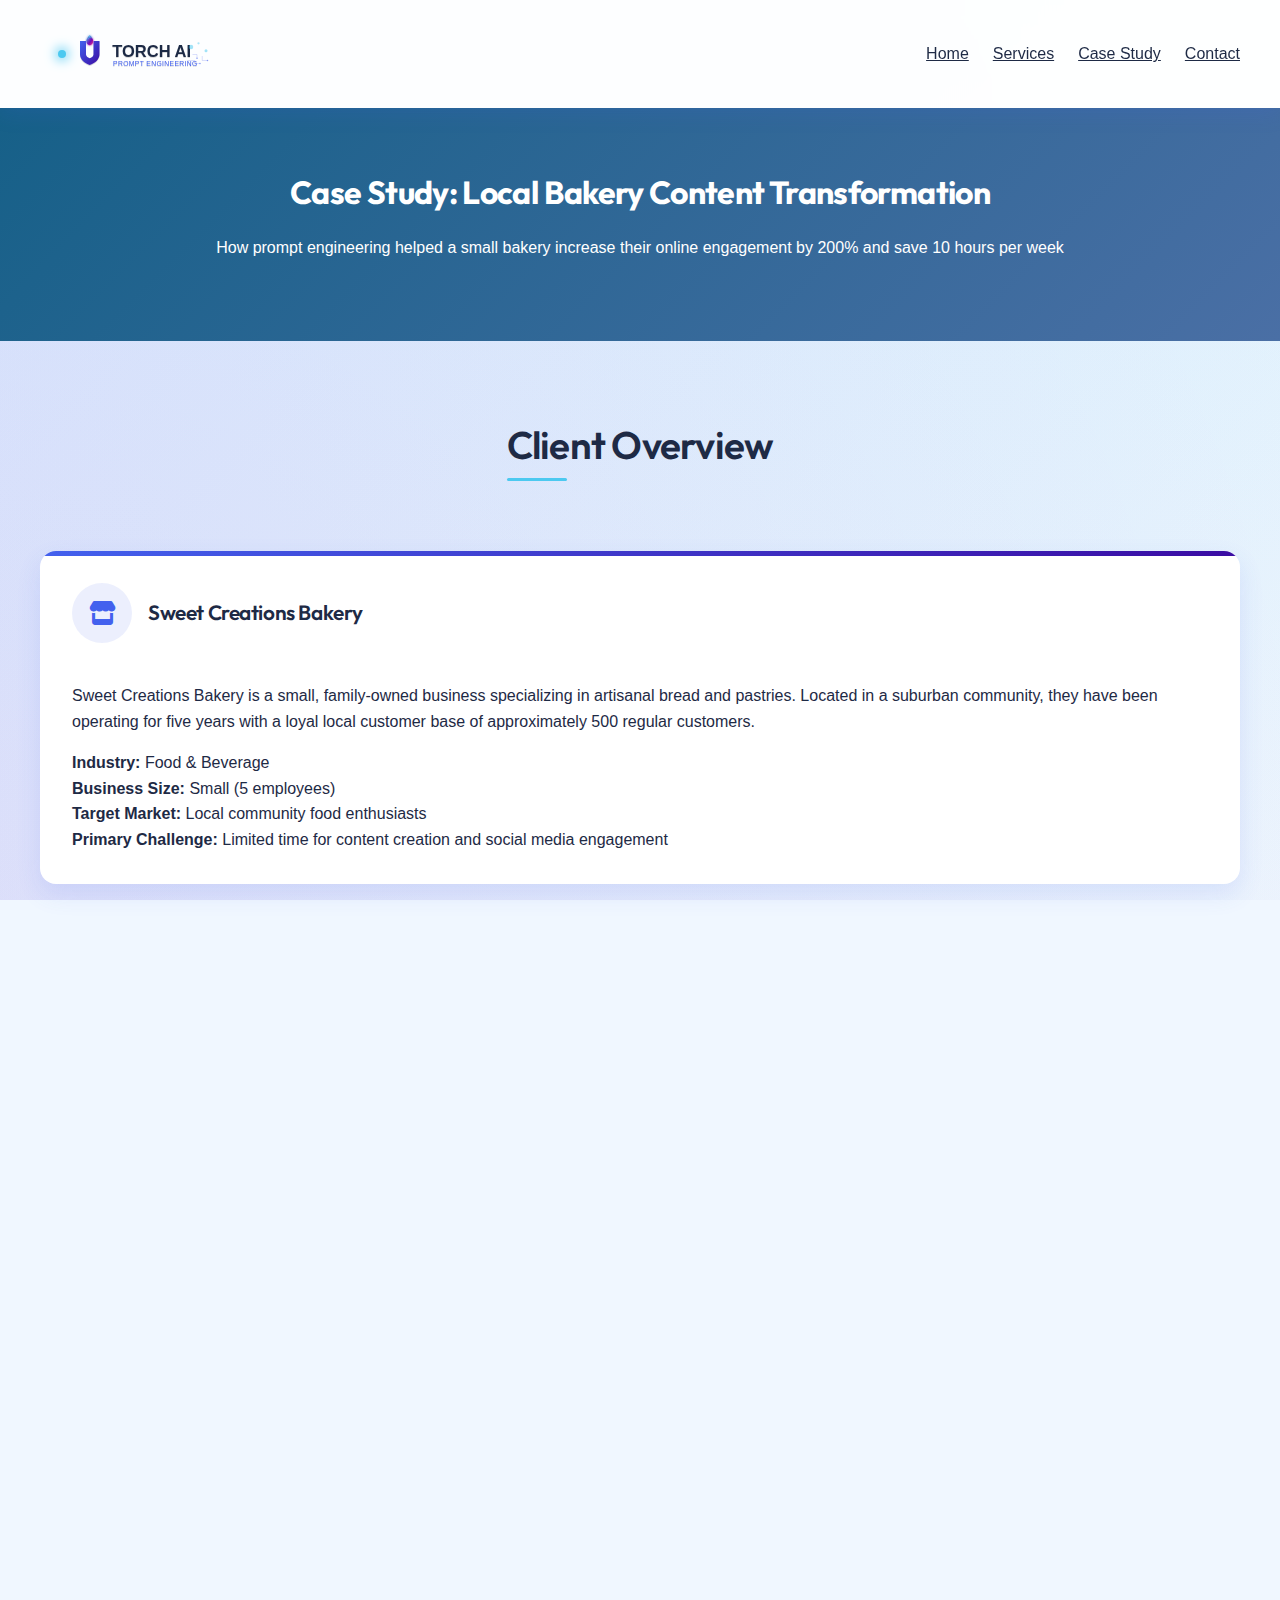
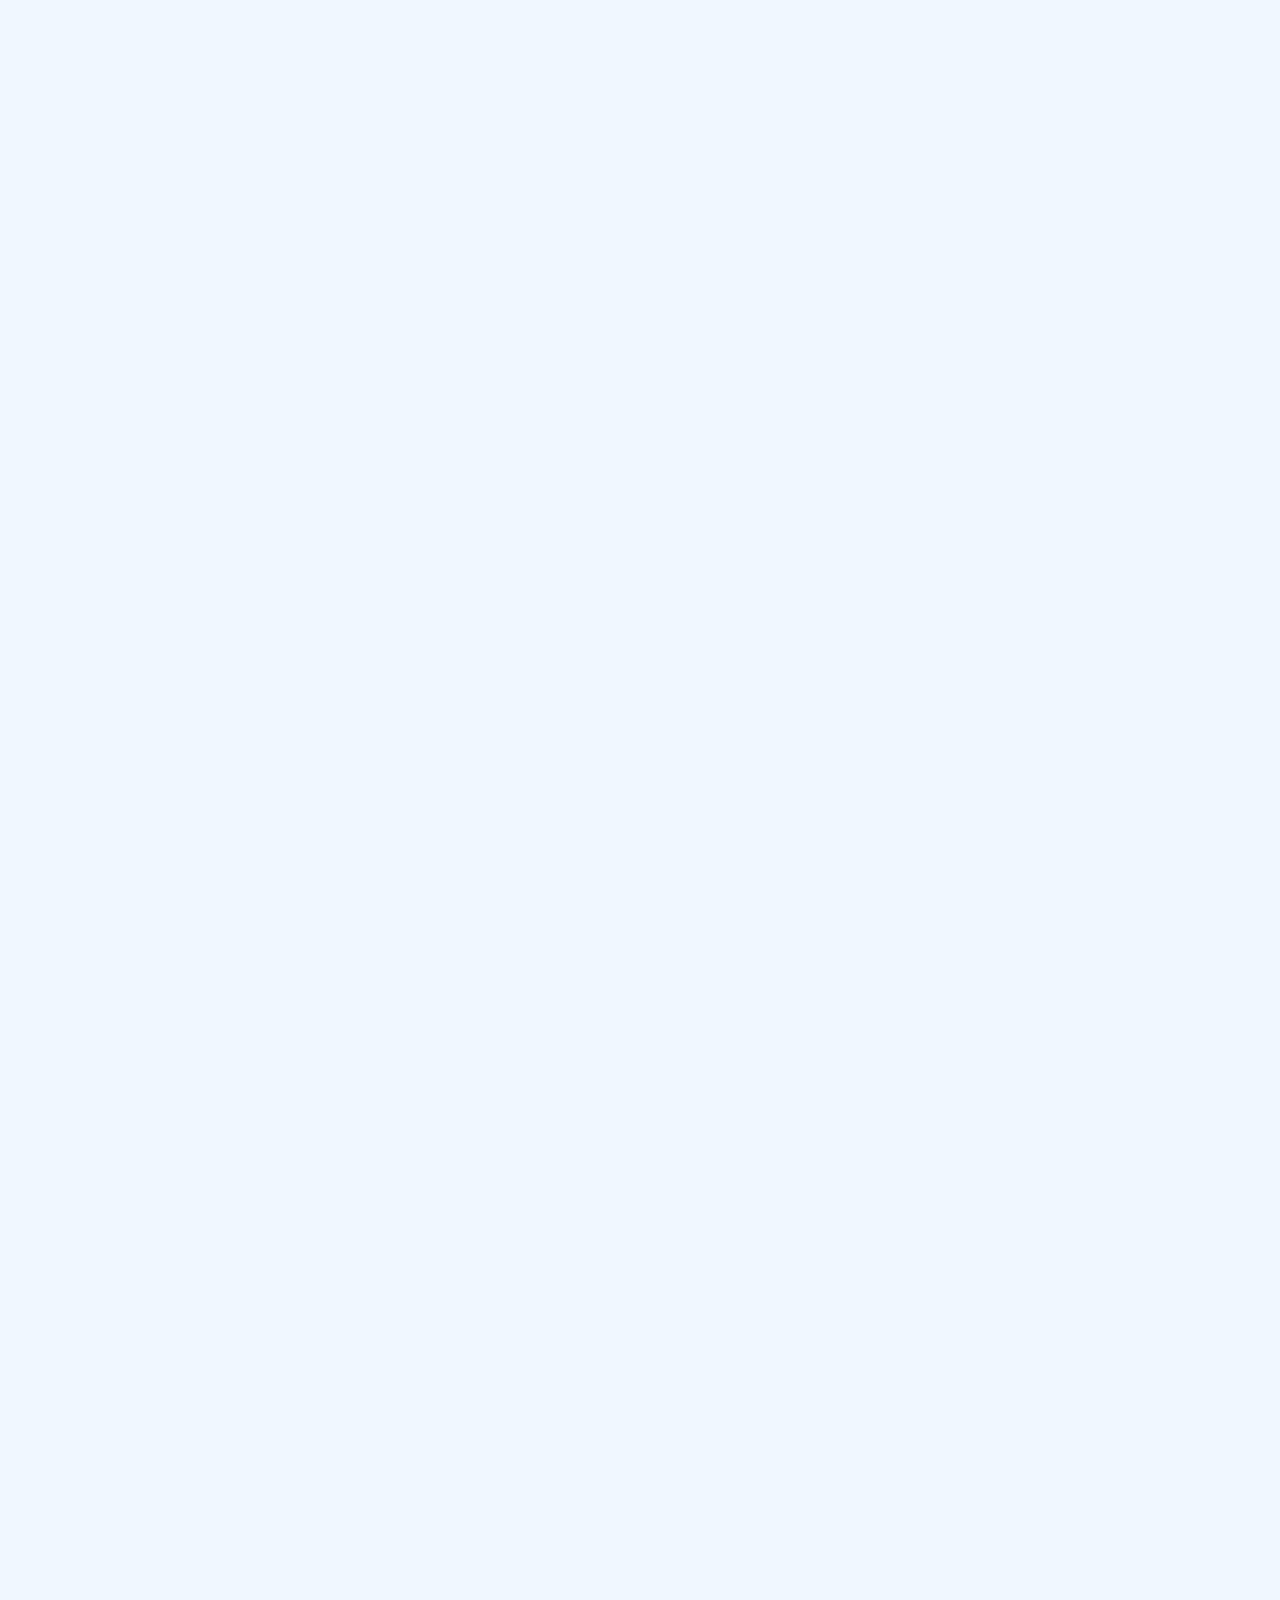
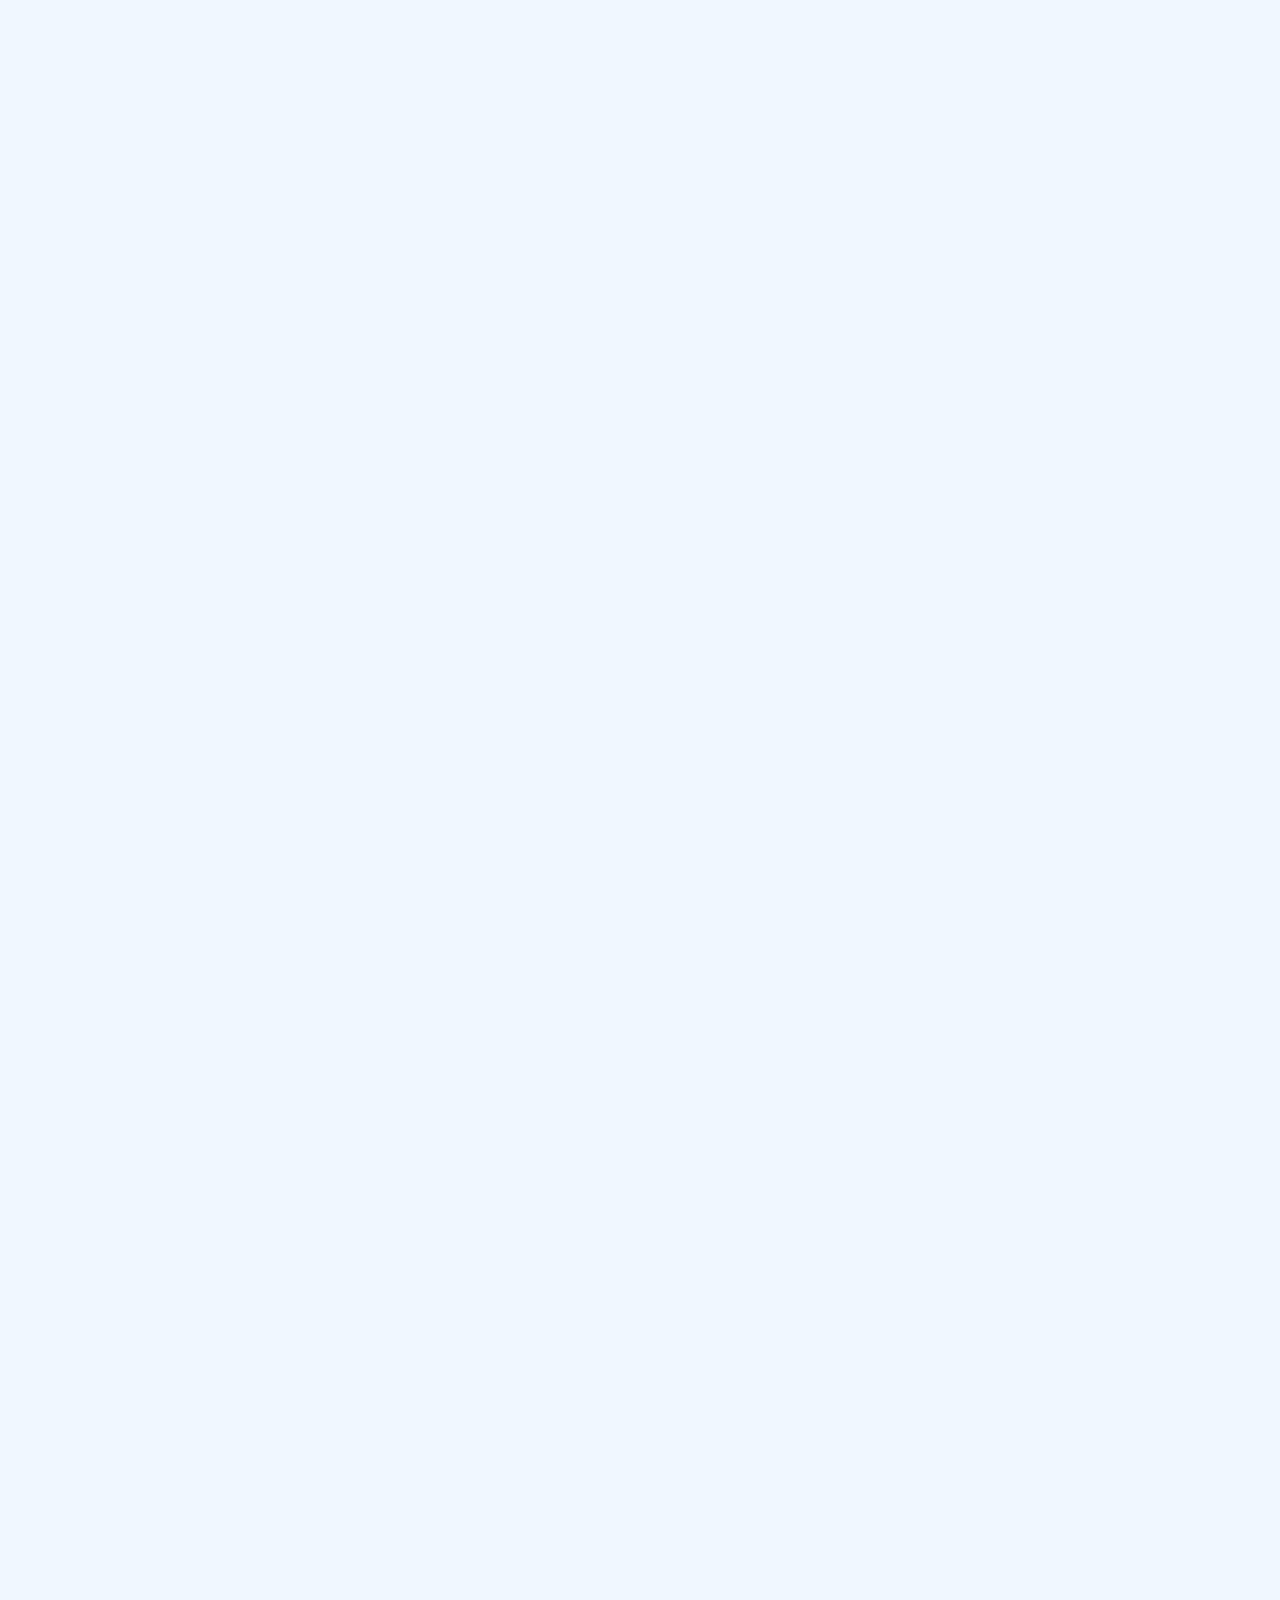
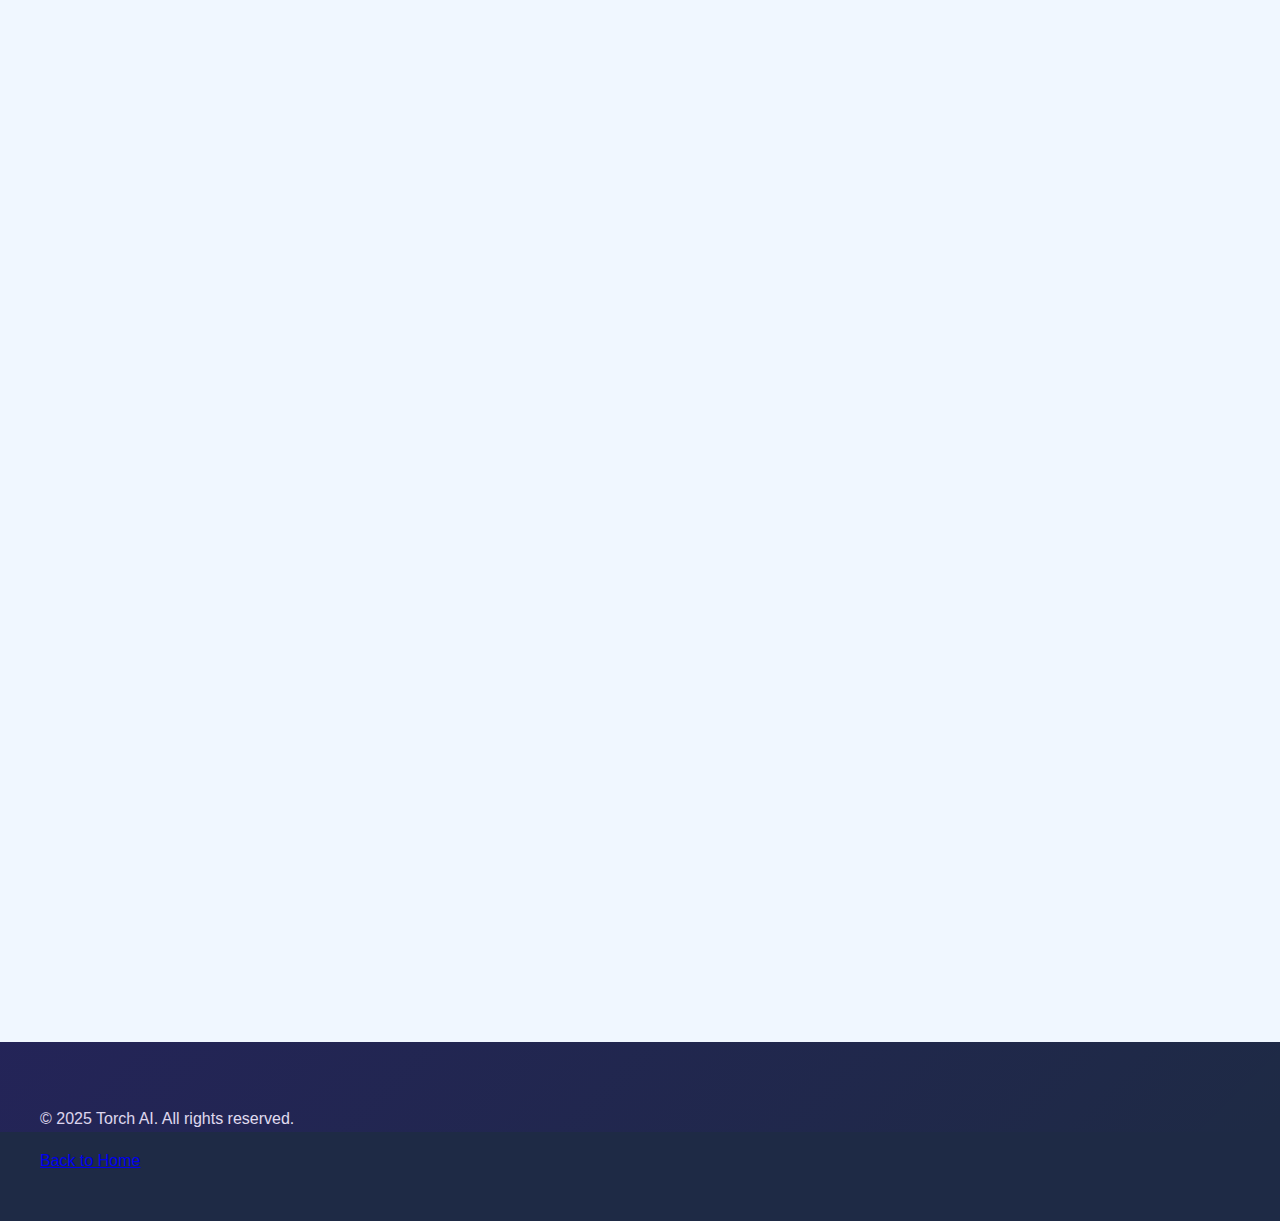
==== commit 1e46440a: "Update site with performance optimizations and critical CSS" ====
--- a/case-study.html
+++ b/case-study.html
@@ -3,41 +3,54 @@
 <head>
     <meta charset="UTF-8">
     <meta name="viewport" content="width=device-width, initial-scale=1.0">
-    <title>Case Study: Local Bakery Content Transformation | Torch AI</title>
+    <title>Case Study | Torch AI</title>
     <link rel="icon" href="images/favicon.svg" type="image/svg+xml">
-    <meta name="description" content="See how our prompt engineering services helped Sweet Creations Bakery increase online engagement by 200% and save 10 hours per week.">
-    <meta name="keywords" content="prompt engineering case study, AI case study, small business AI, prompt engineering results, bakery marketing AI">
+    <meta name="description" content="Learn how our Content Creator's Toolkit helped a local business triple their content output and increase engagement by over 50%.">
     <link rel="canonical" href="https://inspectorkakui.github.io/case-study.html">
     
     <!-- Open Graph tags -->
-    <meta property="og:title" content="Case Study: Local Bakery Content Transformation | Torch AI">
-    <meta property="og:description" content="See how our prompt engineering services helped Sweet Creations Bakery increase online engagement by 200% and save 10 hours per week.">
+    <meta property="og:title" content="Case Study | Torch AI">
+    <meta property="og:description" content="Learn how our Content Creator's Toolkit helped a local business triple their content output and increase engagement by over 50%.">
     <meta property="og:url" content="https://inspectorkakui.github.io/case-study.html">
-    <meta property="og:type" content="article">
+    <meta property="og:type" content="website">
     <meta property="og:site_name" content="Torch AI">
-    <meta property="og:image" content="https://inspectorkakui.github.io/images/torch-ai-logo.png">
-    
-    <!-- Primary Stylesheets -->
-    <link rel="stylesheet" href="css/main.css">
-    <link rel="stylesheet" href="css/additions.css">
-    <link rel="stylesheet" href="css/enhanced.css">
-    <link rel="stylesheet" href="css/refined.css">
-    <link rel="stylesheet" href="css/loader.css">
-    <link rel="stylesheet" href="css/animations.css">
-    <link rel="stylesheet" href="css/modern-components.css">
+    
+    <!-- Preload critical assets -->
+    <link rel="preload" href="css/critical.css" as="style">
+    <link rel="preload" href="images/logo-enhanced.svg" as="image" type="image/svg+xml">
+    <link rel="preconnect" href="https://fonts.googleapis.com">
+    <link rel="preconnect" href="https://fonts.gstatic.com" crossorigin>
+    
+    <!-- Critical CSS -->
+    <link rel="stylesheet" href="css/critical.css">
+    
+    <!-- Non-critical CSS loaded with media="print" onload trick for better performance -->
+    <link rel="stylesheet" href="css/main.css" media="print" onload="this.media='all'">
+    <link rel="stylesheet" href="css/additions.css" media="print" onload="this.media='all'">
+    <link rel="stylesheet" href="css/enhanced.css" media="print" onload="this.media='all'">
+    <link rel="stylesheet" href="css/refined.css" media="print" onload="this.media='all'">
+    <link rel="stylesheet" href="css/loader.css" media="print" onload="this.media='all'">
+    <link rel="stylesheet" href="css/animations.css" media="print" onload="this.media='all'">
+    <link rel="stylesheet" href="css/modern-components.css" media="print" onload="this.media='all'">
+    <link rel="stylesheet" href="css/optimizations.css" media="print" onload="this.media='all'">
     
     <!-- Non-critical CSS loaded asynchronously -->
     <link rel="preload" as="style" href="https://cdnjs.cloudflare.com/ajax/libs/font-awesome/6.4.0/css/all.min.css" onload="this.onload=null;this.rel='stylesheet'">
-    <link rel="preconnect" href="https://fonts.googleapis.com">
-    <link rel="preconnect" href="https://fonts.gstatic.com" crossorigin>
-    <link href="https://fonts.googleapis.com/css2?family=Outfit:wght@300;400;500;600;700&family=Inter:wght@300;400;500;600;700&display=swap" rel="stylesheet">
     
     <!-- Fallback for browsers without JavaScript -->
     <noscript>
+        <link rel="stylesheet" href="css/main.css">
+        <link rel="stylesheet" href="css/additions.css">
+        <link rel="stylesheet" href="css/enhanced.css">
+        <link rel="stylesheet" href="css/refined.css">
+        <link rel="stylesheet" href="css/loader.css">
+        <link rel="stylesheet" href="css/animations.css">
+        <link rel="stylesheet" href="css/modern-components.css">
+        <link rel="stylesheet" href="css/optimizations.css">
         <link rel="stylesheet" href="https://cdnjs.cloudflare.com/ajax/libs/font-awesome/6.4.0/css/all.min.css">
     </noscript>
     
-    <!-- Inline critical CSS -->
+    <!-- Inline critical CSS for immediate rendering -->
     <style>
         .page-loader {
             position: fixed;
@@ -45,12 +58,12 @@
             left: 0;
             width: 100%;
             height: 100%;
-            background: #f0f7ff;
+            background: linear-gradient(135deg, #f0f7ff 0%, #ffffff 100%);
             display: flex;
             justify-content: center;
             align-items: center;
             z-index: 9999;
-            transition: opacity 0.6s ease;
+            transition: opacity 0.4s ease;
         }
         .fade-out {
             opacity: 0;
@@ -326,7 +339,7 @@
                         <img src="https://via.placeholder.com/60x60" alt="Emily Rodriguez - Owner of Sweet Creations Bakery portrait">
                     </div>
                     <div class="testimonial-info-modern">
-                        <h4 class="testimonial-name">Emily Rodriguez</h4>
+                        <h3 class="testimonial-name">Emily Rodriguez</h3>
                         <p class="testimonial-role">Owner, Sweet Creations Bakery</p>
                         <div class="testimonial-rating">
                             <i class="fas fa-star"></i>
@@ -445,7 +458,23 @@
             <p><a href="index.html">Back to Home</a></p>
         </div>
     </footer>
-
-    <script src="js/main.js"></script>
+    
+    <!-- Optimized JavaScript Loading -->
+    <script src="js/main.js" defer></script>
+    <script src="js/meta.js" defer></script>
+    <script>
+        // Inline critical JavaScript for immediate execution
+        // Detect when fonts are loaded
+        document.fonts.ready.then(() => {
+            document.documentElement.classList.add('fonts-loaded');
+        });
+        
+        // Remove page loader after content is loaded
+        window.addEventListener('load', function() {
+            setTimeout(() => {
+                document.querySelector('.page-loader')?.classList.add('fade-out');
+            }, 200);
+        });
+    </script>
 </body>
 </html>
--- a/css/critical.css
+++ b/css/critical.css
@@ -0,0 +1,122 @@
+/* Torch AI - Critical CSS for Fast Initial Rendering */
+
+/* Base styles for immediate rendering */
+:root {
+  --primary: #4361ee;
+  --primary-dark: #3a0ca3;
+  --secondary: #7209b7;
+  --accent: #4cc9f0;
+  --accent-light: #80ffdb;
+  --light: #f8f9fa;
+  --dark: #1e2a45;
+  --bg: #f0f7ff;
+  
+  /* Gradients & Effects */
+  --primary-gradient: linear-gradient(135deg, #4361ee, #3a0ca3);
+  --secondary-gradient: linear-gradient(135deg, #7209b7, #4361ee);
+  --accent-gradient: linear-gradient(135deg, #4cc9f0, #80ffdb);
+  
+  /* Shadows */
+  --card-shadow: 0 10px 25px rgba(67, 97, 238, 0.12);
+  --hover-shadow: 0 15px 35px rgba(67, 97, 238, 0.25);
+}
+
+/* Critical layout and typography */
+body {
+  font-family: system-ui, -apple-system, BlinkMacSystemFont, 'Segoe UI', Roboto, 'Helvetica Neue', Arial, sans-serif;
+  margin: 0;
+  padding: 0;
+  line-height: 1.6;
+  color: var(--dark);
+  background-color: var(--bg);
+}
+
+.container {
+  width: 100%;
+  max-width: 1200px;
+  margin: 0 auto;
+  padding: 0 2rem;
+}
+
+header {
+  background: rgba(255, 255, 255, 0.95);
+  position: sticky;
+  top: 0;
+  z-index: 100;
+  padding: 1.2rem 0;
+  box-shadow: 0 5px 20px rgba(67, 97, 238, 0.15);
+}
+
+.navbar {
+  display: flex;
+  align-items: center;
+  justify-content: space-between;
+}
+
+.hero {
+  position: relative;
+  background-image: linear-gradient(135deg, #4361ee 0%, #3a0ca3 100%);
+  color: white;
+  padding: 4rem 0;
+  overflow: hidden;
+}
+
+.hero-grid {
+  display: grid;
+  grid-template-columns: 1fr 1fr;
+  gap: 2rem;
+  align-items: center;
+}
+
+h1, h2, h3 {
+  margin-top: 0;
+  line-height: 1.3;
+}
+
+.hero h1 {
+  font-size: 2.5rem;
+  font-weight: 700;
+  margin-bottom: 1.5rem;
+}
+
+/* Button styles */
+.btn {
+  display: inline-block;
+  background: var(--primary-gradient);
+  color: white;
+  padding: 0.9rem 1.8rem;
+  border-radius: 50px;
+  font-weight: 600;
+  text-decoration: none;
+  box-shadow: 0 4px 12px rgba(67, 97, 238, 0.3);
+}
+
+/* Page loader */
+.page-loader {
+  position: fixed;
+  top: 0;
+  left: 0;
+  width: 100%;
+  height: 100%;
+  background: linear-gradient(135deg, #f0f7ff 0%, #ffffff 100%);
+  display: flex;
+  justify-content: center;
+  align-items: center;
+  z-index: 9999;
+  transition: opacity 0.4s ease;
+}
+
+.fade-out {
+  opacity: 0;
+}
+
+/* Basic responsive adjustments */
+@media (max-width: 768px) {
+  .hero-grid {
+    grid-template-columns: 1fr;
+  }
+  
+  .hero h1 {
+    font-size: 2rem;
+  }
+} --- a/css/critical.css
+++ b/css/critical.css
@@ -0,0 +1,122 @@
+/* Torch AI - Critical CSS for Fast Initial Rendering */
+
+/* Base styles for immediate rendering */
+:root {
+  --primary: #4361ee;
+  --primary-dark: #3a0ca3;
+  --secondary: #7209b7;
+  --accent: #4cc9f0;
+  --accent-light: #80ffdb;
+  --light: #f8f9fa;
+  --dark: #1e2a45;
+  --bg: #f0f7ff;
+  
+  /* Gradients & Effects */
+  --primary-gradient: linear-gradient(135deg, #4361ee, #3a0ca3);
+  --secondary-gradient: linear-gradient(135deg, #7209b7, #4361ee);
+  --accent-gradient: linear-gradient(135deg, #4cc9f0, #80ffdb);
+  
+  /* Shadows */
+  --card-shadow: 0 10px 25px rgba(67, 97, 238, 0.12);
+  --hover-shadow: 0 15px 35px rgba(67, 97, 238, 0.25);
+}
+
+/* Critical layout and typography */
+body {
+  font-family: system-ui, -apple-system, BlinkMacSystemFont, 'Segoe UI', Roboto, 'Helvetica Neue', Arial, sans-serif;
+  margin: 0;
+  padding: 0;
+  line-height: 1.6;
+  color: var(--dark);
+  background-color: var(--bg);
+}
+
+.container {
+  width: 100%;
+  max-width: 1200px;
+  margin: 0 auto;
+  padding: 0 2rem;
+}
+
+header {
+  background: rgba(255, 255, 255, 0.95);
+  position: sticky;
+  top: 0;
+  z-index: 100;
+  padding: 1.2rem 0;
+  box-shadow: 0 5px 20px rgba(67, 97, 238, 0.15);
+}
+
+.navbar {
+  display: flex;
+  align-items: center;
+  justify-content: space-between;
+}
+
+.hero {
+  position: relative;
+  background-image: linear-gradient(135deg, #4361ee 0%, #3a0ca3 100%);
+  color: white;
+  padding: 4rem 0;
+  overflow: hidden;
+}
+
+.hero-grid {
+  display: grid;
+  grid-template-columns: 1fr 1fr;
+  gap: 2rem;
+  align-items: center;
+}
+
+h1, h2, h3 {
+  margin-top: 0;
+  line-height: 1.3;
+}
+
+.hero h1 {
+  font-size: 2.5rem;
+  font-weight: 700;
+  margin-bottom: 1.5rem;
+}
+
+/* Button styles */
+.btn {
+  display: inline-block;
+  background: var(--primary-gradient);
+  color: white;
+  padding: 0.9rem 1.8rem;
+  border-radius: 50px;
+  font-weight: 600;
+  text-decoration: none;
+  box-shadow: 0 4px 12px rgba(67, 97, 238, 0.3);
+}
+
+/* Page loader */
+.page-loader {
+  position: fixed;
+  top: 0;
+  left: 0;
+  width: 100%;
+  height: 100%;
+  background: linear-gradient(135deg, #f0f7ff 0%, #ffffff 100%);
+  display: flex;
+  justify-content: center;
+  align-items: center;
+  z-index: 9999;
+  transition: opacity 0.4s ease;
+}
+
+.fade-out {
+  opacity: 0;
+}
+
+/* Basic responsive adjustments */
+@media (max-width: 768px) {
+  .hero-grid {
+    grid-template-columns: 1fr;
+  }
+  
+  .hero h1 {
+    font-size: 2rem;
+  }
+} --- a/css/optimizations.css
+++ b/css/optimizations.css
@@ -0,0 +1,209 @@
+/* Torch AI - Performance & Visual Optimizations */
+
+/* Font display optimizations */
+@font-face {
+  font-family: 'Outfit';
+  font-style: normal;
+  font-weight: 300 700;
+  font-display: swap;
+  src: url(https://fonts.gstatic.com/s/outfit/v11/QGYvz_MVcBeNP4NjuGObqx1XmO1I4TC0O7K1.woff2) format('woff2');
+  unicode-range: U+0000-00FF, U+0131, U+0152-0153, U+02BB-02BC, U+02C6, U+02DA, U+02DC, U+0304, U+0308, U+0329, U+2000-206F, U+2074, U+20AC, U+2122, U+2191, U+2193, U+2212, U+2215, U+FEFF, U+FFFD;
+}
+
+@font-face {
+  font-family: 'Inter';
+  font-style: normal;
+  font-weight: 300 700;
+  font-display: swap;
+  src: url(https://fonts.gstatic.com/s/inter/v13/UcC73FwrK3iLTeHuS_fvQtMwCp50KnMa1ZL7.woff2) format('woff2');
+  unicode-range: U+0000-00FF, U+0131, U+0152-0153, U+02BB-02BC, U+02C6, U+02DA, U+02DC, U+0304, U+0308, U+0329, U+2000-206F, U+2074, U+20AC, U+2122, U+2191, U+2193, U+2212, U+2215, U+FEFF, U+FFFD;
+}
+
+/* Performance optimizations */
+.hero-image img {
+  content-visibility: auto;
+  will-change: transform;
+}
+
+img {
+  max-width: 100%;
+  height: auto;
+}
+
+/* Enhanced button animations */
+.btn {
+  transition: all 0.3s ease;
+  position: relative;
+  overflow: hidden;
+}
+
+.btn:hover {
+  transform: translateY(-3px);
+  box-shadow: 0 8px 20px rgba(67, 97, 238, 0.3);
+}
+
+.btn:after {
+  content: '';
+  position: absolute;
+  width: 100%;
+  height: 100%;
+  top: 0;
+  left: -100%;
+  background: linear-gradient(90deg, transparent, rgba(255, 255, 255, 0.2), transparent);
+  transition: all 0.6s ease;
+}
+
+.btn:hover:after {
+  left: 100%;
+}
+
+/* Card hover effects */
+.card, .service-card, .testimonial-card, .process-card {
+  transition: all 0.3s ease;
+}
+
+.card:hover, .service-card:hover, .testimonial-card:hover, .process-card:hover {
+  transform: translateY(-5px);
+  box-shadow: 0 15px 30px rgba(67, 97, 238, 0.15);
+}
+
+/* Improved fade-in animations */
+@keyframes optimizedFadeInUp {
+  from {
+    opacity: 0;
+    transform: translateY(20px);
+  }
+  to {
+    opacity: 1;
+    transform: translateY(0);
+  }
+}
+
+.animate-fadeInUp {
+  animation: optimizedFadeInUp 0.6s ease forwards;
+}
+
+/* Optimize hero image animation */
+@keyframes optimizedFloat {
+  0% { transform: translateY(0px); }
+  50% { transform: translateY(-10px); }
+  100% { transform: translateY(0px); }
+}
+
+.animate-float {
+  animation: optimizedFloat 5s ease-in-out infinite;
+}
+
+/* Form element enhancements */
+input, select, textarea {
+  transition: all 0.3s ease;
+  border: 1px solid #ddd;
+}
+
+input:focus, select:focus, textarea:focus {
+  border-color: #6366F1;
+  box-shadow: 0 0 0 2px rgba(99, 102, 241, 0.2);
+  outline: none;
+}
+
+/* Focus states for accessibility */
+a:focus, button:focus, input:focus, select:focus, textarea:focus {
+  outline: 2px solid #6366F1;
+  outline-offset: 2px;
+}
+
+/* Testimonial heading structure fix */
+.testimonial-info h3.testimonial-name {
+  font-size: 1.2rem;
+  font-weight: 600;
+  margin-bottom: 0.2rem;
+  color: var(--dark);
+}
+
+.testimonial-info p.testimonial-position {
+  font-size: 0.9rem;
+  color: #6B7280;
+  margin-top: 0;
+}
+
+/* Enhanced visual hierarchy */
+section {
+  padding: 5rem 0;
+}
+
+.section-intro {
+  margin-bottom: 4rem;
+}
+
+.card, .testimonial-card, .process-card {
+  border-radius: 12px;
+}
+
+/* Loading optimization */
+.page-loader {
+  background: linear-gradient(135deg, #f0f7ff 0%, #ffffff 100%);
+}
+
+/* Smooth scrolling for the entire page */
+html {
+  scroll-behavior: smooth;
+}
+
+/* Reduce motion for users who prefer it */
+@media (prefers-reduced-motion: reduce) {
+  *, ::before, ::after {
+    animation-duration: 0.01ms !important;
+    animation-iteration-count: 1 !important;
+    transition-duration: 0.01ms !important;
+    scroll-behavior: auto !important;
+  }
+}
+
+/* Enhanced hover states */
+.nav-links a {
+  position: relative;
+  transition: all 0.3s ease;
+}
+
+.nav-links a::after {
+  content: '';
+  position: absolute;
+  bottom: -2px;
+  left: 0;
+  width: 0;
+  height: 2px;
+  background: var(--primary-gradient);
+  transition: width 0.3s ease;
+}
+
+.nav-links a:hover::after {
+  width: 100%;
+}
+
+/* Image optimizations */
+img[src$=".svg"] {
+  transform: translateZ(0); /* Force GPU acceleration */
+}
+
+/* Testimonial card enhancements */
+.testimonial-card {
+  position: relative;
+  overflow: hidden;
+}
+
+.testimonial-card::before {
+  content: '';
+  position: absolute;
+  top: 0;
+  left: 0;
+  width: 100%;
+  height: 5px;
+  background: var(--primary-gradient);
+  transform: scaleX(0);
+  transform-origin: left;
+  transition: transform 0.3s ease;
+}
+
+.testimonial-card:hover::before {
+  transform: scaleX(1);
+} --- a/css/optimizations.css
+++ b/css/optimizations.css
@@ -0,0 +1,209 @@
+/* Torch AI - Performance & Visual Optimizations */
+
+/* Font display optimizations */
+@font-face {
+  font-family: 'Outfit';
+  font-style: normal;
+  font-weight: 300 700;
+  font-display: swap;
+  src: url(https://fonts.gstatic.com/s/outfit/v11/QGYvz_MVcBeNP4NjuGObqx1XmO1I4TC0O7K1.woff2) format('woff2');
+  unicode-range: U+0000-00FF, U+0131, U+0152-0153, U+02BB-02BC, U+02C6, U+02DA, U+02DC, U+0304, U+0308, U+0329, U+2000-206F, U+2074, U+20AC, U+2122, U+2191, U+2193, U+2212, U+2215, U+FEFF, U+FFFD;
+}
+
+@font-face {
+  font-family: 'Inter';
+  font-style: normal;
+  font-weight: 300 700;
+  font-display: swap;
+  src: url(https://fonts.gstatic.com/s/inter/v13/UcC73FwrK3iLTeHuS_fvQtMwCp50KnMa1ZL7.woff2) format('woff2');
+  unicode-range: U+0000-00FF, U+0131, U+0152-0153, U+02BB-02BC, U+02C6, U+02DA, U+02DC, U+0304, U+0308, U+0329, U+2000-206F, U+2074, U+20AC, U+2122, U+2191, U+2193, U+2212, U+2215, U+FEFF, U+FFFD;
+}
+
+/* Performance optimizations */
+.hero-image img {
+  content-visibility: auto;
+  will-change: transform;
+}
+
+img {
+  max-width: 100%;
+  height: auto;
+}
+
+/* Enhanced button animations */
+.btn {
+  transition: all 0.3s ease;
+  position: relative;
+  overflow: hidden;
+}
+
+.btn:hover {
+  transform: translateY(-3px);
+  box-shadow: 0 8px 20px rgba(67, 97, 238, 0.3);
+}
+
+.btn:after {
+  content: '';
+  position: absolute;
+  width: 100%;
+  height: 100%;
+  top: 0;
+  left: -100%;
+  background: linear-gradient(90deg, transparent, rgba(255, 255, 255, 0.2), transparent);
+  transition: all 0.6s ease;
+}
+
+.btn:hover:after {
+  left: 100%;
+}
+
+/* Card hover effects */
+.card, .service-card, .testimonial-card, .process-card {
+  transition: all 0.3s ease;
+}
+
+.card:hover, .service-card:hover, .testimonial-card:hover, .process-card:hover {
+  transform: translateY(-5px);
+  box-shadow: 0 15px 30px rgba(67, 97, 238, 0.15);
+}
+
+/* Improved fade-in animations */
+@keyframes optimizedFadeInUp {
+  from {
+    opacity: 0;
+    transform: translateY(20px);
+  }
+  to {
+    opacity: 1;
+    transform: translateY(0);
+  }
+}
+
+.animate-fadeInUp {
+  animation: optimizedFadeInUp 0.6s ease forwards;
+}
+
+/* Optimize hero image animation */
+@keyframes optimizedFloat {
+  0% { transform: translateY(0px); }
+  50% { transform: translateY(-10px); }
+  100% { transform: translateY(0px); }
+}
+
+.animate-float {
+  animation: optimizedFloat 5s ease-in-out infinite;
+}
+
+/* Form element enhancements */
+input, select, textarea {
+  transition: all 0.3s ease;
+  border: 1px solid #ddd;
+}
+
+input:focus, select:focus, textarea:focus {
+  border-color: #6366F1;
+  box-shadow: 0 0 0 2px rgba(99, 102, 241, 0.2);
+  outline: none;
+}
+
+/* Focus states for accessibility */
+a:focus, button:focus, input:focus, select:focus, textarea:focus {
+  outline: 2px solid #6366F1;
+  outline-offset: 2px;
+}
+
+/* Testimonial heading structure fix */
+.testimonial-info h3.testimonial-name {
+  font-size: 1.2rem;
+  font-weight: 600;
+  margin-bottom: 0.2rem;
+  color: var(--dark);
+}
+
+.testimonial-info p.testimonial-position {
+  font-size: 0.9rem;
+  color: #6B7280;
+  margin-top: 0;
+}
+
+/* Enhanced visual hierarchy */
+section {
+  padding: 5rem 0;
+}
+
+.section-intro {
+  margin-bottom: 4rem;
+}
+
+.card, .testimonial-card, .process-card {
+  border-radius: 12px;
+}
+
+/* Loading optimization */
+.page-loader {
+  background: linear-gradient(135deg, #f0f7ff 0%, #ffffff 100%);
+}
+
+/* Smooth scrolling for the entire page */
+html {
+  scroll-behavior: smooth;
+}
+
+/* Reduce motion for users who prefer it */
+@media (prefers-reduced-motion: reduce) {
+  *, ::before, ::after {
+    animation-duration: 0.01ms !important;
+    animation-iteration-count: 1 !important;
+    transition-duration: 0.01ms !important;
+    scroll-behavior: auto !important;
+  }
+}
+
+/* Enhanced hover states */
+.nav-links a {
+  position: relative;
+  transition: all 0.3s ease;
+}
+
+.nav-links a::after {
+  content: '';
+  position: absolute;
+  bottom: -2px;
+  left: 0;
+  width: 0;
+  height: 2px;
+  background: var(--primary-gradient);
+  transition: width 0.3s ease;
+}
+
+.nav-links a:hover::after {
+  width: 100%;
+}
+
+/* Image optimizations */
+img[src$=".svg"] {
+  transform: translateZ(0); /* Force GPU acceleration */
+}
+
+/* Testimonial card enhancements */
+.testimonial-card {
+  position: relative;
+  overflow: hidden;
+}
+
+.testimonial-card::before {
+  content: '';
+  position: absolute;
+  top: 0;
+  left: 0;
+  width: 100%;
+  height: 5px;
+  background: var(--primary-gradient);
+  transform: scaleX(0);
+  transform-origin: left;
+  transition: transform 0.3s ease;
+}
+
+.testimonial-card:hover::before {
+  transform: scaleX(1);
+} 